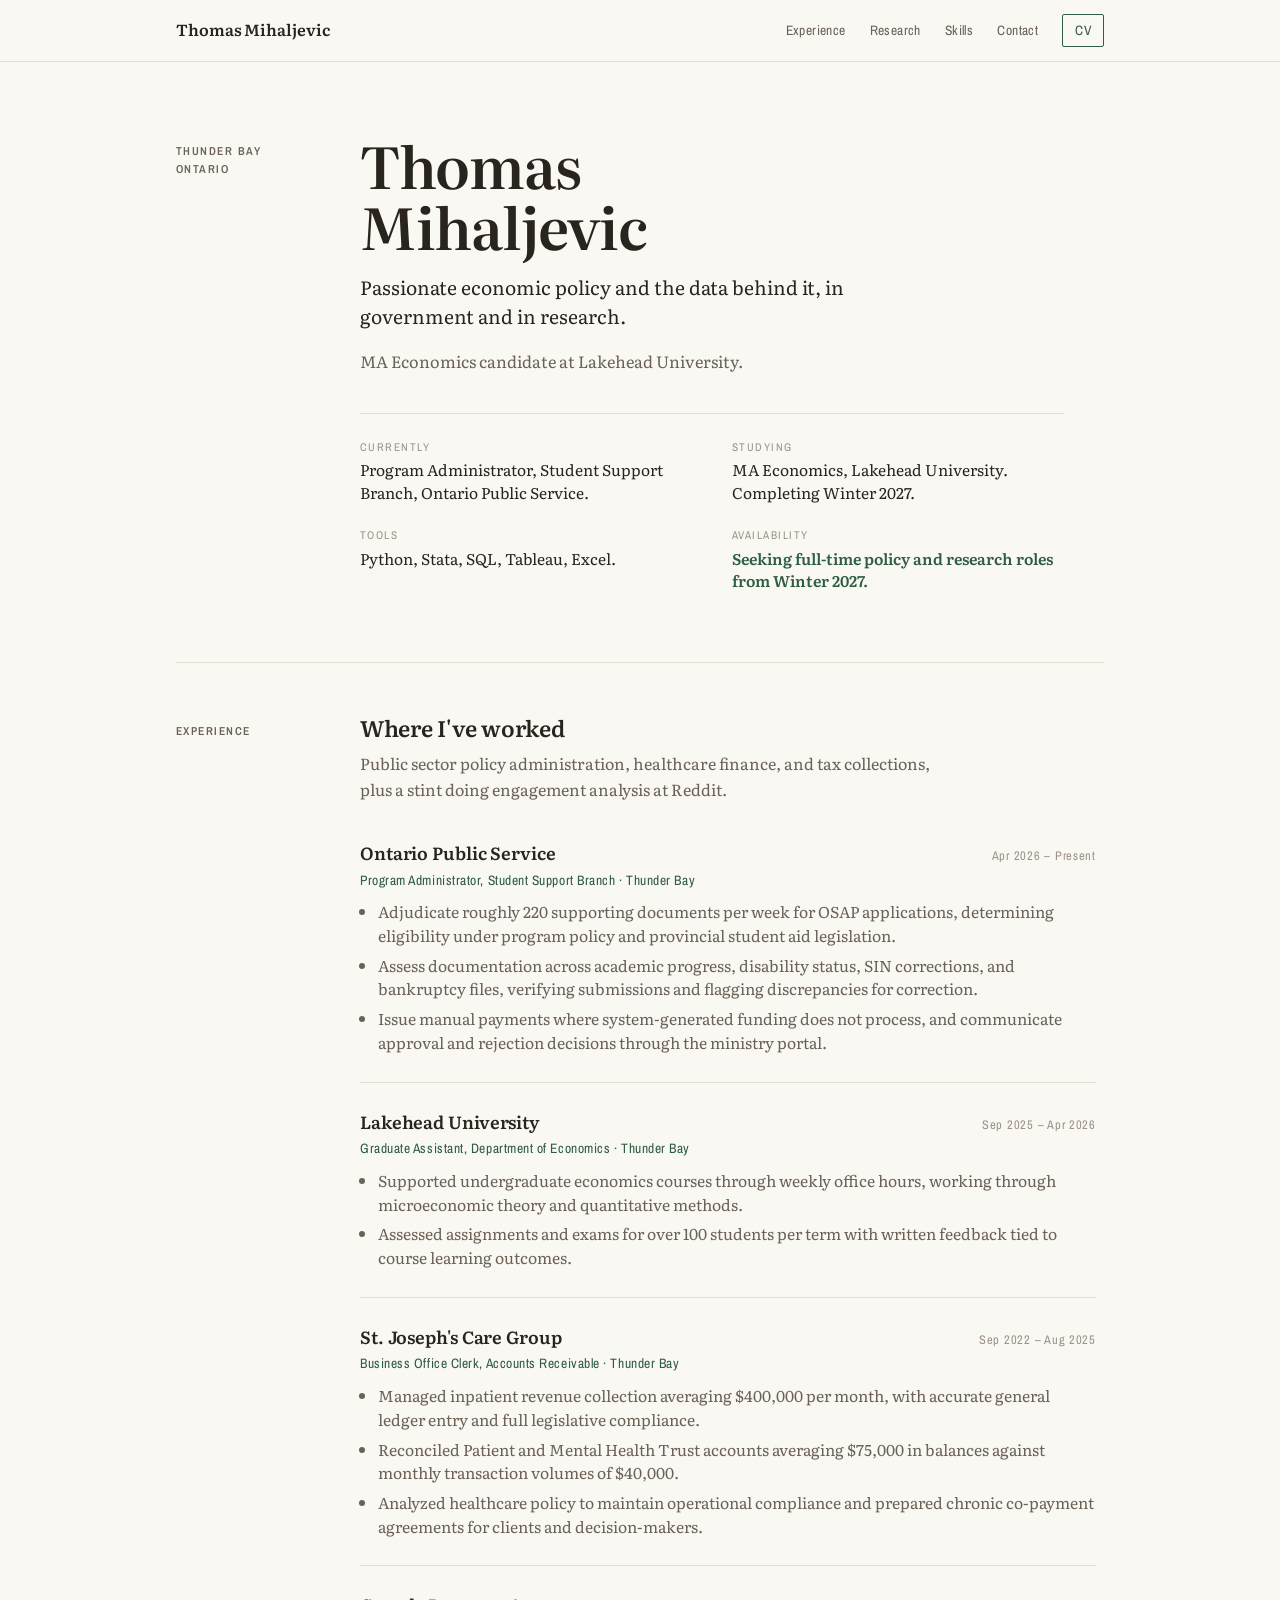
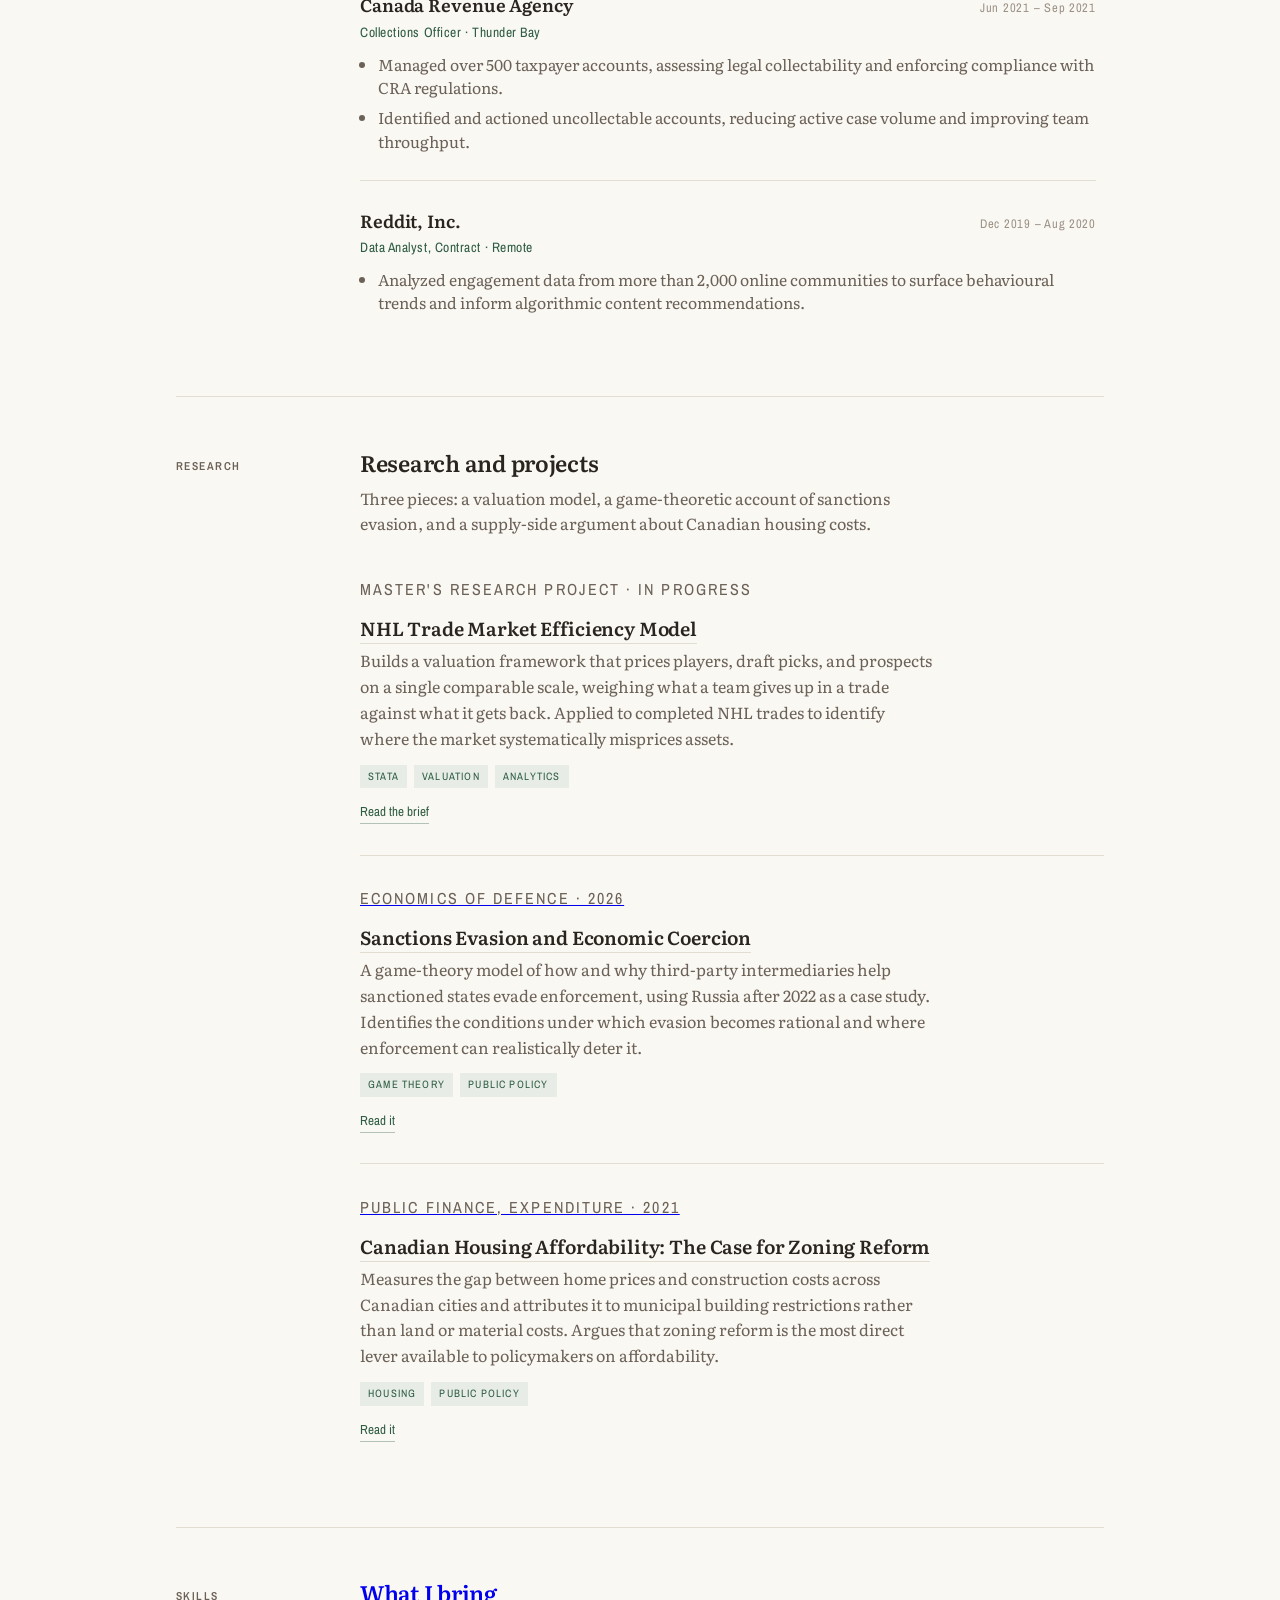
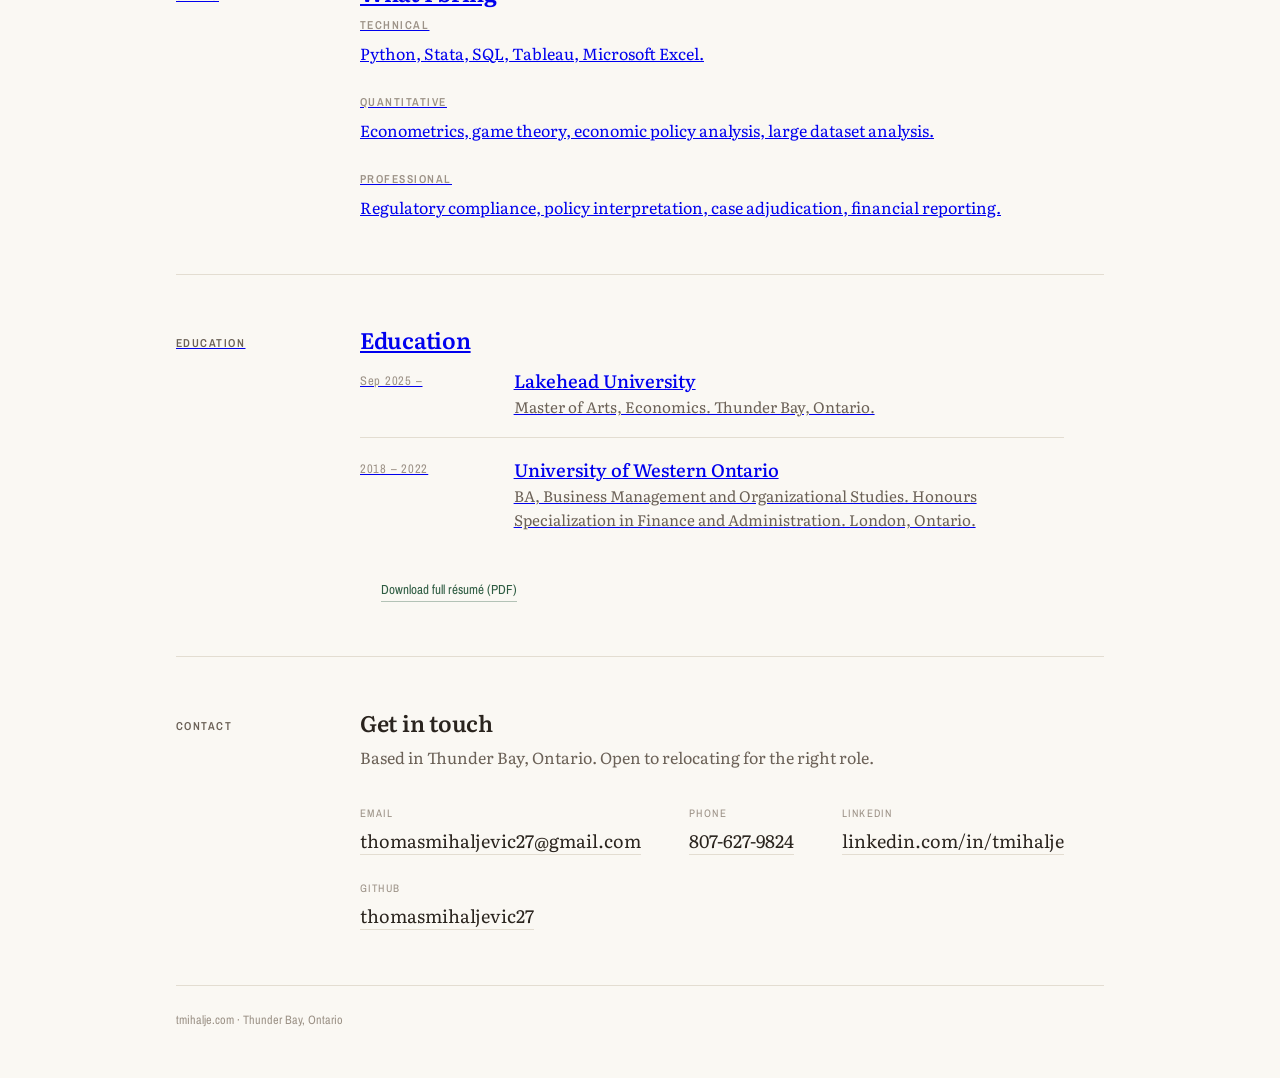
==== index.html @ 67b8d22d "Update index.html" ====
<!DOCTYPE html>
<html lang="en">
<head>
<meta charset="utf-8">
<meta name="viewport" content="width=device-width, initial-scale=1">
<title>Thomas Mihaljevic — Economics and Public Policy</title>
<link rel="preconnect" href="https://fonts.googleapis.com">
<link rel="preconnect" href="https://fonts.gstatic.com" crossorigin>
<link href="https://fonts.googleapis.com/css2?family=Archivo+Narrow:wght@400;500;600&family=Literata:ital,opsz,wght@0,7..72,300..700;1,7..72,300..500&display=swap" rel="stylesheet">
<style>
:root{
  --paper:#FAF8F3;
  --paper-2:#F2EDE3;
  --ink:#2A241E;
  --ink-2:#6B6157;
  --ink-3:#9C9287;
  --accent:#2F5D43;
  --accent-pale:#E7EDE6;
  --rule:#E3DDD1;

  --serif:"Literata",Georgia,"Times New Roman",serif;
  --label:"Archivo Narrow","Helvetica Neue",Arial,sans-serif;

  --col:9rem;
  --gutter:2.5rem;
  --measure:36rem;
}

*{box-sizing:border-box}
html{scroll-behavior:smooth;-webkit-text-size-adjust:100%}
@media (prefers-reduced-motion:reduce){html{scroll-behavior:auto}}

body{
  margin:0;background:var(--paper);color:var(--ink);
  font-family:var(--serif);font-size:18px;line-height:1.62;
  font-optical-sizing:auto;font-weight:400;
}

.wrap{max-width:62rem;margin:0 auto;padding:0 2rem}
@media (max-width:640px){.wrap{padding:0 1.35rem}}

/* Label column on the left, content on the right. No vertical rule —
   the horizontal section rules and the whitespace carry the structure. */
.row{display:grid;grid-template-columns:var(--col) minmax(0,1fr);gap:0 var(--gutter)}
@media (max-width:860px){.row{grid-template-columns:1fr;gap:0}}
.marker{
  font-family:var(--label);font-size:.72rem;letter-spacing:.13em;
  text-transform:uppercase;color:var(--ink-2);font-weight:600;padding-top:.5rem;
}
@media (max-width:860px){.marker{padding-top:0;margin-bottom:.75rem}}

/* ---------- nav ---------- */
.topbar{position:sticky;top:0;z-index:10;background:var(--paper);border-bottom:1px solid var(--rule)}
.topbar-in{max-width:62rem;margin:0 auto;padding:.85rem 2rem;
  display:flex;align-items:center;justify-content:space-between;gap:1rem}
.topbar .name{font-family:var(--serif);font-weight:600;font-size:1rem;
  text-decoration:none;color:var(--ink);letter-spacing:-.005em}
.topbar nav{display:flex;align-items:center;gap:1.5rem;
  font-family:var(--label);font-size:.85rem;letter-spacing:.03em}
.topbar nav a{color:var(--ink-2);text-decoration:none;padding:.2rem 0;border-bottom:1px solid transparent}
.topbar nav a:hover,.topbar nav a:focus-visible{color:var(--accent);border-bottom-color:var(--accent)}
.topbar nav a.cv{color:var(--accent);border:1px solid var(--accent);border-radius:2px;padding:.3rem .75rem}
.topbar nav a.cv:hover,.topbar nav a.cv:focus-visible{background:var(--accent);color:var(--paper)}
@media (max-width:700px){
  .topbar-in{padding:.7rem 1.35rem}
  .topbar nav{gap:.95rem;font-size:.78rem}
  .topbar nav a.hide-sm{display:none}
}

/* ---------- intro ---------- */
.intro{padding:4.5rem 0 3.2rem}
@media (max-width:860px){.intro{padding:2.75rem 0 2.5rem}}
h1{font-family:var(--serif);font-weight:600;
  font-size:clamp(2.4rem,6vw,3.6rem);line-height:1.06;
  letter-spacing:-.022em;margin:0 0 1.1rem}
.pitch{font-size:1.2rem;max-width:var(--measure);margin:0 0 1.1rem;line-height:1.48}
.intro p.sub{max-width:var(--measure);color:var(--ink-2);margin:0;font-size:1.02rem}

.glance{margin-top:2.4rem;border-top:1px solid var(--rule);
  display:grid;grid-template-columns:repeat(2,minmax(0,1fr));
  gap:1.4rem 2.5rem;padding-top:1.5rem;max-width:44rem}
@media (max-width:560px){.glance{grid-template-columns:1fr;gap:1.1rem}}
.glance dt{font-family:var(--label);font-size:.7rem;letter-spacing:.13em;
  text-transform:uppercase;color:var(--ink-3);margin-bottom:.2rem}
.glance dd{margin:0;font-size:.97rem;line-height:1.45}
.glance .open{color:var(--accent);font-weight:600}

/* ---------- sections ---------- */
section{border-top:1px solid var(--rule)}
.sec{padding:3.2rem 0 3.4rem}
h2{font-family:var(--serif);font-weight:600;font-size:1.4rem;line-height:1.22;
  letter-spacing:-.012em;margin:0 0 .6rem}
.lede{max-width:var(--measure);color:var(--ink-2);margin:0 0 2.1rem;font-size:1rem}

/* experience */
.job{padding:1.7rem 0;border-top:1px solid var(--rule);max-width:46rem}
.job:first-of-type{border-top:none;padding-top:.3rem}
.job-head{display:flex;justify-content:space-between;align-items:baseline;gap:1rem;flex-wrap:wrap;margin-bottom:.15rem}
.job h3{font-family:var(--serif);font-weight:600;font-size:1.1rem;line-height:1.3;margin:0;letter-spacing:-.006em}
.job .when{font-family:var(--label);font-size:.78rem;letter-spacing:.06em;color:var(--ink-3);white-space:nowrap}
.job .role{font-family:var(--label);font-size:.85rem;letter-spacing:.04em;color:var(--accent);margin:0 0 .6rem}
.job ul{margin:0;padding-left:1.15rem}
.job li{margin-bottom:.4rem;color:var(--ink-2);font-size:.98rem;line-height:1.5}
.job li:last-child{margin-bottom:0}

/* work / projects */
.item{padding:1.9rem 0;border-top:1px solid var(--rule)}
.item:first-of-type{border-top:none;padding-top:.4rem}
.kicker{font-family:var(--label);font-size:.7rem;letter-spacing:.13em;
  text-transform:uppercase;color:var(--ink-3);margin:0 0 .45rem}
.item h3{font-family:var(--serif);font-weight:600;font-size:1.18rem;
  line-height:1.32;margin:0 0 .45rem;letter-spacing:-.008em}
.item h3 a{color:var(--ink);text-decoration:none;border-bottom:1px solid var(--rule);padding-bottom:1px}
.item h3 a:hover,.item h3 a:focus-visible{color:var(--accent);border-bottom-color:var(--accent)}
.item p{margin:0 0 .8rem;color:var(--ink-2);font-size:1rem;max-width:var(--measure)}
.tags{display:flex;gap:.45rem;flex-wrap:wrap;margin:0 0 .8rem}
.tags span{font-family:var(--label);font-size:.67rem;letter-spacing:.11em;
  text-transform:uppercase;color:var(--accent);background:var(--accent-pale);padding:.2rem .5rem}
.links{display:flex;gap:1.3rem;flex-wrap:wrap;font-family:var(--label);font-size:.82rem}
.links a{color:var(--accent);text-decoration:none;border-bottom:1px solid rgba(47,93,67,.35);padding-bottom:1px}
.links a:hover,.links a:focus-visible{border-bottom-color:var(--accent)}

/* skills */
.skills{display:grid;gap:1.7rem;max-width:44rem}
.skill h3{font-family:var(--label);font-size:.72rem;letter-spacing:.13em;
  text-transform:uppercase;color:var(--ink-3);font-weight:600;margin:0 0 .4rem}
.skill p{margin:0;font-size:1rem;line-height:1.55}

/* education */
.hist{margin:0;padding:0;list-style:none;max-width:44rem}
.hist li{display:grid;grid-template-columns:8rem minmax(0,1fr);gap:0 1.6rem;
  padding:1.05rem 0;border-top:1px solid var(--rule)}
.hist li:first-child{border-top:none;padding-top:.2rem}
@media (max-width:560px){.hist li{grid-template-columns:1fr;gap:.2rem}}
.hist .yr{font-family:var(--label);font-size:.78rem;letter-spacing:.06em;
  color:var(--ink-3);padding-top:.3rem}
.hist .what{margin:0;font-weight:500}
.hist .what span{display:block;color:var(--ink-2);font-size:.95rem;font-weight:400}

/* contact */
.contact{display:flex;flex-wrap:wrap;gap:1.6rem 3rem}
.contact .k{font-family:var(--label);font-size:.68rem;letter-spacing:.13em;
  text-transform:uppercase;color:var(--ink-3);margin-bottom:.2rem}
.contact a{color:var(--ink);text-decoration:none;border-bottom:1px solid var(--rule)}
.contact a:hover,.contact a:focus-visible{color:var(--accent);border-bottom-color:var(--accent)}

footer{border-top:1px solid var(--rule);padding:1.5rem 0 3rem;
  font-family:var(--label);font-size:.76rem;color:var(--ink-3)}

a:focus-visible{outline:2px solid var(--accent);outline-offset:3px}
.skip{position:absolute;left:-9999px}
.skip:focus{position:static;display:inline-block;margin:1rem 2rem;color:var(--accent)}
</style>
</head>
<body>
<a class="skip" href="#main">Skip to content</a>

<div class="topbar">
  <div class="topbar-in">
    <a class="name" href="#top">Thomas Mihaljevic</a>
    <nav>
      <a href="#experience">Experience</a>
      <a href="#research">Research</a>
      <a href="#skills" class="hide-sm">Skills</a>
      <a href="#contact">Contact</a>
      <a href="#" class="cv">CV</a>
    </nav>
  </div>
</div>

<div class="wrap" id="top">
<main id="main">

  <!-- INTRO -->
  <div class="row intro">
    <div class="marker">Thunder Bay<br>Ontario</div>
    <div>
      <h1>Thomas<br>Mihaljevic</h1>
      <p class="pitch">Passionate economic policy and the data behind it, in government and in research.</p>
      <p class="sub">MA Economics candidate at Lakehead University.</p>

      <dl class="glance">
        <div>
          <dt>Currently</dt>
          <dd>Program Administrator, Student Support Branch, Ontario Public Service.</dd>
        </div>
        <div>
          <dt>Studying</dt>
          <dd>MA Economics, Lakehead University. Completing Winter 2027.</dd>
        </div>
        <div>
          <dt>Tools</dt>
          <dd>Python, Stata, SQL, Tableau, Excel.</dd>
        </div>
        <div>
          <dt>Availability</dt>
          <dd class="open">Seeking full-time policy and research roles from Winter 2027.</dd>
        </div>
      </dl>
    </div>
  </div>

  <!-- EXPERIENCE -->
  <section id="experience">
    <div class="row sec">
      <div class="marker">Experience</div>
      <div>
        <h2>Where I've worked</h2>
        <p class="lede">Public sector policy administration, healthcare finance, and tax collections, plus a stint doing engagement analysis at Reddit.</p>

        <article class="job">
          <div class="job-head">
            <h3>Ontario Public Service</h3>
            <span class="when">Apr 2026 – Present</span>
          </div>
          <p class="role">Program Administrator, Student Support Branch · Thunder Bay</p>
          <ul>
            <li>Adjudicate roughly 220 supporting documents per week for OSAP applications, determining eligibility under program policy and provincial student aid legislation.</li>
            <li>Assess documentation across academic progress, disability status, SIN corrections, and bankruptcy files, verifying submissions and flagging discrepancies for correction.</li>
            <li>Issue manual payments where system-generated funding does not process, and communicate approval and rejection decisions through the ministry portal.</li>
          </ul>
        </article>

        <article class="job">
          <div class="job-head">
            <h3>Lakehead University</h3>
            <span class="when">Sep 2025 – Apr 2026</span>
          </div>
          <p class="role">Graduate Assistant, Department of Economics · Thunder Bay</p>
          <ul>
            <li>Supported undergraduate economics courses through weekly office hours, working through microeconomic theory and quantitative methods.</li>
            <li>Assessed assignments and exams for over 100 students per term with written feedback tied to course learning outcomes.</li>
          </ul>
        </article>

        <article class="job">
          <div class="job-head">
            <h3>St. Joseph's Care Group</h3>
            <span class="when">Sep 2022 – Aug 2025</span>
          </div>
          <p class="role">Business Office Clerk, Accounts Receivable · Thunder Bay</p>
          <ul>
            <li>Managed inpatient revenue collection averaging $400,000 per month, with accurate general ledger entry and full legislative compliance.</li>
            <li>Reconciled Patient and Mental Health Trust accounts averaging $75,000 in balances against monthly transaction volumes of $40,000.</li>
            <li>Analyzed healthcare policy to maintain operational compliance and prepared chronic co-payment agreements for clients and decision-makers.</li>
          </ul>
        </article>

        <article class="job">
          <div class="job-head">
            <h3>Canada Revenue Agency</h3>
            <span class="when">Jun 2021 – Sep 2021</span>
          </div>
          <p class="role">Collections Officer · Thunder Bay</p>
          <ul>
            <li>Managed over 500 taxpayer accounts, assessing legal collectability and enforcing compliance with CRA regulations.</li>
            <li>Identified and actioned uncollectable accounts, reducing active case volume and improving team throughput.</li>
          </ul>
        </article>

        <article class="job">
          <div class="job-head">
            <h3>Reddit, Inc.</h3>
            <span class="when">Dec 2019 – Aug 2020</span>
          </div>
          <p class="role">Data Analyst, Contract · Remote</p>
          <ul>
            <li>Analyzed engagement data from more than 2,000 online communities to surface behavioural trends and inform algorithmic content recommendations.</li>
          </ul>
        </article>
      </div>
    </div>
  </section>

  <!-- RESEARCH -->
  <section id="research">
    <div class="row sec">
      <div class="marker">Research</div>
      <div>
        <h2>Research and projects</h2>
        <p class="lede">Three pieces: a valuation model, a game-theoretic account of sanctions evasion, and a supply-side argument about Canadian housing costs.</p>

        <article class="item">
          <p class="kicker">Master's research project · In progress</p>
          <h3><a href="https://www.tmihalje.com/nhl-trade-model/">NHL Trade Market Efficiency Model</a></h3>
          <p>Builds a valuation framework that prices players, draft picks, and prospects on a single comparable scale, weighing what a team gives up in a trade against what it gets back. Applied to completed NHL trades to identify where the market systematically misprices assets.</p>
          <div class="tags"><span>Stata</span><span>Valuation</span><span>Analytics</span></div>
          <div class="links"><a href="https://www.tmihalje.com/nhl-trade-model/">Read the brief</a><a href="https://github.com/thomasmihaljevic27"/a></div>
        </article>

        <article class="item">
          <p class="kicker">Economics of Defence · 2026</p>
          <h3><a href="https://www.tmihalje.com/economic-sanctions/">Sanctions Evasion and Economic Coercion</a></h3>
          <p>A game-theory model of how and why third-party intermediaries help sanctioned states evade enforcement, using Russia after 2022 as a case study. Identifies the conditions under which evasion becomes rational and where enforcement can realistically deter it.</p>
          <div class="tags"><span>Game theory</span><span>Public policy</span></div>
          <div class="links"><a href="https://www.tmihalje.com/economic-sanctions/">Read it</a><a href="#"/a></div>
        </article>

        <article class="item">
          <p class="kicker">Public Finance, Expenditure · 2021</p>
          <h3><a href="https://www.tmihalje.com/housing-paper/">Canadian Housing Affordability: The Case for Zoning Reform</a></h3>
          <p>Measures the gap between home prices and construction costs across Canadian cities and attributes it to municipal building restrictions rather than land or material costs. Argues that zoning reform is the most direct lever available to policymakers on affordability.</p>
          <div class="tags"><span>Housing</span><span>Public policy</span></div>
          <div class="links"><a href="https://www.tmihalje.com/housing-paper/">Read it</a><a href="#"/a></div>
        </article>
      </div>
    </div>
  </section>

  <!-- SKILLS -->
  <section id="skills">
    <div class="row sec">
      <div class="marker">Skills</div>
      <div>
        <h2>What I bring</h2>
        <div class="skills">
          <div class="skill">
            <h3>Technical</h3>
            <p>Python, Stata, SQL, Tableau, Microsoft Excel.</p>
          </div>
          <div class="skill">
            <h3>Quantitative</h3>
            <p>Econometrics, game theory, economic policy analysis, large dataset analysis.</p>
          </div>
          <div class="skill">
            <h3>Professional</h3>
            <p>Regulatory compliance, policy interpretation, case adjudication, financial reporting.</p>
          </div>
        </div>
      </div>
    </div>
  </section>

  <!-- EDUCATION -->
  <section id="education">
    <div class="row sec">
      <div class="marker">Education</div>
      <div>
        <h2>Education</h2>
        <ul class="hist">
          <li><span class="yr">Sep 2025 –</span><p class="what">Lakehead University<span>Master of Arts, Economics. Thunder Bay, Ontario.</span></p></li>
          <li><span class="yr">2018 – 2022</span><p class="what">University of Western Ontario<span>BA, Business Management and Organizational Studies. Honours Specialization in Finance and Administration. London, Ontario.</span></p></li>
        </ul>
        <div class="links" style="margin-top:1.8rem"><a href="#">Download full résumé (PDF)</a></div>
      </div>
    </div>
  </section>

  <!-- CONTACT -->
  <section id="contact">
    <div class="row sec">
      <div class="marker">Contact</div>
      <div>
        <h2>Get in touch</h2>
        <p class="lede">Based in Thunder Bay, Ontario. Open to relocating for the right role.</p>
        <div class="contact">
          <div><div class="k">Email</div><a href="mailto:thomasmihaljevic27@gmail.com">thomasmihaljevic27@gmail.com</a></div>
          <div><div class="k">Phone</div><a href="tel:+18076279824">807-627-9824</a></div>
          <div><div class="k">LinkedIn</div><a href="https://linkedin.com/in/tmihalje">linkedin.com/in/tmihalje</a></div>
          <div><div class="k">GitHub</div><a href="https://github.com/thomasmihaljevic27">thomasmihaljevic27</a></div>
        </div>
      </div>
    </div>
  </section>

</main>
<footer>tmihalje.com · Thunder Bay, Ontario</footer>
</div>
</body>
</html>
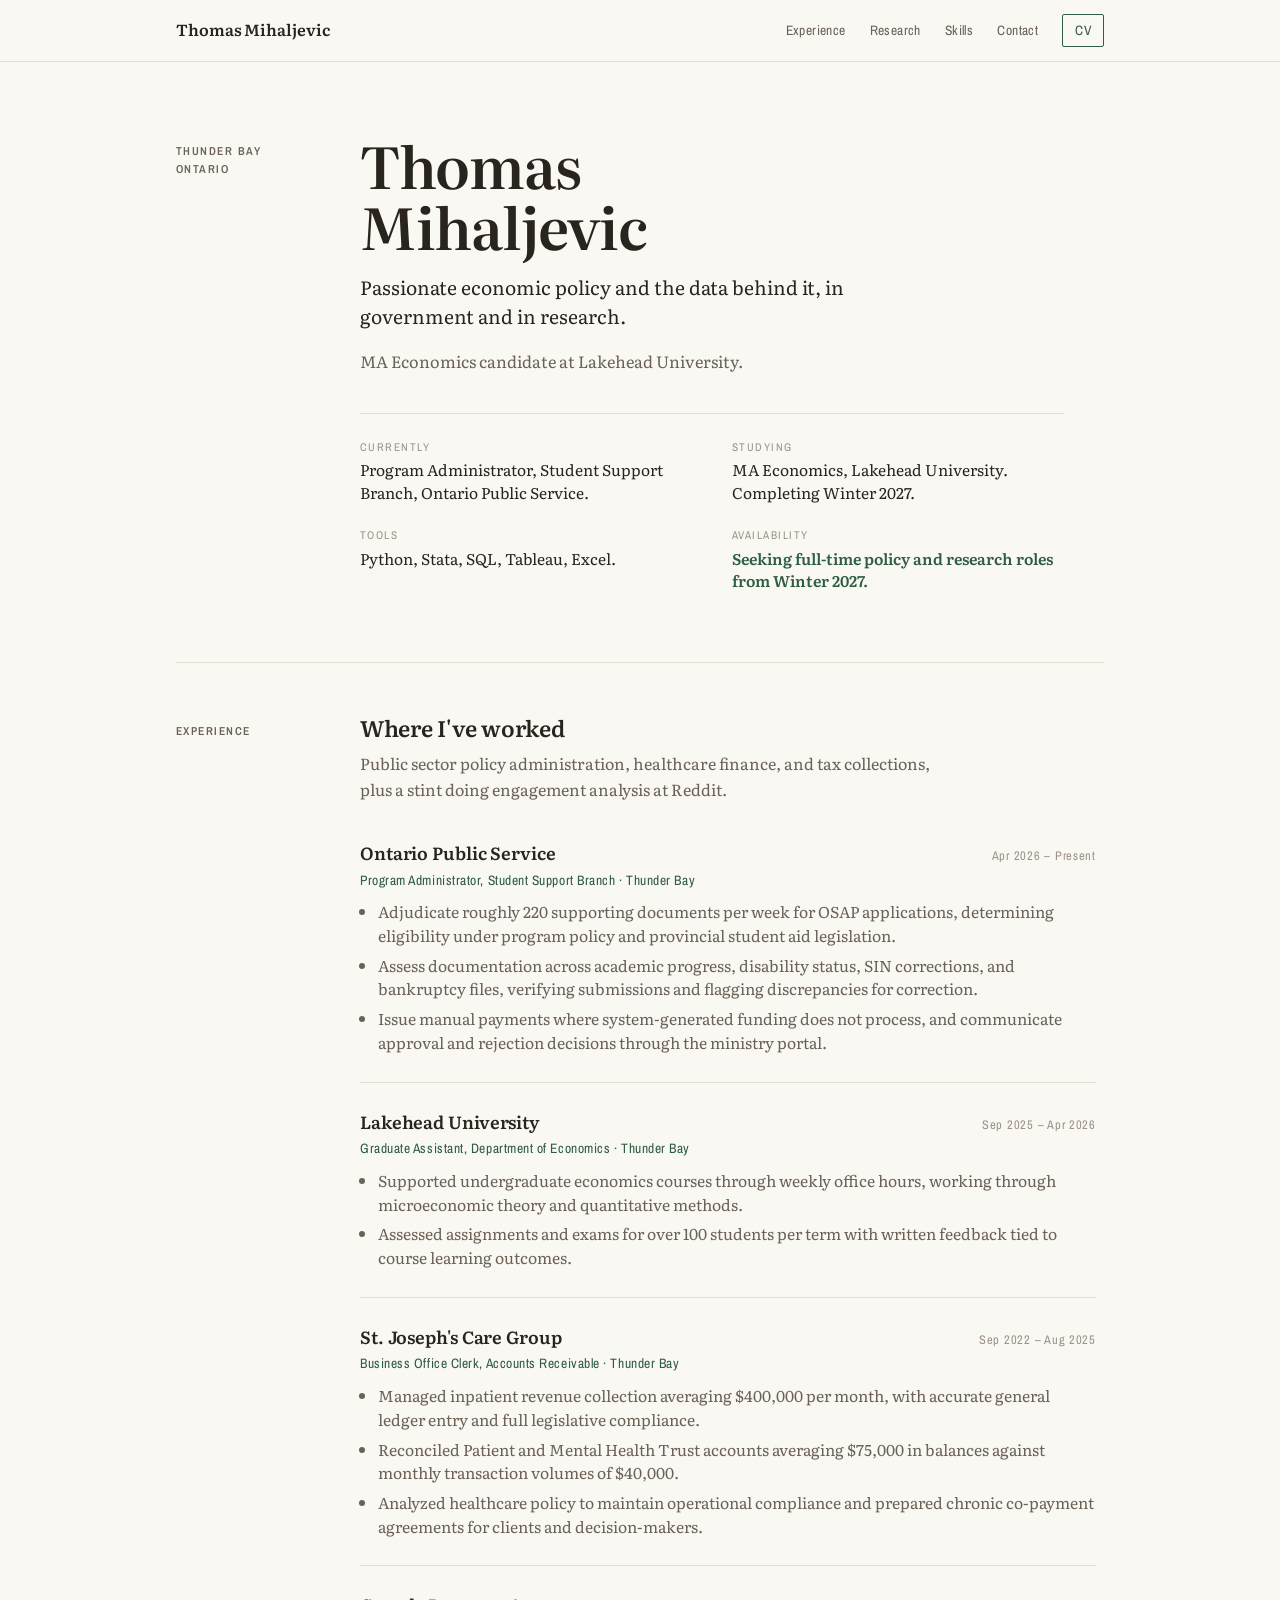
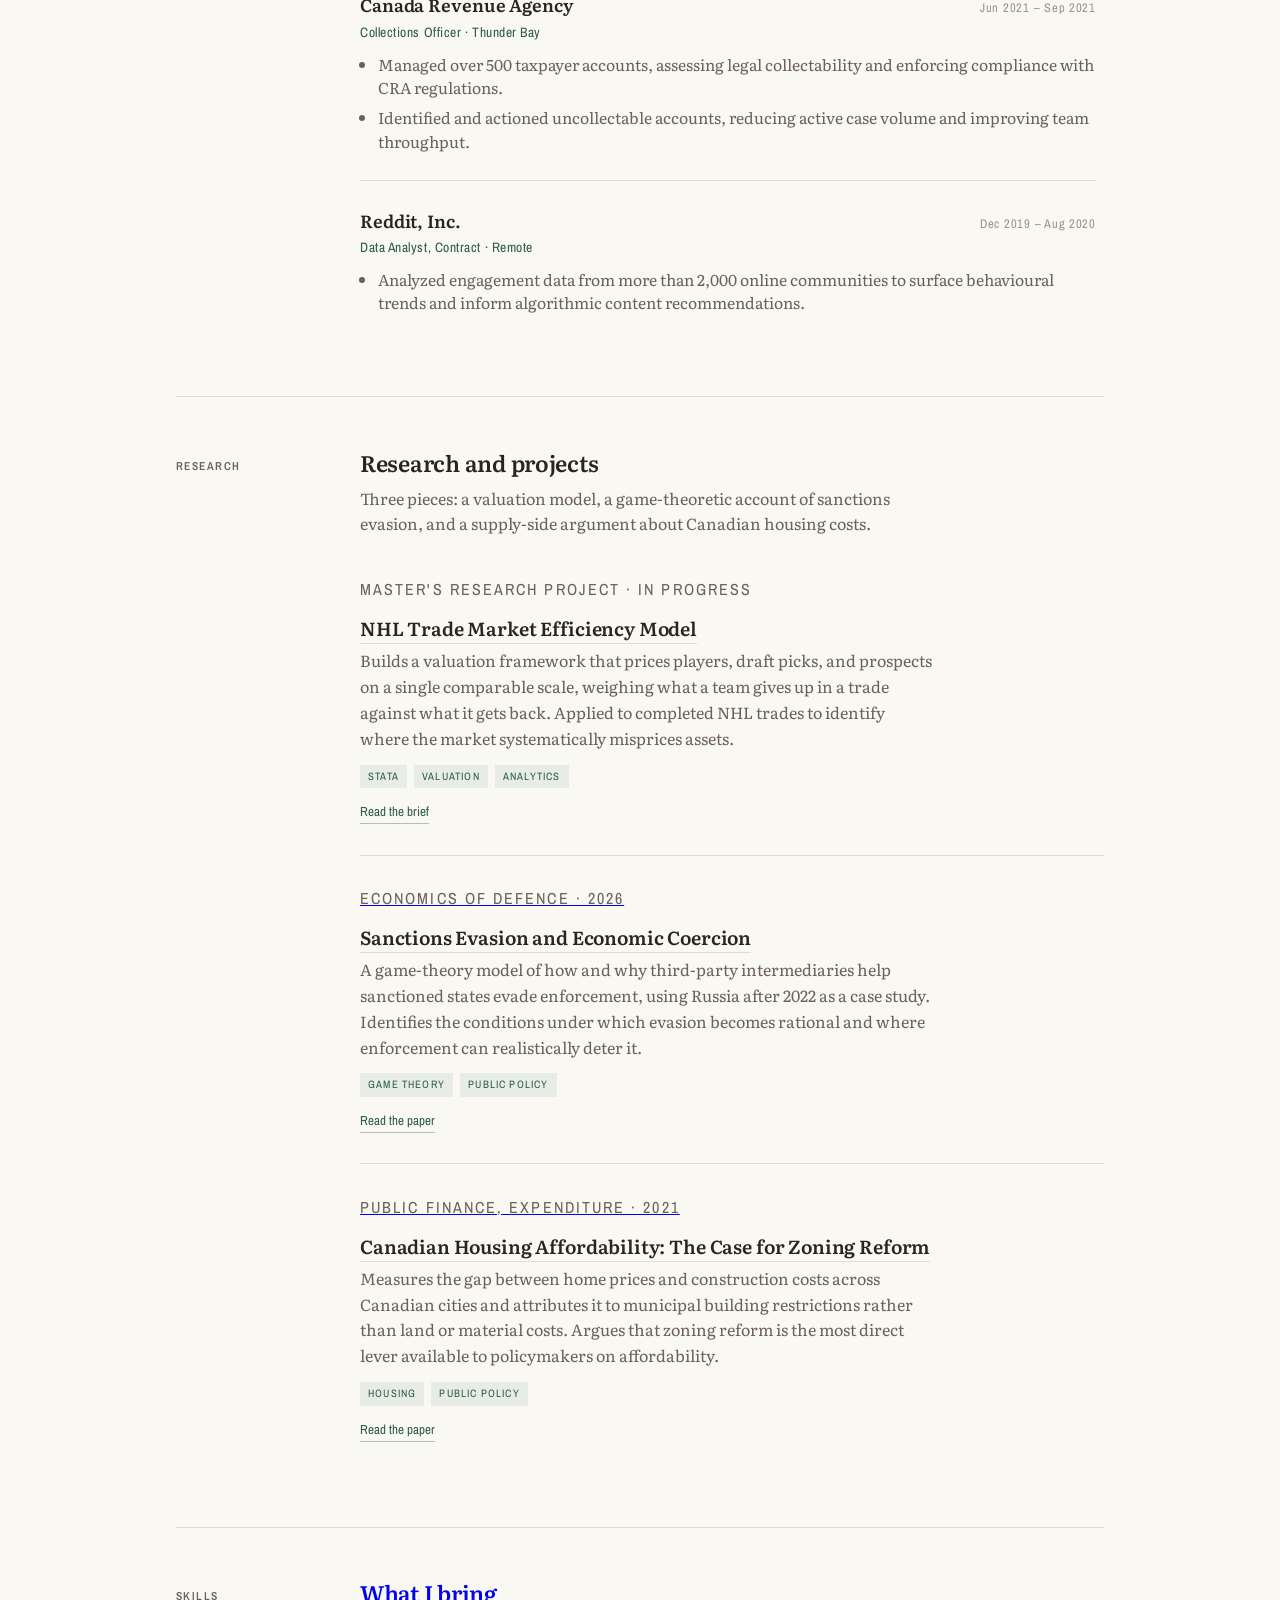
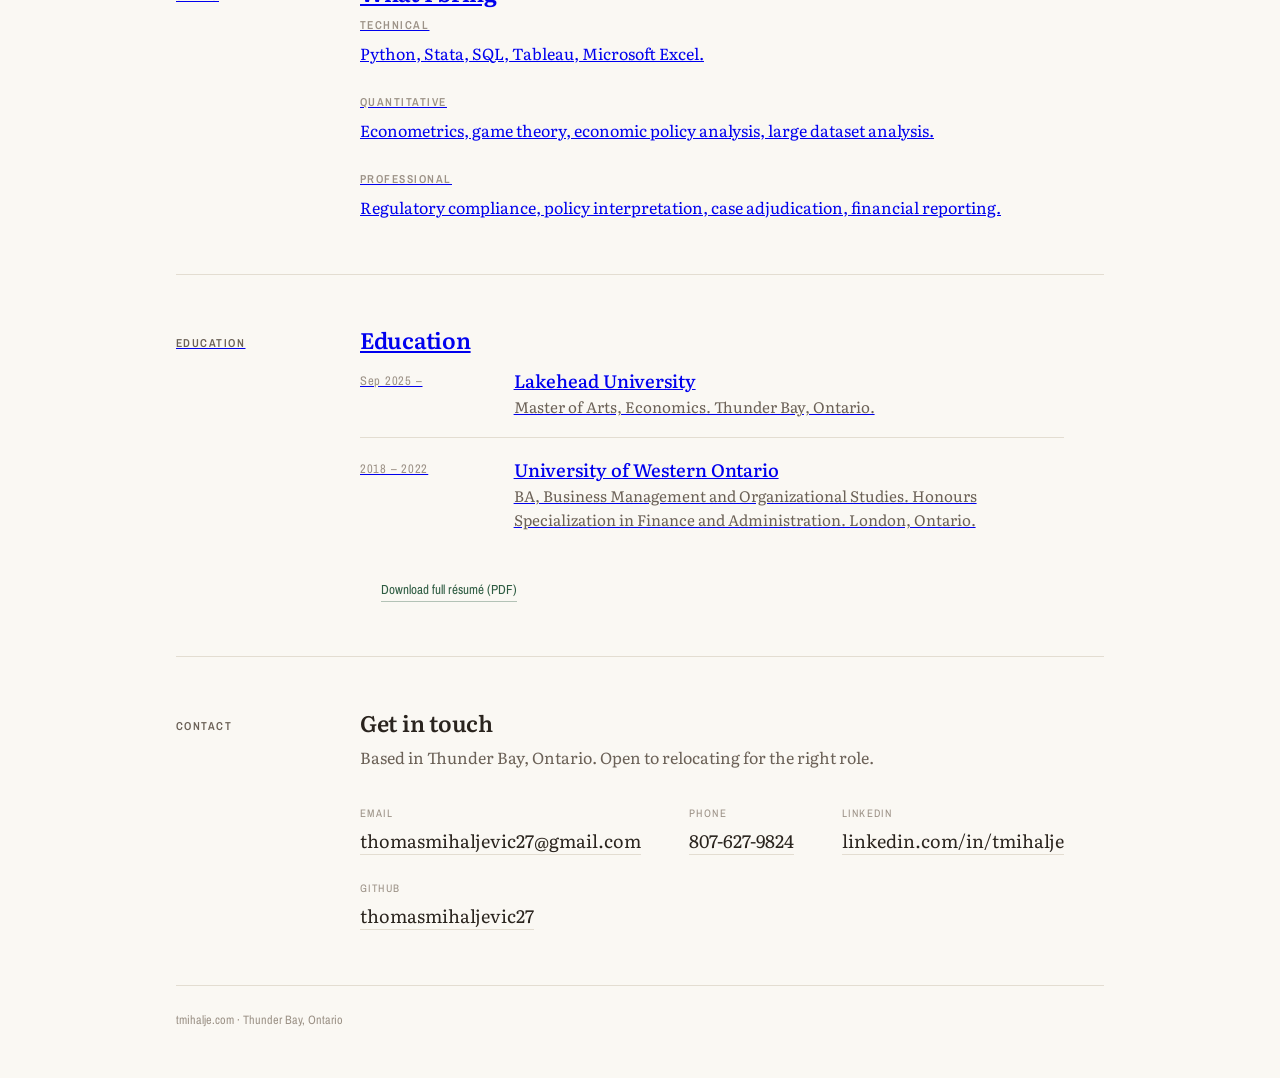
==== commit ca7861ed: "Update index.html" ====
--- a/index.html
+++ b/index.html
@@ -285,7 +285,7 @@
           <h3><a href="https://www.tmihalje.com/nhl-trade-model/">NHL Trade Market Efficiency Model</a></h3>
           <p>Builds a valuation framework that prices players, draft picks, and prospects on a single comparable scale, weighing what a team gives up in a trade against what it gets back. Applied to completed NHL trades to identify where the market systematically misprices assets.</p>
           <div class="tags"><span>Stata</span><span>Valuation</span><span>Analytics</span></div>
-          <div class="links"><a href="https://www.tmihalje.com/nhl-trade-model/">Read the brief</a><a href="https://github.com/thomasmihaljevic27"/a></div>
+          <div class="links"><a href="https://www.tmihalje.com/nhl-trade-model/">Read the brief</a><a href="https://github.com/thomasmihaljevic27"</a></div>
         </article>
 
         <article class="item">
@@ -293,7 +293,7 @@
           <h3><a href="https://www.tmihalje.com/economic-sanctions/">Sanctions Evasion and Economic Coercion</a></h3>
           <p>A game-theory model of how and why third-party intermediaries help sanctioned states evade enforcement, using Russia after 2022 as a case study. Identifies the conditions under which evasion becomes rational and where enforcement can realistically deter it.</p>
           <div class="tags"><span>Game theory</span><span>Public policy</span></div>
-          <div class="links"><a href="https://www.tmihalje.com/economic-sanctions/">Read it</a><a href="#"/a></div>
+          <div class="links"><a href="https://www.tmihalje.com/economic-sanctions/">Read the paper</a><a href="#"</a></div>
         </article>
 
         <article class="item">
@@ -301,7 +301,7 @@
           <h3><a href="https://www.tmihalje.com/housing-paper/">Canadian Housing Affordability: The Case for Zoning Reform</a></h3>
           <p>Measures the gap between home prices and construction costs across Canadian cities and attributes it to municipal building restrictions rather than land or material costs. Argues that zoning reform is the most direct lever available to policymakers on affordability.</p>
           <div class="tags"><span>Housing</span><span>Public policy</span></div>
-          <div class="links"><a href="https://www.tmihalje.com/housing-paper/">Read it</a><a href="#"/a></div>
+          <div class="links"><a href="https://www.tmihalje.com/housing-paper/">Read the paper</a><a href="#"</a></div>
         </article>
       </div>
     </div>
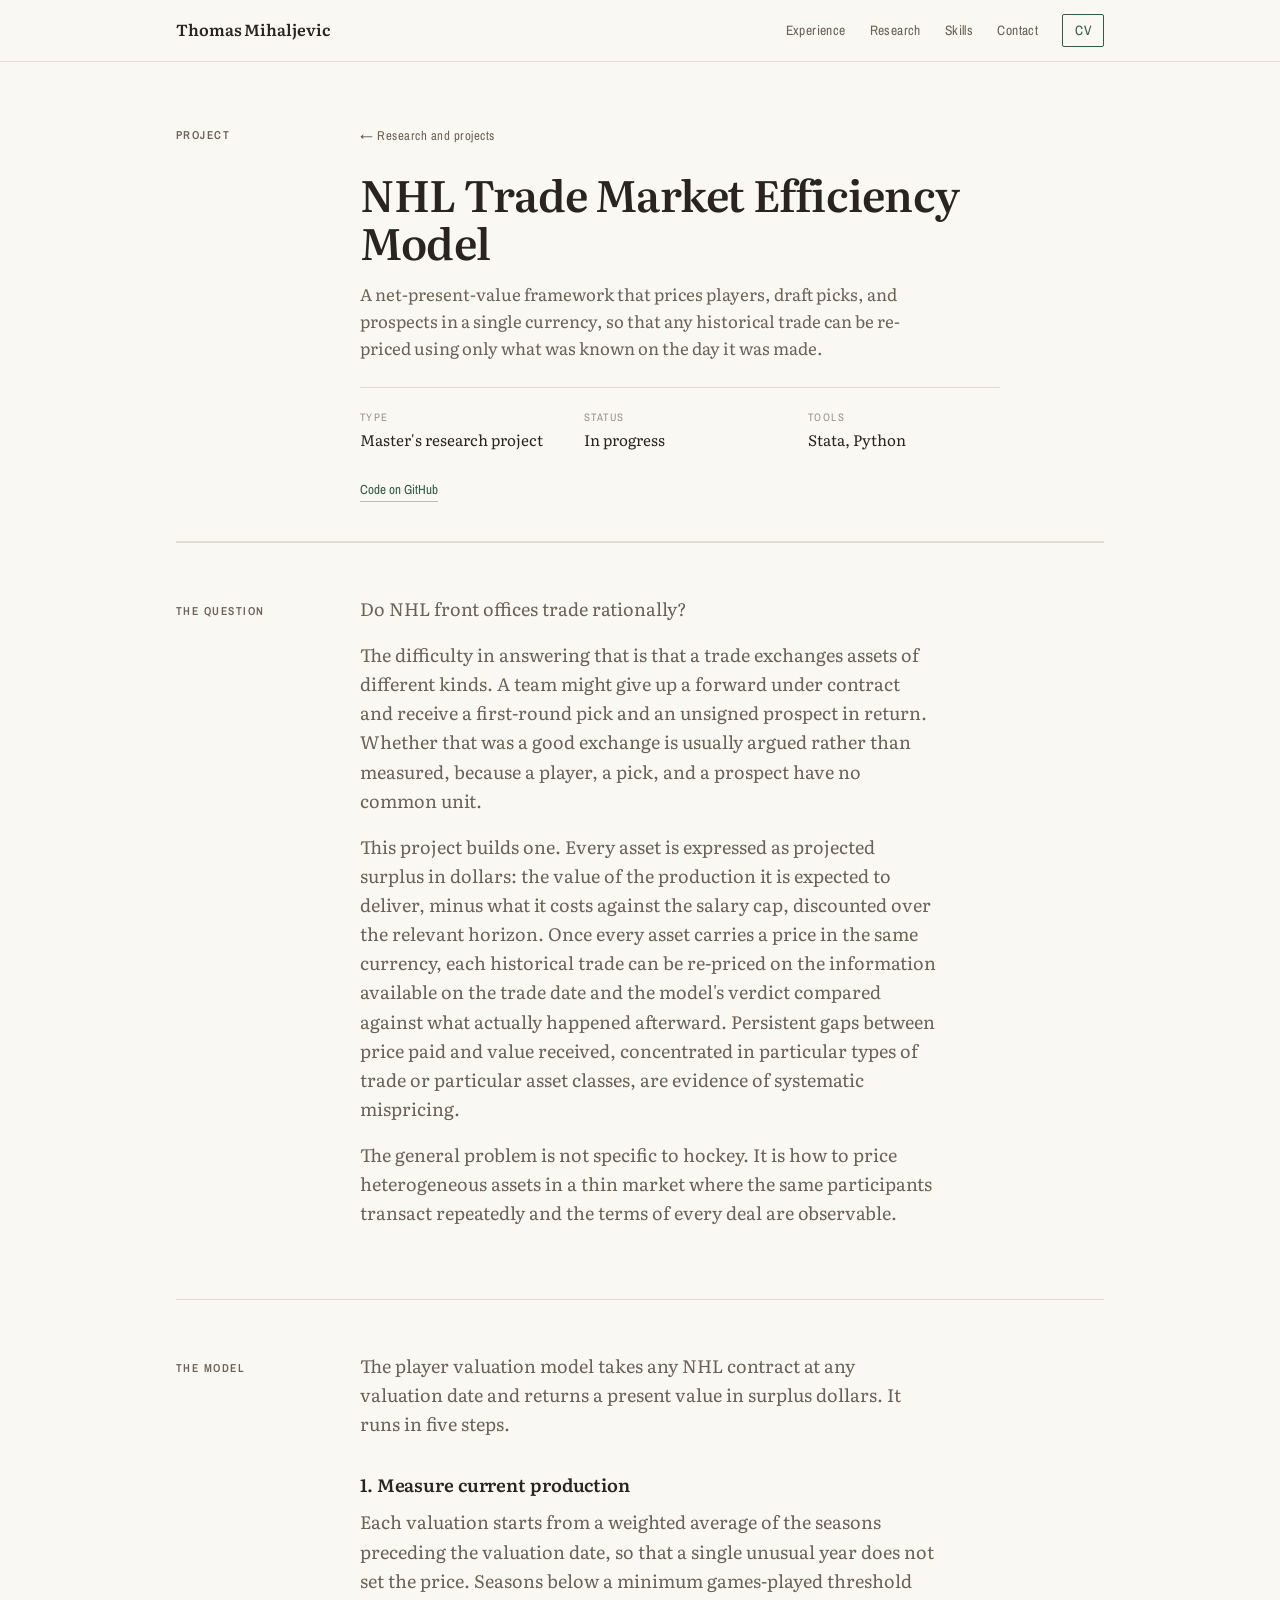
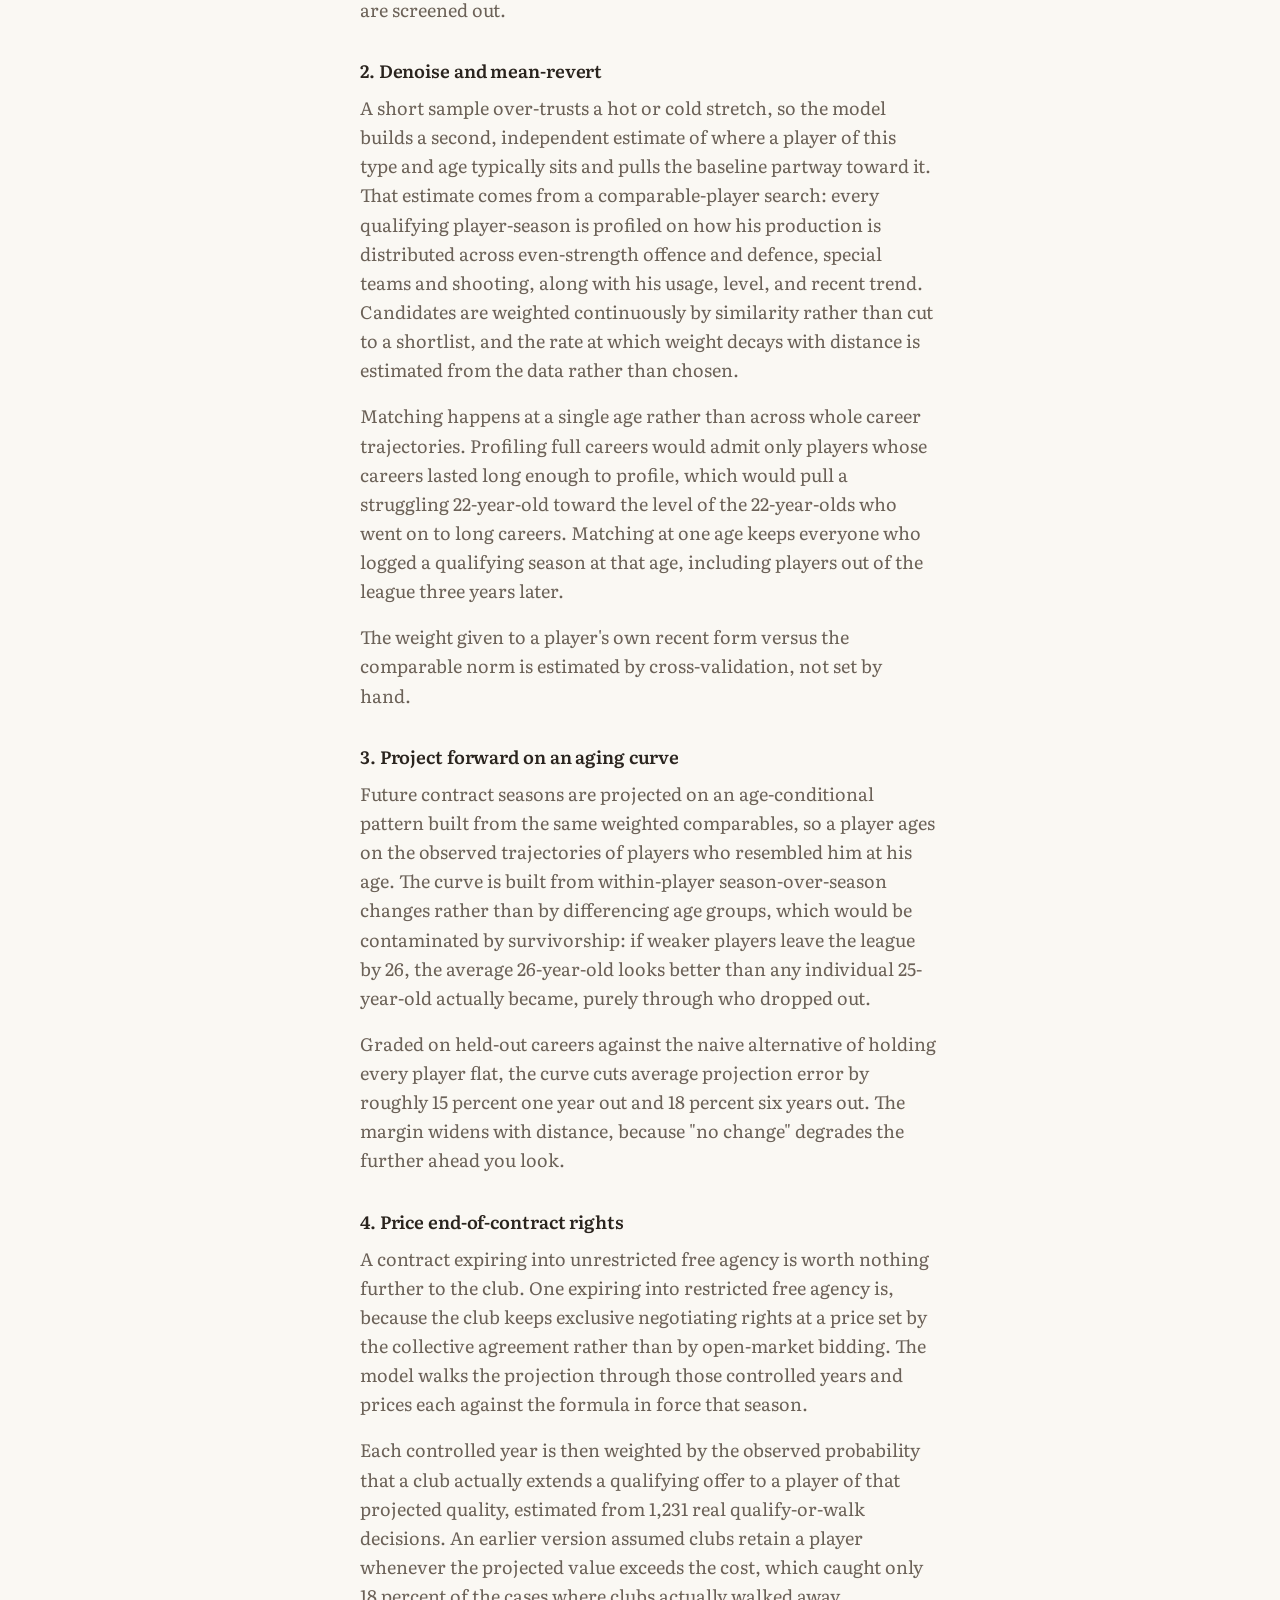
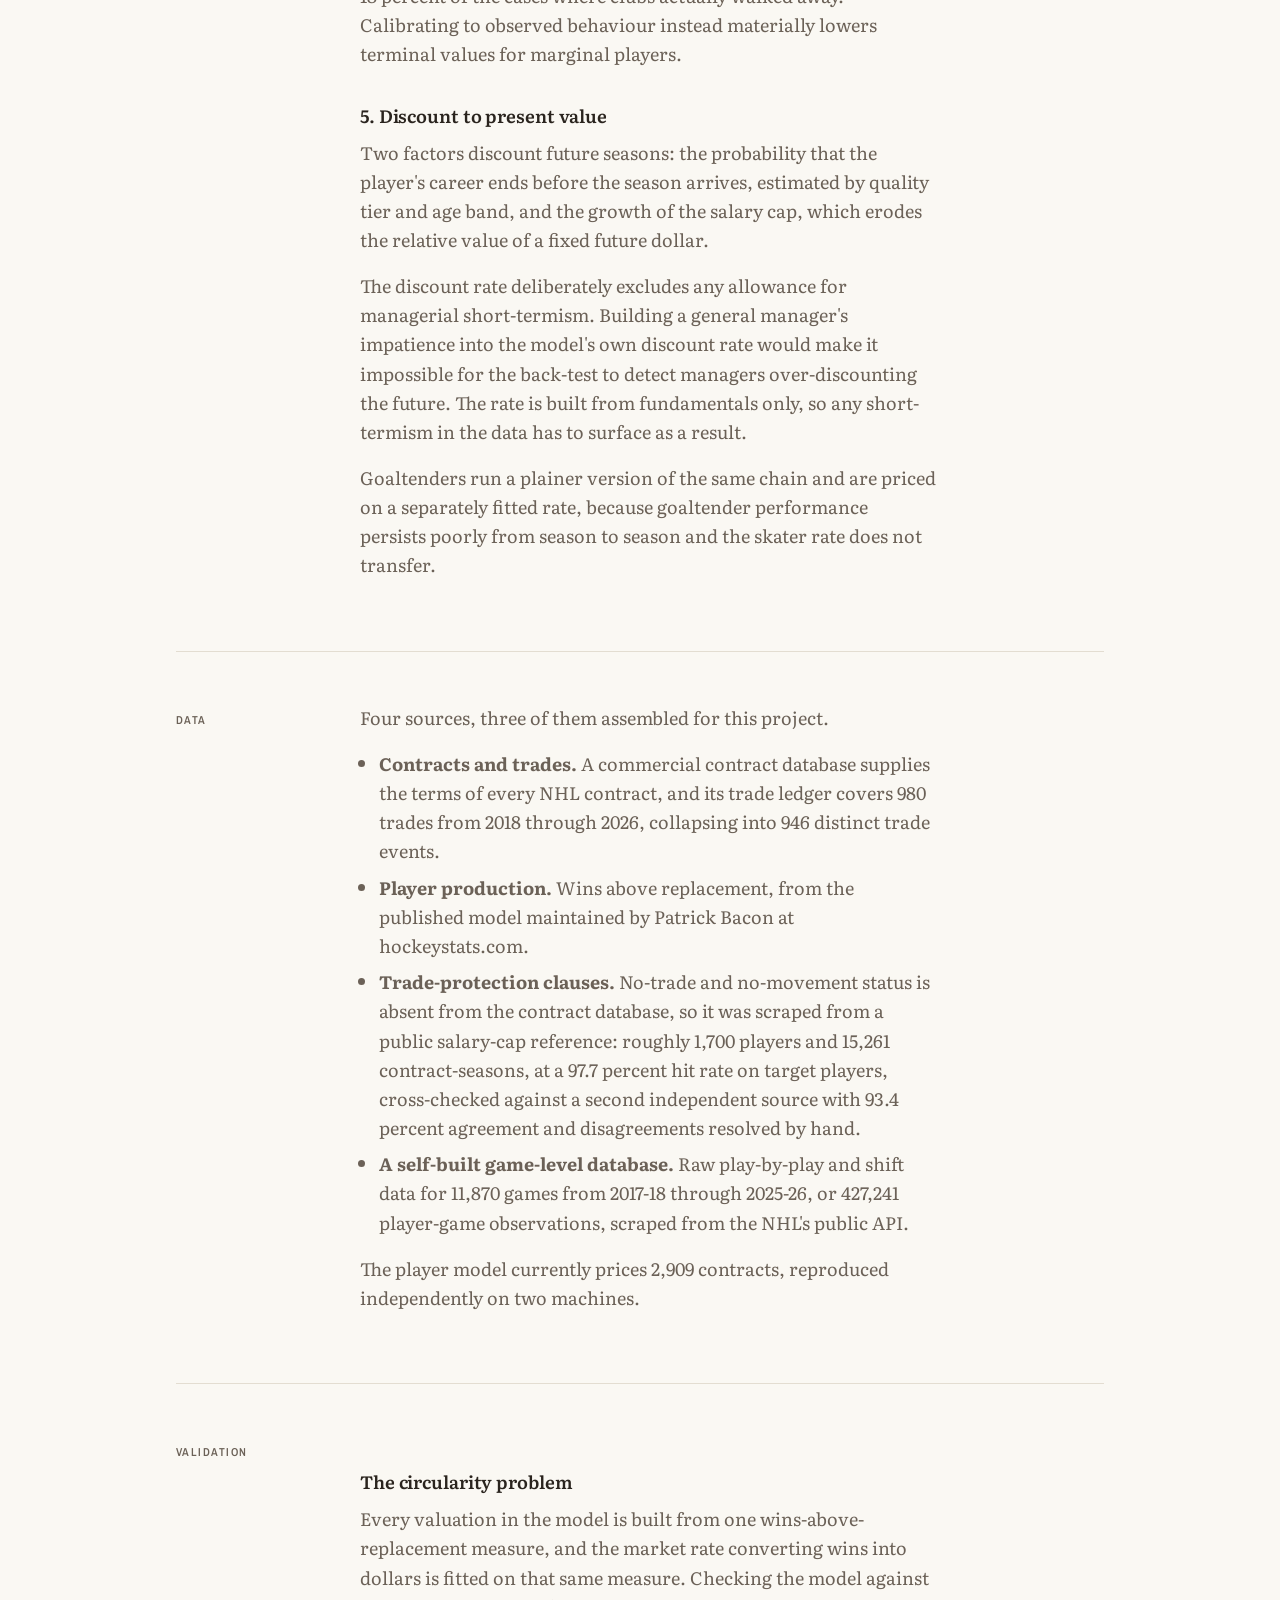
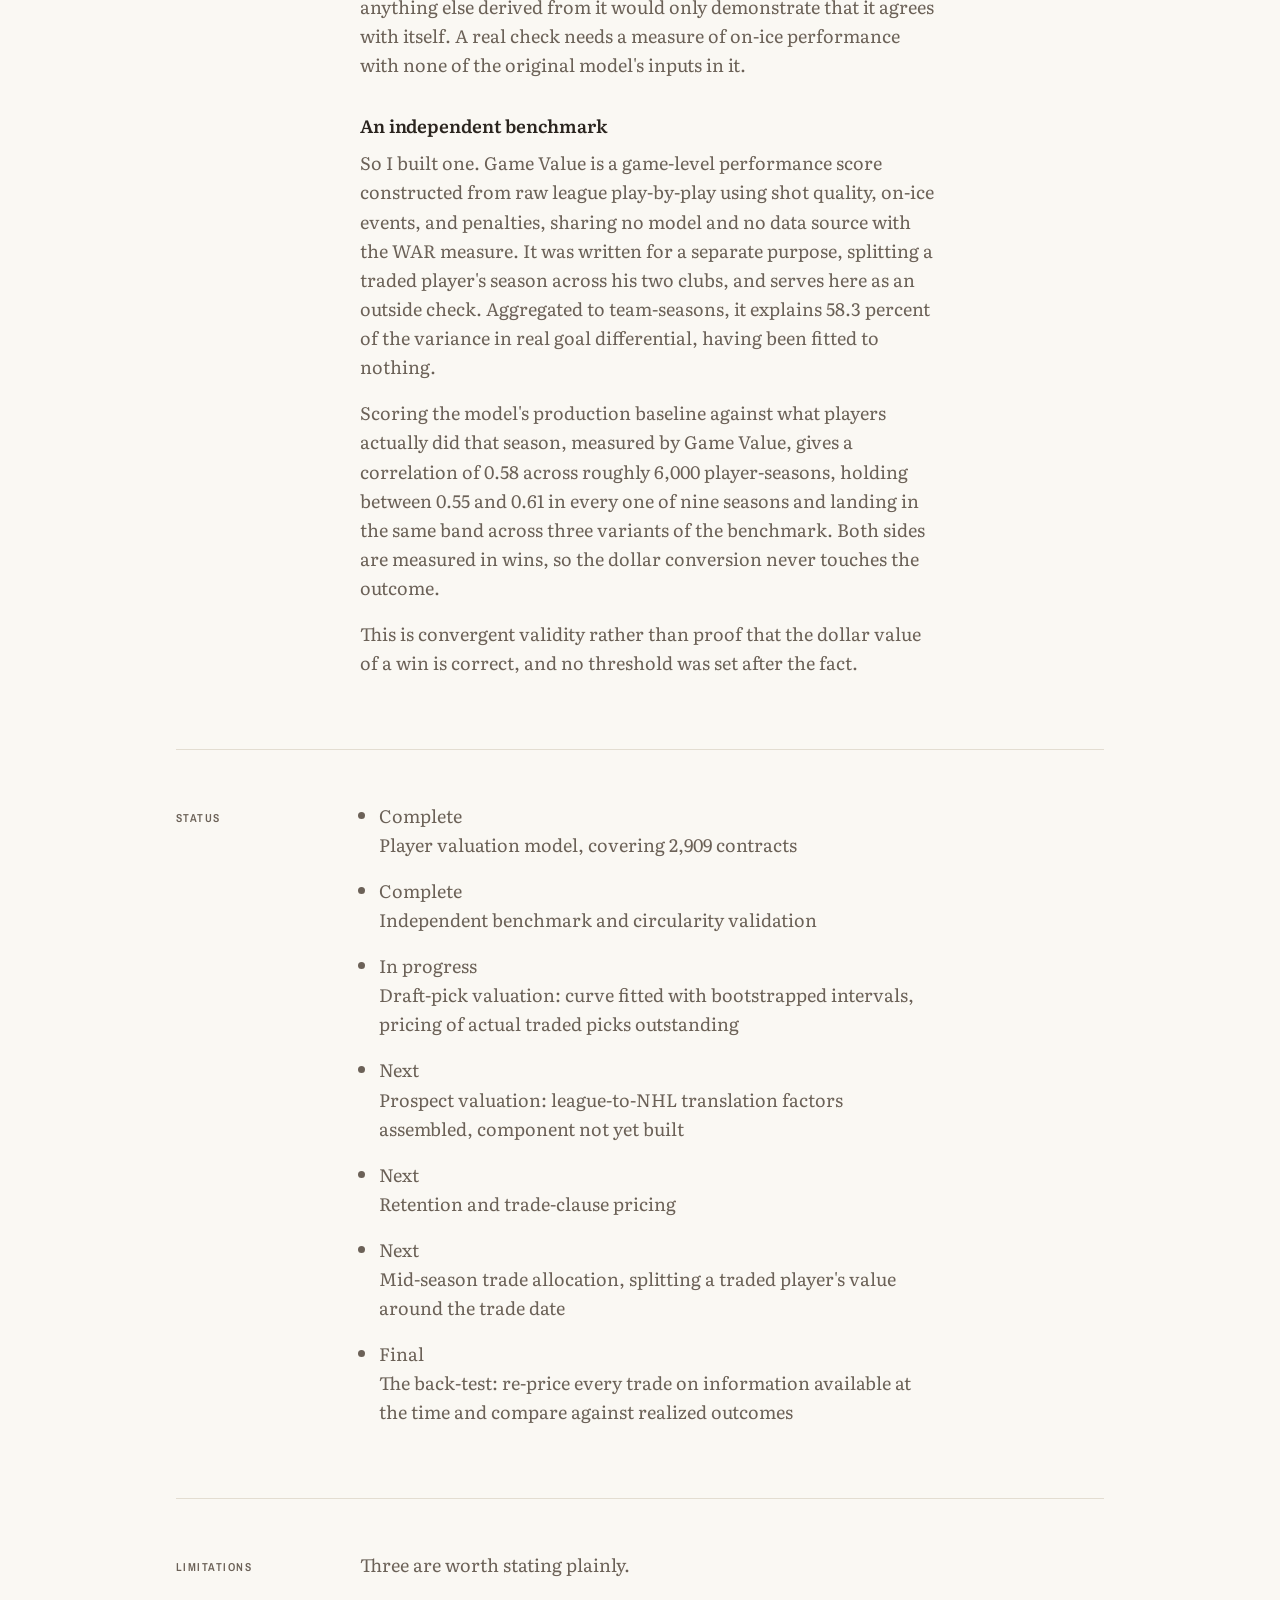
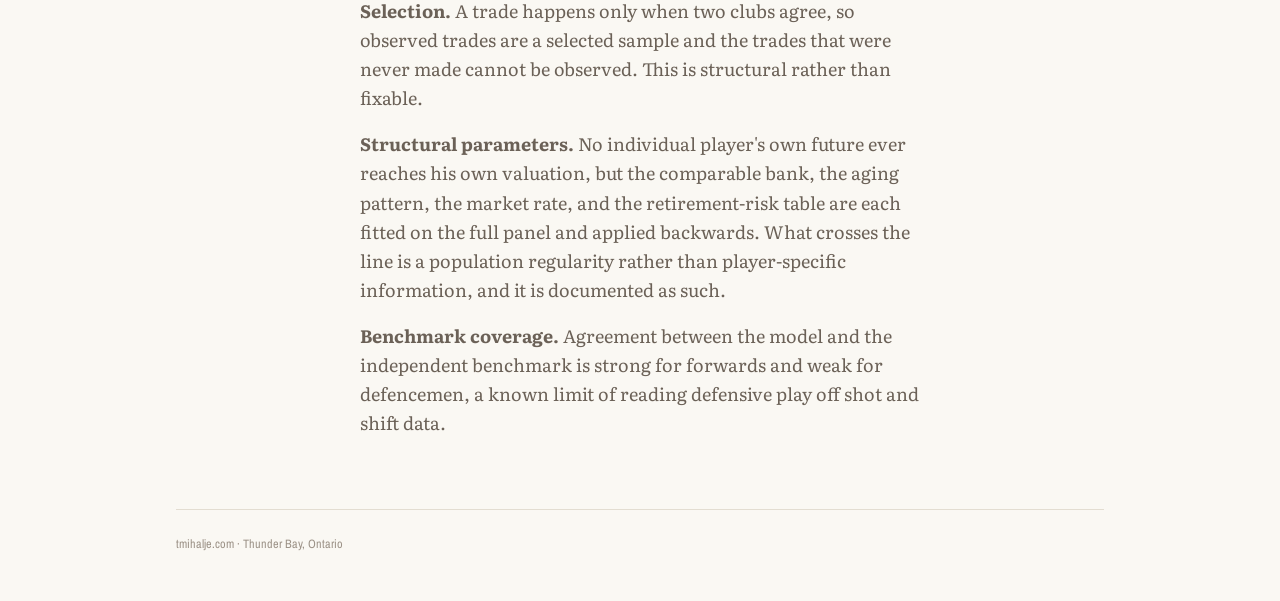
==== commit 88c3ecf2: "Update index.html" ====
--- a/index.html
+++ b/index.html
@@ -3,362 +3,155 @@
 <head>
 <meta charset="utf-8">
 <meta name="viewport" content="width=device-width, initial-scale=1">
-<title>Thomas Mihaljevic — Economics and Public Policy</title>
+<title>NHL Trade Market Efficiency Model — Thomas Mihaljevic</title>
+<meta name="description" content="A net-present-value framework that prices NHL players, draft picks, and prospects in one currency, used to test whether front offices trade rationally.">
 <link rel="preconnect" href="https://fonts.googleapis.com">
 <link rel="preconnect" href="https://fonts.gstatic.com" crossorigin>
 <link href="https://fonts.googleapis.com/css2?family=Archivo+Narrow:wght@400;500;600&family=Literata:ital,opsz,wght@0,7..72,300..700;1,7..72,300..500&display=swap" rel="stylesheet">
-<style>
-:root{
-  --paper:#FAF8F3;
-  --paper-2:#F2EDE3;
-  --ink:#2A241E;
-  --ink-2:#6B6157;
-  --ink-3:#9C9287;
-  --accent:#2F5D43;
-  --accent-pale:#E7EDE6;
-  --rule:#E3DDD1;
-
-  --serif:"Literata",Georgia,"Times New Roman",serif;
-  --label:"Archivo Narrow","Helvetica Neue",Arial,sans-serif;
-
-  --col:9rem;
-  --gutter:2.5rem;
-  --measure:36rem;
-}
-
-*{box-sizing:border-box}
-html{scroll-behavior:smooth;-webkit-text-size-adjust:100%}
-@media (prefers-reduced-motion:reduce){html{scroll-behavior:auto}}
-
-body{
-  margin:0;background:var(--paper);color:var(--ink);
-  font-family:var(--serif);font-size:18px;line-height:1.62;
-  font-optical-sizing:auto;font-weight:400;
-}
-
-.wrap{max-width:62rem;margin:0 auto;padding:0 2rem}
-@media (max-width:640px){.wrap{padding:0 1.35rem}}
-
-/* Label column on the left, content on the right. No vertical rule —
-   the horizontal section rules and the whitespace carry the structure. */
-.row{display:grid;grid-template-columns:var(--col) minmax(0,1fr);gap:0 var(--gutter)}
-@media (max-width:860px){.row{grid-template-columns:1fr;gap:0}}
-.marker{
-  font-family:var(--label);font-size:.72rem;letter-spacing:.13em;
-  text-transform:uppercase;color:var(--ink-2);font-weight:600;padding-top:.5rem;
-}
-@media (max-width:860px){.marker{padding-top:0;margin-bottom:.75rem}}
-
-/* ---------- nav ---------- */
-.topbar{position:sticky;top:0;z-index:10;background:var(--paper);border-bottom:1px solid var(--rule)}
-.topbar-in{max-width:62rem;margin:0 auto;padding:.85rem 2rem;
-  display:flex;align-items:center;justify-content:space-between;gap:1rem}
-.topbar .name{font-family:var(--serif);font-weight:600;font-size:1rem;
-  text-decoration:none;color:var(--ink);letter-spacing:-.005em}
-.topbar nav{display:flex;align-items:center;gap:1.5rem;
-  font-family:var(--label);font-size:.85rem;letter-spacing:.03em}
-.topbar nav a{color:var(--ink-2);text-decoration:none;padding:.2rem 0;border-bottom:1px solid transparent}
-.topbar nav a:hover,.topbar nav a:focus-visible{color:var(--accent);border-bottom-color:var(--accent)}
-.topbar nav a.cv{color:var(--accent);border:1px solid var(--accent);border-radius:2px;padding:.3rem .75rem}
-.topbar nav a.cv:hover,.topbar nav a.cv:focus-visible{background:var(--accent);color:var(--paper)}
-@media (max-width:700px){
-  .topbar-in{padding:.7rem 1.35rem}
-  .topbar nav{gap:.95rem;font-size:.78rem}
-  .topbar nav a.hide-sm{display:none}
-}
-
-/* ---------- intro ---------- */
-.intro{padding:4.5rem 0 3.2rem}
-@media (max-width:860px){.intro{padding:2.75rem 0 2.5rem}}
-h1{font-family:var(--serif);font-weight:600;
-  font-size:clamp(2.4rem,6vw,3.6rem);line-height:1.06;
-  letter-spacing:-.022em;margin:0 0 1.1rem}
-.pitch{font-size:1.2rem;max-width:var(--measure);margin:0 0 1.1rem;line-height:1.48}
-.intro p.sub{max-width:var(--measure);color:var(--ink-2);margin:0;font-size:1.02rem}
-
-.glance{margin-top:2.4rem;border-top:1px solid var(--rule);
-  display:grid;grid-template-columns:repeat(2,minmax(0,1fr));
-  gap:1.4rem 2.5rem;padding-top:1.5rem;max-width:44rem}
-@media (max-width:560px){.glance{grid-template-columns:1fr;gap:1.1rem}}
-.glance dt{font-family:var(--label);font-size:.7rem;letter-spacing:.13em;
-  text-transform:uppercase;color:var(--ink-3);margin-bottom:.2rem}
-.glance dd{margin:0;font-size:.97rem;line-height:1.45}
-.glance .open{color:var(--accent);font-weight:600}
-
-/* ---------- sections ---------- */
-section{border-top:1px solid var(--rule)}
-.sec{padding:3.2rem 0 3.4rem}
-h2{font-family:var(--serif);font-weight:600;font-size:1.4rem;line-height:1.22;
-  letter-spacing:-.012em;margin:0 0 .6rem}
-.lede{max-width:var(--measure);color:var(--ink-2);margin:0 0 2.1rem;font-size:1rem}
-
-/* experience */
-.job{padding:1.7rem 0;border-top:1px solid var(--rule);max-width:46rem}
-.job:first-of-type{border-top:none;padding-top:.3rem}
-.job-head{display:flex;justify-content:space-between;align-items:baseline;gap:1rem;flex-wrap:wrap;margin-bottom:.15rem}
-.job h3{font-family:var(--serif);font-weight:600;font-size:1.1rem;line-height:1.3;margin:0;letter-spacing:-.006em}
-.job .when{font-family:var(--label);font-size:.78rem;letter-spacing:.06em;color:var(--ink-3);white-space:nowrap}
-.job .role{font-family:var(--label);font-size:.85rem;letter-spacing:.04em;color:var(--accent);margin:0 0 .6rem}
-.job ul{margin:0;padding-left:1.15rem}
-.job li{margin-bottom:.4rem;color:var(--ink-2);font-size:.98rem;line-height:1.5}
-.job li:last-child{margin-bottom:0}
-
-/* work / projects */
-.item{padding:1.9rem 0;border-top:1px solid var(--rule)}
-.item:first-of-type{border-top:none;padding-top:.4rem}
-.kicker{font-family:var(--label);font-size:.7rem;letter-spacing:.13em;
-  text-transform:uppercase;color:var(--ink-3);margin:0 0 .45rem}
-.item h3{font-family:var(--serif);font-weight:600;font-size:1.18rem;
-  line-height:1.32;margin:0 0 .45rem;letter-spacing:-.008em}
-.item h3 a{color:var(--ink);text-decoration:none;border-bottom:1px solid var(--rule);padding-bottom:1px}
-.item h3 a:hover,.item h3 a:focus-visible{color:var(--accent);border-bottom-color:var(--accent)}
-.item p{margin:0 0 .8rem;color:var(--ink-2);font-size:1rem;max-width:var(--measure)}
-.tags{display:flex;gap:.45rem;flex-wrap:wrap;margin:0 0 .8rem}
-.tags span{font-family:var(--label);font-size:.67rem;letter-spacing:.11em;
-  text-transform:uppercase;color:var(--accent);background:var(--accent-pale);padding:.2rem .5rem}
-.links{display:flex;gap:1.3rem;flex-wrap:wrap;font-family:var(--label);font-size:.82rem}
-.links a{color:var(--accent);text-decoration:none;border-bottom:1px solid rgba(47,93,67,.35);padding-bottom:1px}
-.links a:hover,.links a:focus-visible{border-bottom-color:var(--accent)}
-
-/* skills */
-.skills{display:grid;gap:1.7rem;max-width:44rem}
-.skill h3{font-family:var(--label);font-size:.72rem;letter-spacing:.13em;
-  text-transform:uppercase;color:var(--ink-3);font-weight:600;margin:0 0 .4rem}
-.skill p{margin:0;font-size:1rem;line-height:1.55}
-
-/* education */
-.hist{margin:0;padding:0;list-style:none;max-width:44rem}
-.hist li{display:grid;grid-template-columns:8rem minmax(0,1fr);gap:0 1.6rem;
-  padding:1.05rem 0;border-top:1px solid var(--rule)}
-.hist li:first-child{border-top:none;padding-top:.2rem}
-@media (max-width:560px){.hist li{grid-template-columns:1fr;gap:.2rem}}
-.hist .yr{font-family:var(--label);font-size:.78rem;letter-spacing:.06em;
-  color:var(--ink-3);padding-top:.3rem}
-.hist .what{margin:0;font-weight:500}
-.hist .what span{display:block;color:var(--ink-2);font-size:.95rem;font-weight:400}
-
-/* contact */
-.contact{display:flex;flex-wrap:wrap;gap:1.6rem 3rem}
-.contact .k{font-family:var(--label);font-size:.68rem;letter-spacing:.13em;
-  text-transform:uppercase;color:var(--ink-3);margin-bottom:.2rem}
-.contact a{color:var(--ink);text-decoration:none;border-bottom:1px solid var(--rule)}
-.contact a:hover,.contact a:focus-visible{color:var(--accent);border-bottom-color:var(--accent)}
-
-footer{border-top:1px solid var(--rule);padding:1.5rem 0 3rem;
-  font-family:var(--label);font-size:.76rem;color:var(--ink-3)}
-
-a:focus-visible{outline:2px solid var(--accent);outline-offset:3px}
-.skip{position:absolute;left:-9999px}
-.skip:focus{position:static;display:inline-block;margin:1rem 2rem;color:var(--accent)}
-</style>
+<link rel="stylesheet" href="/styles.css">
 </head>
 <body>
 <a class="skip" href="#main">Skip to content</a>
 
 <div class="topbar">
   <div class="topbar-in">
-    <a class="name" href="#top">Thomas Mihaljevic</a>
+    <a class="name" href="/">Thomas Mihaljevic</a>
     <nav>
-      <a href="#experience">Experience</a>
-      <a href="#research">Research</a>
-      <a href="#skills" class="hide-sm">Skills</a>
-      <a href="#contact">Contact</a>
-      <a href="#" class="cv">CV</a>
+      <a href="/#experience">Experience</a>
+      <a href="/#research">Research</a>
+      <a href="/#skills" class="hide-sm">Skills</a>
+      <a href="/#contact">Contact</a>
+      <a href="/Thomas_Mihaljevic_Resume.pdf" class="cv">CV</a>
     </nav>
   </div>
 </div>
 
-<div class="wrap" id="top">
+<div class="wrap">
 <main id="main">
 
-  <!-- INTRO -->
-  <div class="row intro">
-    <div class="marker">Thunder Bay<br>Ontario</div>
+  <div class="row paper-head">
+    <div class="marker">Project</div>
     <div>
-      <h1>Thomas<br>Mihaljevic</h1>
-      <p class="pitch">Passionate economic policy and the data behind it, in government and in research.</p>
-      <p class="sub">MA Economics candidate at Lakehead University.</p>
+      <a class="back" href="/#research">← Research and projects</a>
+      <h1>NHL Trade Market Efficiency Model</h1>
+      <p class="standfirst">A net-present-value framework that prices players, draft picks, and prospects in a single currency, so that any historical trade can be re-priced using only what was known on the day it was made.</p>
 
-      <dl class="glance">
-        <div>
-          <dt>Currently</dt>
-          <dd>Program Administrator, Student Support Branch, Ontario Public Service.</dd>
-        </div>
-        <div>
-          <dt>Studying</dt>
-          <dd>MA Economics, Lakehead University. Completing Winter 2027.</dd>
-        </div>
-        <div>
-          <dt>Tools</dt>
-          <dd>Python, Stata, SQL, Tableau, Excel.</dd>
-        </div>
-        <div>
-          <dt>Availability</dt>
-          <dd class="open">Seeking full-time policy and research roles from Winter 2027.</dd>
-        </div>
+      <dl class="paper-meta">
+        <div><dt>Type</dt><dd>Master's research project</dd></div>
+        <div><dt>Status</dt><dd>In progress</dd></div>
+        <div><dt>Tools</dt><dd>Stata, Python</dd></div>
       </dl>
+
+      <div class="links">
+        <a href="https://github.com/thomasmihaljevic27">Code on GitHub</a>
+      </div>
     </div>
   </div>
 
-  <!-- EXPERIENCE -->
-  <section id="experience">
+  <!-- THE QUESTION -->
+  <section>
     <div class="row sec">
-      <div class="marker">Experience</div>
-      <div>
-        <h2>Where I've worked</h2>
-        <p class="lede">Public sector policy administration, healthcare finance, and tax collections, plus a stint doing engagement analysis at Reddit.</p>
-
-        <article class="job">
-          <div class="job-head">
-            <h3>Ontario Public Service</h3>
-            <span class="when">Apr 2026 – Present</span>
-          </div>
-          <p class="role">Program Administrator, Student Support Branch · Thunder Bay</p>
-          <ul>
-            <li>Adjudicate roughly 220 supporting documents per week for OSAP applications, determining eligibility under program policy and provincial student aid legislation.</li>
-            <li>Assess documentation across academic progress, disability status, SIN corrections, and bankruptcy files, verifying submissions and flagging discrepancies for correction.</li>
-            <li>Issue manual payments where system-generated funding does not process, and communicate approval and rejection decisions through the ministry portal.</li>
-          </ul>
-        </article>
-
-        <article class="job">
-          <div class="job-head">
-            <h3>Lakehead University</h3>
-            <span class="when">Sep 2025 – Apr 2026</span>
-          </div>
-          <p class="role">Graduate Assistant, Department of Economics · Thunder Bay</p>
-          <ul>
-            <li>Supported undergraduate economics courses through weekly office hours, working through microeconomic theory and quantitative methods.</li>
-            <li>Assessed assignments and exams for over 100 students per term with written feedback tied to course learning outcomes.</li>
-          </ul>
-        </article>
-
-        <article class="job">
-          <div class="job-head">
-            <h3>St. Joseph's Care Group</h3>
-            <span class="when">Sep 2022 – Aug 2025</span>
-          </div>
-          <p class="role">Business Office Clerk, Accounts Receivable · Thunder Bay</p>
-          <ul>
-            <li>Managed inpatient revenue collection averaging $400,000 per month, with accurate general ledger entry and full legislative compliance.</li>
-            <li>Reconciled Patient and Mental Health Trust accounts averaging $75,000 in balances against monthly transaction volumes of $40,000.</li>
-            <li>Analyzed healthcare policy to maintain operational compliance and prepared chronic co-payment agreements for clients and decision-makers.</li>
-          </ul>
-        </article>
-
-        <article class="job">
-          <div class="job-head">
-            <h3>Canada Revenue Agency</h3>
-            <span class="when">Jun 2021 – Sep 2021</span>
-          </div>
-          <p class="role">Collections Officer · Thunder Bay</p>
-          <ul>
-            <li>Managed over 500 taxpayer accounts, assessing legal collectability and enforcing compliance with CRA regulations.</li>
-            <li>Identified and actioned uncollectable accounts, reducing active case volume and improving team throughput.</li>
-          </ul>
-        </article>
-
-        <article class="job">
-          <div class="job-head">
-            <h3>Reddit, Inc.</h3>
-            <span class="when">Dec 2019 – Aug 2020</span>
-          </div>
-          <p class="role">Data Analyst, Contract · Remote</p>
-          <ul>
-            <li>Analyzed engagement data from more than 2,000 online communities to surface behavioural trends and inform algorithmic content recommendations.</li>
-          </ul>
-        </article>
+      <div class="marker">The question</div>
+      <div class="prose">
+        <p>Do NHL front offices trade rationally?</p>
+        <p>The difficulty in answering that is that a trade exchanges assets of different kinds. A team might give up a forward under contract and receive a first-round pick and an unsigned prospect in return. Whether that was a good exchange is usually argued rather than measured, because a player, a pick, and a prospect have no common unit.</p>
+        <p>This project builds one. Every asset is expressed as projected surplus in dollars: the value of the production it is expected to deliver, minus what it costs against the salary cap, discounted over the relevant horizon. Once every asset carries a price in the same currency, each historical trade can be re-priced on the information available on the trade date and the model's verdict compared against what actually happened afterward. Persistent gaps between price paid and value received, concentrated in particular types of trade or particular asset classes, are evidence of systematic mispricing.</p>
+        <p>The general problem is not specific to hockey. It is how to price heterogeneous assets in a thin market where the same participants transact repeatedly and the terms of every deal are observable.</p>
       </div>
     </div>
   </section>
 
-  <!-- RESEARCH -->
-  <section id="research">
+  <!-- THE MODEL -->
+  <section>
     <div class="row sec">
-      <div class="marker">Research</div>
-      <div>
-        <h2>Research and projects</h2>
-        <p class="lede">Three pieces: a valuation model, a game-theoretic account of sanctions evasion, and a supply-side argument about Canadian housing costs.</p>
+      <div class="marker">The model</div>
+      <div class="prose">
+        <p>The player valuation model takes any NHL contract at any valuation date and returns a present value in surplus dollars. It runs in five steps.</p>
 
-        <article class="item">
-          <p class="kicker">Master's research project · In progress</p>
-          <h3><a href="https://www.tmihalje.com/nhl-trade-model/">NHL Trade Market Efficiency Model</a></h3>
-          <p>Builds a valuation framework that prices players, draft picks, and prospects on a single comparable scale, weighing what a team gives up in a trade against what it gets back. Applied to completed NHL trades to identify where the market systematically misprices assets.</p>
-          <div class="tags"><span>Stata</span><span>Valuation</span><span>Analytics</span></div>
-          <div class="links"><a href="https://www.tmihalje.com/nhl-trade-model/">Read the brief</a><a href="https://github.com/thomasmihaljevic27"</a></div>
-        </article>
+        <h3>1. Measure current production</h3>
+        <p>Each valuation starts from a weighted average of the seasons preceding the valuation date, so that a single unusual year does not set the price. Seasons below a minimum games-played threshold are screened out.</p>
 
-        <article class="item">
-          <p class="kicker">Economics of Defence · 2026</p>
-          <h3><a href="https://www.tmihalje.com/economic-sanctions/">Sanctions Evasion and Economic Coercion</a></h3>
-          <p>A game-theory model of how and why third-party intermediaries help sanctioned states evade enforcement, using Russia after 2022 as a case study. Identifies the conditions under which evasion becomes rational and where enforcement can realistically deter it.</p>
-          <div class="tags"><span>Game theory</span><span>Public policy</span></div>
-          <div class="links"><a href="https://www.tmihalje.com/economic-sanctions/">Read the paper</a><a href="#"</a></div>
-        </article>
+        <h3>2. Denoise and mean-revert</h3>
+        <p>A short sample over-trusts a hot or cold stretch, so the model builds a second, independent estimate of where a player of this type and age typically sits and pulls the baseline partway toward it. That estimate comes from a comparable-player search: every qualifying player-season is profiled on how his production is distributed across even-strength offence and defence, special teams and shooting, along with his usage, level, and recent trend. Candidates are weighted continuously by similarity rather than cut to a shortlist, and the rate at which weight decays with distance is estimated from the data rather than chosen.</p>
+        <p>Matching happens at a single age rather than across whole career trajectories. Profiling full careers would admit only players whose careers lasted long enough to profile, which would pull a struggling 22-year-old toward the level of the 22-year-olds who went on to long careers. Matching at one age keeps everyone who logged a qualifying season at that age, including players out of the league three years later.</p>
+        <p>The weight given to a player's own recent form versus the comparable norm is estimated by cross-validation, not set by hand.</p>
 
-        <article class="item">
-          <p class="kicker">Public Finance, Expenditure · 2021</p>
-          <h3><a href="https://www.tmihalje.com/housing-paper/">Canadian Housing Affordability: The Case for Zoning Reform</a></h3>
-          <p>Measures the gap between home prices and construction costs across Canadian cities and attributes it to municipal building restrictions rather than land or material costs. Argues that zoning reform is the most direct lever available to policymakers on affordability.</p>
-          <div class="tags"><span>Housing</span><span>Public policy</span></div>
-          <div class="links"><a href="https://www.tmihalje.com/housing-paper/">Read the paper</a><a href="#"</a></div>
-        </article>
+        <h3>3. Project forward on an aging curve</h3>
+        <p>Future contract seasons are projected on an age-conditional pattern built from the same weighted comparables, so a player ages on the observed trajectories of players who resembled him at his age. The curve is built from within-player season-over-season changes rather than by differencing age groups, which would be contaminated by survivorship: if weaker players leave the league by 26, the average 26-year-old looks better than any individual 25-year-old actually became, purely through who dropped out.</p>
+        <p>Graded on held-out careers against the naive alternative of holding every player flat, the curve cuts average projection error by roughly 15 percent one year out and 18 percent six years out. The margin widens with distance, because "no change" degrades the further ahead you look.</p>
+
+        <h3>4. Price end-of-contract rights</h3>
+        <p>A contract expiring into unrestricted free agency is worth nothing further to the club. One expiring into restricted free agency is, because the club keeps exclusive negotiating rights at a price set by the collective agreement rather than by open-market bidding. The model walks the projection through those controlled years and prices each against the formula in force that season.</p>
+        <p>Each controlled year is then weighted by the observed probability that a club actually extends a qualifying offer to a player of that projected quality, estimated from 1,231 real qualify-or-walk decisions. An earlier version assumed clubs retain a player whenever the projected value exceeds the cost, which caught only 18 percent of the cases where clubs actually walked away. Calibrating to observed behaviour instead materially lowers terminal values for marginal players.</p>
+
+        <h3>5. Discount to present value</h3>
+        <p>Two factors discount future seasons: the probability that the player's career ends before the season arrives, estimated by quality tier and age band, and the growth of the salary cap, which erodes the relative value of a fixed future dollar.</p>
+        <p>The discount rate deliberately excludes any allowance for managerial short-termism. Building a general manager's impatience into the model's own discount rate would make it impossible for the back-test to detect managers over-discounting the future. The rate is built from fundamentals only, so any short-termism in the data has to surface as a result.</p>
+        <p>Goaltenders run a plainer version of the same chain and are priced on a separately fitted rate, because goaltender performance persists poorly from season to season and the skater rate does not transfer.</p>
       </div>
     </div>
   </section>
 
-  <!-- SKILLS -->
-  <section id="skills">
+  <!-- DATA -->
+  <section>
     <div class="row sec">
-      <div class="marker">Skills</div>
-      <div>
-        <h2>What I bring</h2>
-        <div class="skills">
-          <div class="skill">
-            <h3>Technical</h3>
-            <p>Python, Stata, SQL, Tableau, Microsoft Excel.</p>
-          </div>
-          <div class="skill">
-            <h3>Quantitative</h3>
-            <p>Econometrics, game theory, economic policy analysis, large dataset analysis.</p>
-          </div>
-          <div class="skill">
-            <h3>Professional</h3>
-            <p>Regulatory compliance, policy interpretation, case adjudication, financial reporting.</p>
-          </div>
-        </div>
+      <div class="marker">Data</div>
+      <div class="prose">
+        <p>Four sources, three of them assembled for this project.</p>
+        <ul>
+          <li><strong>Contracts and trades.</strong> A commercial contract database supplies the terms of every NHL contract, and its trade ledger covers 980 trades from 2018 through 2026, collapsing into 946 distinct trade events.</li>
+          <li><strong>Player production.</strong> Wins above replacement, from the published model maintained by Patrick Bacon at hockeystats.com.</li>
+          <li><strong>Trade-protection clauses.</strong> No-trade and no-movement status is absent from the contract database, so it was scraped from a public salary-cap reference: roughly 1,700 players and 15,261 contract-seasons, at a 97.7 percent hit rate on target players, cross-checked against a second independent source with 93.4 percent agreement and disagreements resolved by hand.</li>
+          <li><strong>A self-built game-level database.</strong> Raw play-by-play and shift data for 11,870 games from 2017-18 through 2025-26, or 427,241 player-game observations, scraped from the NHL's public API.</li>
+        </ul>
+        <p>The player model currently prices 2,909 contracts, reproduced independently on two machines.</p>
       </div>
     </div>
   </section>
 
-  <!-- EDUCATION -->
-  <section id="education">
+  <!-- VALIDATION -->
+  <section>
     <div class="row sec">
-      <div class="marker">Education</div>
-      <div>
-        <h2>Education</h2>
-        <ul class="hist">
-          <li><span class="yr">Sep 2025 –</span><p class="what">Lakehead University<span>Master of Arts, Economics. Thunder Bay, Ontario.</span></p></li>
-          <li><span class="yr">2018 – 2022</span><p class="what">University of Western Ontario<span>BA, Business Management and Organizational Studies. Honours Specialization in Finance and Administration. London, Ontario.</span></p></li>
-        </ul>
-        <div class="links" style="margin-top:1.8rem"><a href="#">Download full résumé (PDF)</a></div>
+      <div class="marker">Validation</div>
+      <div class="prose">
+        <h3>The circularity problem</h3>
+        <p>Every valuation in the model is built from one wins-above-replacement measure, and the market rate converting wins into dollars is fitted on that same measure. Checking the model against anything else derived from it would only demonstrate that it agrees with itself. A real check needs a measure of on-ice performance with none of the original model's inputs in it.</p>
+
+        <h3>An independent benchmark</h3>
+        <p>So I built one. Game Value is a game-level performance score constructed from raw league play-by-play using shot quality, on-ice events, and penalties, sharing no model and no data source with the WAR measure. It was written for a separate purpose, splitting a traded player's season across his two clubs, and serves here as an outside check. Aggregated to team-seasons, it explains 58.3 percent of the variance in real goal differential, having been fitted to nothing.</p>
+        <p>Scoring the model's production baseline against what players actually did that season, measured by Game Value, gives a correlation of 0.58 across roughly 6,000 player-seasons, holding between 0.55 and 0.61 in every one of nine seasons and landing in the same band across three variants of the benchmark. Both sides are measured in wins, so the dollar conversion never touches the outcome.</p>
+        <p>This is convergent validity rather than proof that the dollar value of a win is correct, and no threshold was set after the fact.</p>
       </div>
     </div>
   </section>
 
-  <!-- CONTACT -->
-  <section id="contact">
+  <!-- STATUS -->
+  <section>
     <div class="row sec">
-      <div class="marker">Contact</div>
-      <div>
-        <h2>Get in touch</h2>
-        <p class="lede">Based in Thunder Bay, Ontario. Open to relocating for the right role.</p>
-        <div class="contact">
-          <div><div class="k">Email</div><a href="mailto:thomasmihaljevic27@gmail.com">thomasmihaljevic27@gmail.com</a></div>
-          <div><div class="k">Phone</div><a href="tel:+18076279824">807-627-9824</a></div>
-          <div><div class="k">LinkedIn</div><a href="https://linkedin.com/in/tmihalje">linkedin.com/in/tmihalje</a></div>
-          <div><div class="k">GitHub</div><a href="https://github.com/thomasmihaljevic27">thomasmihaljevic27</a></div>
-        </div>
+      <div class="marker">Status</div>
+      <div class="prose">
+        <ul class="progress">
+          <li><span class="state">Complete</span><p>Player valuation model, covering 2,909 contracts</p></li>
+          <li><span class="state">Complete</span><p>Independent benchmark and circularity validation</p></li>
+          <li><span class="state">In progress</span><p>Draft-pick valuation: curve fitted with bootstrapped intervals, pricing of actual traded picks outstanding</p></li>
+          <li><span class="state pending">Next</span><p>Prospect valuation: league-to-NHL translation factors assembled, component not yet built</p></li>
+          <li><span class="state pending">Next</span><p>Retention and trade-clause pricing</p></li>
+          <li><span class="state pending">Next</span><p>Mid-season trade allocation, splitting a traded player's value around the trade date</p></li>
+          <li><span class="state pending">Final</span><p>The back-test: re-price every trade on information available at the time and compare against realized outcomes</p></li>
+        </ul>
+      </div>
+    </div>
+  </section>
+
+  <!-- LIMITATIONS -->
+  <section>
+    <div class="row sec">
+      <div class="marker">Limitations</div>
+      <div class="prose">
+        <p>Three are worth stating plainly.</p>
+        <p><strong>Selection.</strong> A trade happens only when two clubs agree, so observed trades are a selected sample and the trades that were never made cannot be observed. This is structural rather than fixable.</p>
+        <p><strong>Structural parameters.</strong> No individual player's own future ever reaches his own valuation, but the comparable bank, the aging pattern, the market rate, and the retirement-risk table are each fitted on the full panel and applied backwards. What crosses the line is a population regularity rather than player-specific information, and it is documented as such.</p>
+        <p><strong>Benchmark coverage.</strong> Agreement between the model and the independent benchmark is strong for forwards and weak for defencemen, a known limit of reading defensive play off shot and shift data.</p>
       </div>
     </div>
   </section>
--- a/styles.css
+++ b/styles.css
@@ -0,0 +1,208 @@
+/* ============================================================
+   tmihalje.com — shared stylesheet
+   Every page links to this file, so a change here changes the
+   whole site. Do not duplicate these rules into page <style> blocks.
+   ============================================================ */
+
+:root{
+  --paper:#FAF8F3;
+  --paper-2:#F2EDE3;
+  --ink:#2A241E;
+  --ink-2:#6B6157;
+  --ink-3:#9C9287;
+  --accent:#2F5D43;
+  --accent-pale:#E7EDE6;
+  --rule:#E3DDD1;
+
+  --serif:"Literata",Georgia,"Times New Roman",serif;
+  --label:"Archivo Narrow","Helvetica Neue",Arial,sans-serif;
+
+  --col:9rem;          /* left label column */
+  --gutter:2.5rem;
+  --measure:36rem;     /* comfortable reading width */
+}
+
+*{box-sizing:border-box}
+html{scroll-behavior:smooth;-webkit-text-size-adjust:100%}
+@media (prefers-reduced-motion:reduce){html{scroll-behavior:auto}}
+
+body{
+  margin:0;background:var(--paper);color:var(--ink);
+  font-family:var(--serif);font-size:18px;line-height:1.62;
+  font-optical-sizing:auto;font-weight:400;
+}
+
+.wrap{max-width:62rem;margin:0 auto;padding:0 2rem}
+@media (max-width:640px){.wrap{padding:0 1.35rem}}
+
+/* Label column left, content right. No vertical rule — the horizontal
+   section rules and the whitespace carry the structure. */
+.row{display:grid;grid-template-columns:var(--col) minmax(0,1fr);gap:0 var(--gutter)}
+@media (max-width:860px){.row{grid-template-columns:1fr;gap:0}}
+.marker{
+  font-family:var(--label);font-size:.72rem;letter-spacing:.13em;
+  text-transform:uppercase;color:var(--ink-2);font-weight:600;padding-top:.5rem;
+}
+@media (max-width:860px){.marker{padding-top:0;margin-bottom:.75rem}}
+
+/* ---------- nav ---------- */
+.topbar{position:sticky;top:0;z-index:10;background:var(--paper);border-bottom:1px solid var(--rule)}
+.topbar-in{max-width:62rem;margin:0 auto;padding:.85rem 2rem;
+  display:flex;align-items:center;justify-content:space-between;gap:1rem}
+.topbar .name{font-family:var(--serif);font-weight:600;font-size:1rem;
+  text-decoration:none;color:var(--ink);letter-spacing:-.005em}
+.topbar nav{display:flex;align-items:center;gap:1.5rem;
+  font-family:var(--label);font-size:.85rem;letter-spacing:.03em}
+.topbar nav a{color:var(--ink-2);text-decoration:none;padding:.2rem 0;border-bottom:1px solid transparent}
+.topbar nav a:hover,.topbar nav a:focus-visible{color:var(--accent);border-bottom-color:var(--accent)}
+.topbar nav a.cv{color:var(--accent);border:1px solid var(--accent);border-radius:2px;padding:.3rem .75rem}
+.topbar nav a.cv:hover,.topbar nav a.cv:focus-visible{background:var(--accent);color:var(--paper)}
+@media (max-width:700px){
+  .topbar-in{padding:.7rem 1.35rem}
+  .topbar nav{gap:.95rem;font-size:.78rem}
+  .topbar nav a.hide-sm{display:none}
+}
+
+/* ---------- intro ---------- */
+.intro{padding:4.5rem 0 3.2rem}
+@media (max-width:860px){.intro{padding:2.75rem 0 2.5rem}}
+h1{font-family:var(--serif);font-weight:600;
+  font-size:clamp(2.4rem,6vw,3.6rem);line-height:1.06;
+  letter-spacing:-.022em;margin:0 0 1.1rem}
+.pitch{font-size:1.2rem;max-width:var(--measure);margin:0 0 1.1rem;line-height:1.48}
+.intro p.sub{max-width:var(--measure);color:var(--ink-2);margin:0;font-size:1.02rem}
+
+.glance{margin-top:2.4rem;border-top:1px solid var(--rule);
+  display:grid;grid-template-columns:repeat(2,minmax(0,1fr));
+  gap:1.4rem 2.5rem;padding-top:1.5rem;max-width:44rem}
+@media (max-width:560px){.glance{grid-template-columns:1fr;gap:1.1rem}}
+.glance dt{font-family:var(--label);font-size:.7rem;letter-spacing:.13em;
+  text-transform:uppercase;color:var(--ink-3);margin-bottom:.2rem}
+.glance dd{margin:0;font-size:.97rem;line-height:1.45}
+.glance .open{color:var(--accent);font-weight:600}
+
+/* ---------- sections ---------- */
+section{border-top:1px solid var(--rule)}
+.sec{padding:3.2rem 0 3.4rem}
+h2{font-family:var(--serif);font-weight:600;font-size:1.4rem;line-height:1.22;
+  letter-spacing:-.012em;margin:0 0 .6rem}
+.lede{max-width:var(--measure);color:var(--ink-2);margin:0 0 2.1rem;font-size:1rem}
+
+/* experience */
+.job{padding:1.7rem 0;border-top:1px solid var(--rule);max-width:46rem}
+.job:first-of-type{border-top:none;padding-top:.3rem}
+.job-head{display:flex;justify-content:space-between;align-items:baseline;
+  gap:1rem;flex-wrap:wrap;margin-bottom:.15rem}
+.job h3{font-family:var(--serif);font-weight:600;font-size:1.1rem;
+  line-height:1.3;margin:0;letter-spacing:-.006em}
+.job .when{font-family:var(--label);font-size:.78rem;letter-spacing:.06em;
+  color:var(--ink-3);white-space:nowrap}
+.job .role{font-family:var(--label);font-size:.85rem;letter-spacing:.04em;
+  color:var(--accent);margin:0 0 .6rem}
+.job ul{margin:0;padding-left:1.15rem}
+.job li{margin-bottom:.4rem;color:var(--ink-2);font-size:.98rem;line-height:1.5}
+.job li:last-child{margin-bottom:0}
+
+/* research / project cards */
+.item{padding:1.9rem 0;border-top:1px solid var(--rule)}
+.item:first-of-type{border-top:none;padding-top:.4rem}
+.kicker{font-family:var(--label);font-size:.7rem;letter-spacing:.13em;
+  text-transform:uppercase;color:var(--ink-3);margin:0 0 .45rem}
+.item h3{font-family:var(--serif);font-weight:600;font-size:1.18rem;
+  line-height:1.32;margin:0 0 .45rem;letter-spacing:-.008em}
+.item h3 a{color:var(--ink);text-decoration:none;border-bottom:1px solid var(--rule);padding-bottom:1px}
+.item h3 a:hover,.item h3 a:focus-visible{color:var(--accent);border-bottom-color:var(--accent)}
+.item p{margin:0 0 .8rem;color:var(--ink-2);font-size:1rem;max-width:var(--measure)}
+.tags{display:flex;gap:.45rem;flex-wrap:wrap;margin:0 0 .8rem}
+.tags span{font-family:var(--label);font-size:.67rem;letter-spacing:.11em;
+  text-transform:uppercase;color:var(--accent);background:var(--accent-pale);padding:.2rem .5rem}
+.links{display:flex;gap:1.3rem;flex-wrap:wrap;font-family:var(--label);font-size:.82rem}
+.links a{color:var(--accent);text-decoration:none;
+  border-bottom:1px solid rgba(47,93,67,.35);padding-bottom:1px}
+.links a:hover,.links a:focus-visible{border-bottom-color:var(--accent)}
+
+/* skills */
+.skills{display:grid;gap:1.7rem;max-width:44rem}
+.skill h3{font-family:var(--label);font-size:.72rem;letter-spacing:.13em;
+  text-transform:uppercase;color:var(--ink-3);font-weight:600;margin:0 0 .4rem}
+.skill p{margin:0;font-size:1rem;line-height:1.55}
+
+/* education */
+.hist{margin:0;padding:0;list-style:none;max-width:44rem}
+.hist li{display:grid;grid-template-columns:8rem minmax(0,1fr);gap:0 1.6rem;
+  padding:1.05rem 0;border-top:1px solid var(--rule)}
+.hist li:first-child{border-top:none;padding-top:.2rem}
+@media (max-width:560px){.hist li{grid-template-columns:1fr;gap:.2rem}}
+.hist .yr{font-family:var(--label);font-size:.78rem;letter-spacing:.06em;
+  color:var(--ink-3);padding-top:.3rem}
+.hist .what{margin:0;font-weight:500}
+.hist .what span{display:block;color:var(--ink-2);font-size:.95rem;font-weight:400}
+
+/* contact */
+.contact{display:flex;flex-wrap:wrap;gap:1.6rem 3rem}
+.contact .k{font-family:var(--label);font-size:.68rem;letter-spacing:.13em;
+  text-transform:uppercase;color:var(--ink-3);margin-bottom:.2rem}
+.contact a{color:var(--ink);text-decoration:none;border-bottom:1px solid var(--rule)}
+.contact a:hover,.contact a:focus-visible{color:var(--accent);border-bottom-color:var(--accent)}
+
+footer{border-top:1px solid var(--rule);padding:1.5rem 0 3rem;
+  font-family:var(--label);font-size:.76rem;color:var(--ink-3)}
+
+a:focus-visible{outline:2px solid var(--accent);outline-offset:3px}
+.skip{position:absolute;left:-9999px}
+.skip:focus{position:static;display:inline-block;margin:1rem 2rem;color:var(--accent)}
+
+/* ============================================================
+   PAPER PAGES  (/economic-sanctions/, /housing-paper/, etc.)
+   ============================================================ */
+
+.paper-head{padding:3.5rem 0 2.4rem;border-bottom:1px solid var(--rule)}
+@media (max-width:860px){.paper-head{padding:2.4rem 0 2rem}}
+.paper-head .back{font-family:var(--label);font-size:.8rem;letter-spacing:.04em;
+  color:var(--ink-2);text-decoration:none;display:inline-block;margin-bottom:1.4rem}
+.paper-head .back:hover,.paper-head .back:focus-visible{color:var(--accent)}
+.paper-head h1{font-size:clamp(1.9rem,4.2vw,2.7rem);line-height:1.12;
+  letter-spacing:-.018em;margin:0 0 .9rem;max-width:26ch}
+.paper-head .standfirst{max-width:var(--measure);color:var(--ink-2);
+  font-size:1.05rem;margin:0 0 1.6rem}
+
+/* small metadata table under the title */
+.paper-meta{display:grid;grid-template-columns:repeat(3,minmax(0,1fr));
+  gap:1.2rem 2rem;max-width:40rem;margin:0 0 1.8rem;
+  padding-top:1.3rem;border-top:1px solid var(--rule)}
+@media (max-width:560px){.paper-meta{grid-template-columns:1fr 1fr}}
+.paper-meta dt{font-family:var(--label);font-size:.68rem;letter-spacing:.13em;
+  text-transform:uppercase;color:var(--ink-3);margin-bottom:.15rem}
+.paper-meta dd{margin:0;font-size:.95rem;line-height:1.4}
+
+/* PDF viewer */
+.viewer-bar{display:flex;align-items:baseline;justify-content:space-between;
+  gap:1rem;flex-wrap:wrap;padding:1.6rem 0 1rem;
+  font-family:var(--label);font-size:.8rem;color:var(--ink-3)}
+#viewer{max-width:52rem;margin:0 auto 3rem;padding-bottom:1rem}
+.pdf-page{margin-bottom:1.4rem;background:#fff;
+  border:1px solid var(--rule);box-shadow:0 1px 2px rgba(42,36,30,.05)}
+.pdf-page canvas{display:block;width:100%;height:auto}
+.viewer-status{font-family:var(--label);font-size:.85rem;color:var(--ink-3);
+  padding:3rem 0;text-align:center}
+.viewer-status a{color:var(--accent)}
+
+/* in-progress notice, used on project pages without a paper yet */
+.notice{max-width:var(--measure);padding:1.4rem 1.5rem;margin:2.4rem 0 3rem;
+  background:var(--accent-pale);border-left:2px solid var(--accent)}
+.notice p{margin:0;font-size:1rem;color:var(--ink-2)}
+.notice p+p{margin-top:.7rem}
+
+/* prose blocks for written page content */
+.prose{max-width:var(--measure)}
+.prose h3{font-family:var(--serif);font-weight:600;font-size:1.12rem;
+  margin:2rem 0 .5rem;letter-spacing:-.006em}
+.prose p{margin:0 0 1.05rem;color:var(--ink-2)}
+.prose ul{margin:0 0 1.05rem;padding-left:1.2rem;color:var(--ink-2)}
+.prose li{margin-bottom:.45rem}
+.prose a{color:var(--accent)}
+
+@media print{
+  .topbar,.viewer-bar,.links{display:none}
+  body{background:#fff;font-size:11pt}
+}
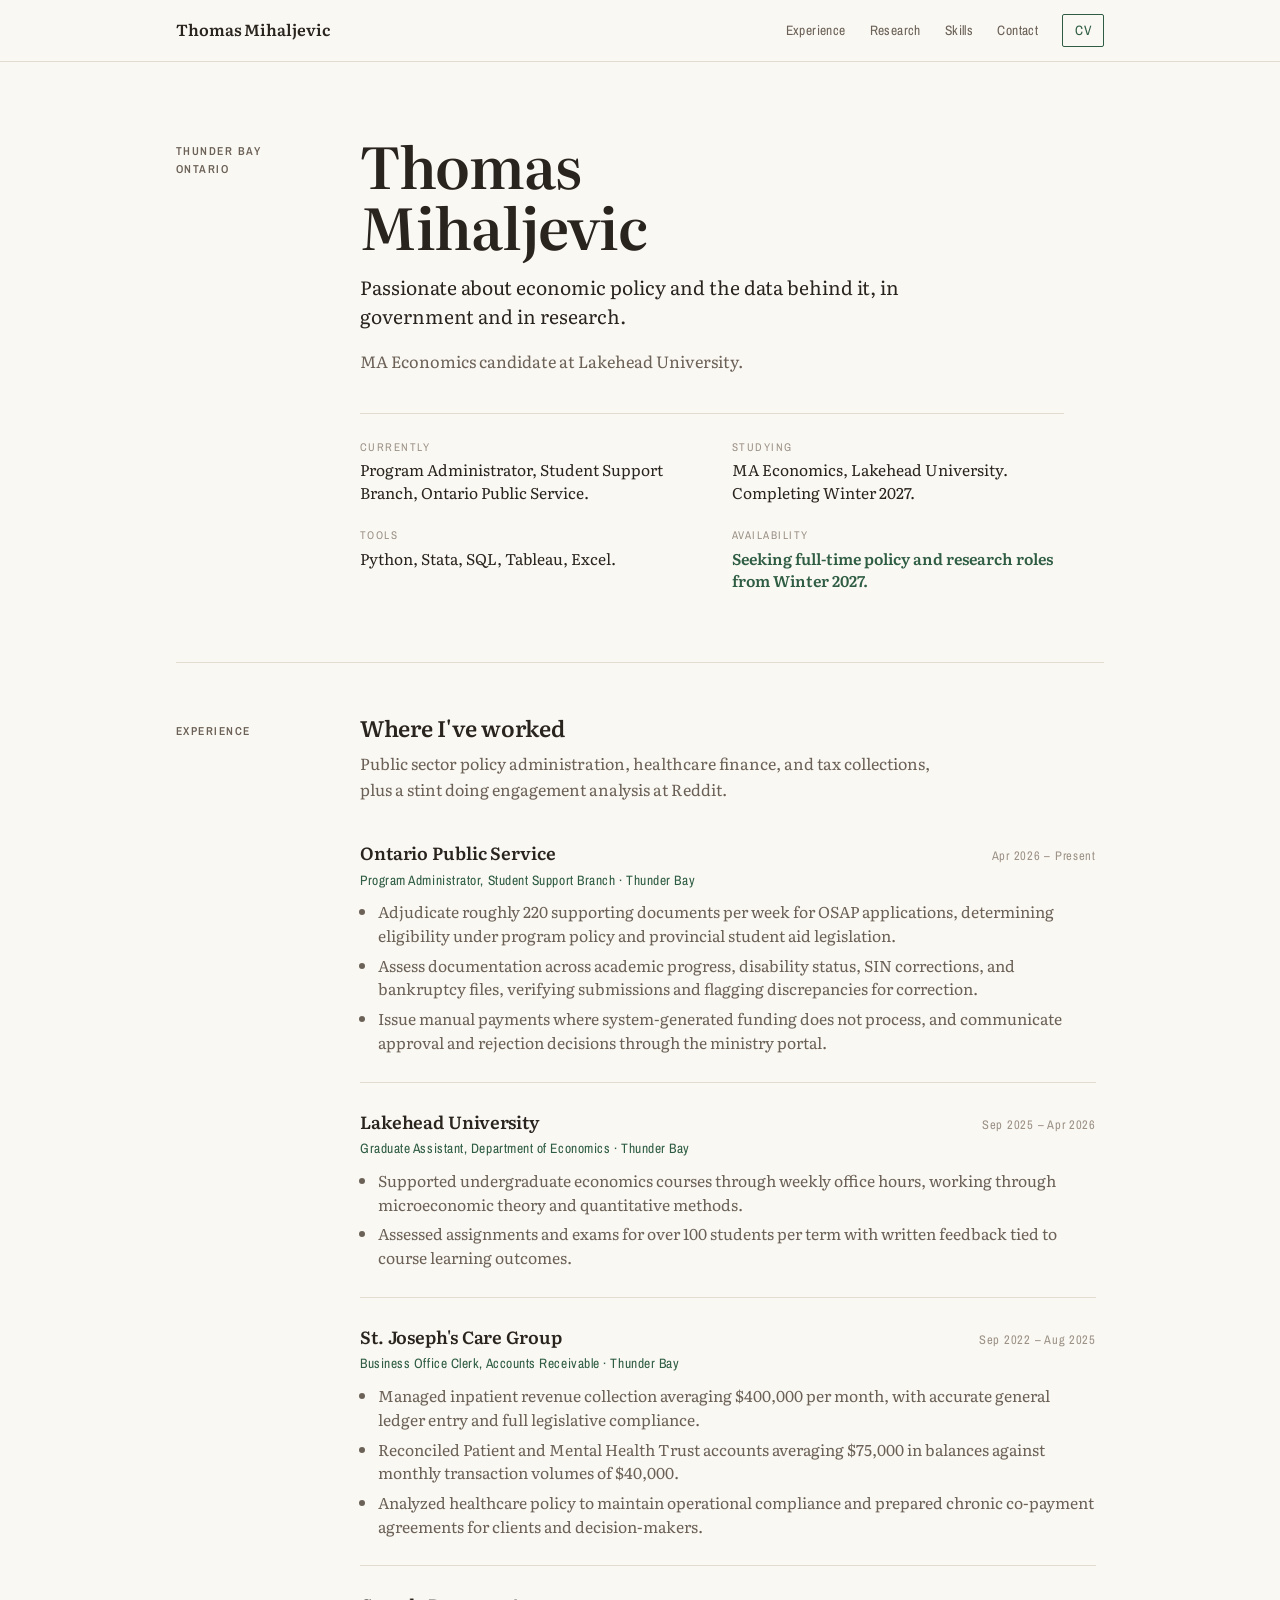
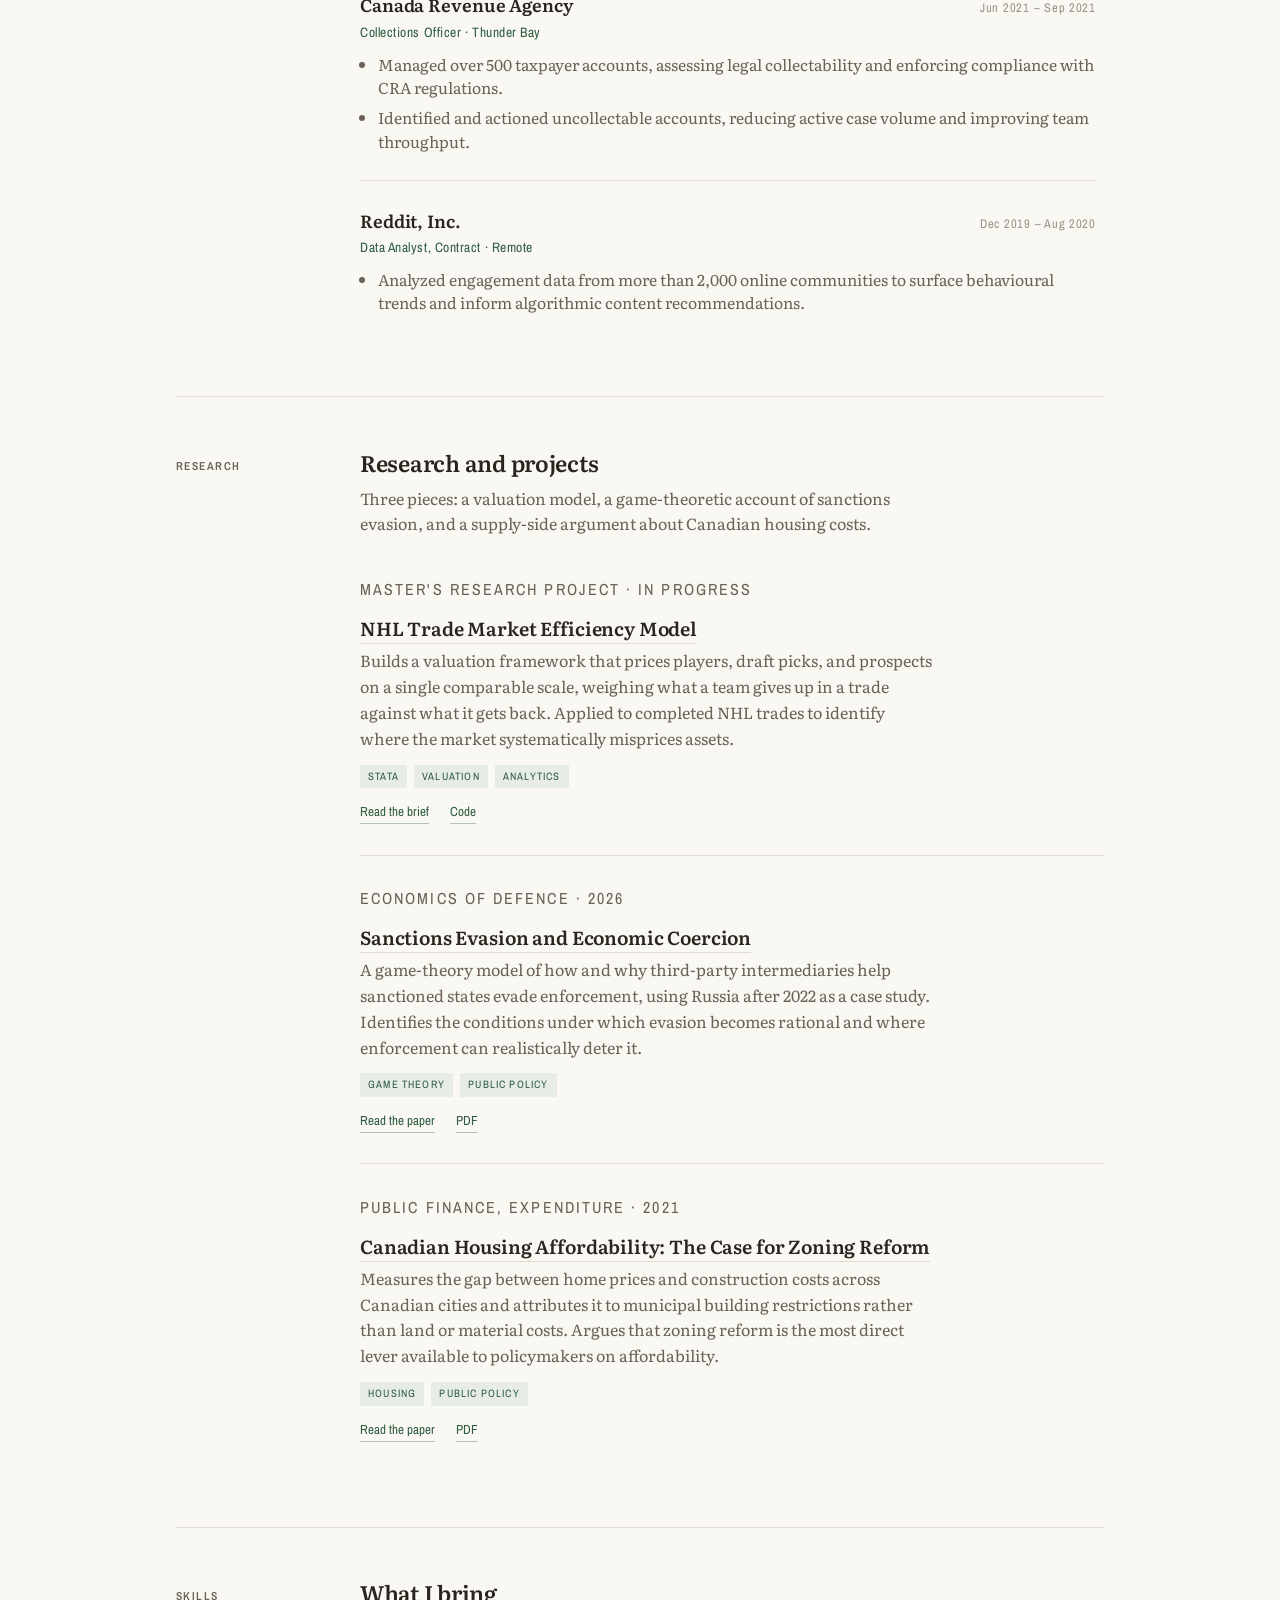
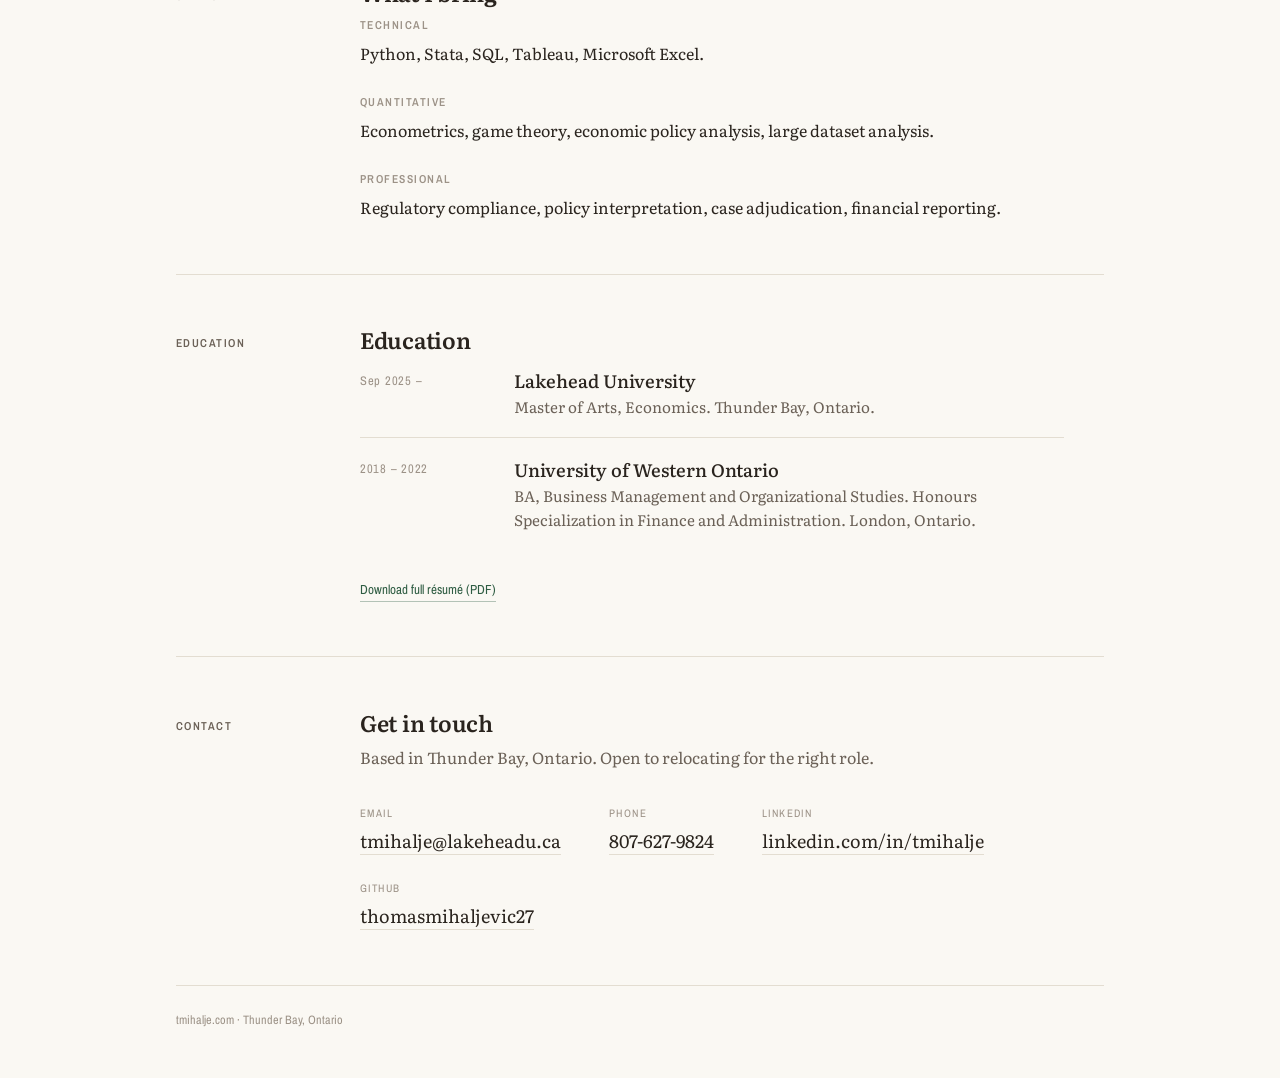
==== commit 2b45c011: "Update index.html" ====
--- a/index.html
+++ b/index.html
@@ -3,8 +3,8 @@
 <head>
 <meta charset="utf-8">
 <meta name="viewport" content="width=device-width, initial-scale=1">
-<title>NHL Trade Market Efficiency Model — Thomas Mihaljevic</title>
-<meta name="description" content="A net-present-value framework that prices NHL players, draft picks, and prospects in one currency, used to test whether front offices trade rationally.">
+<title>Thomas Mihaljevic — Economics and Public Policy</title>
+<meta name="description" content="Thomas Mihaljevic — Program Administrator with the Ontario Public Service and MA Economics candidate at Lakehead University. Economic policy, valuation, and applied data work.">
 <link rel="preconnect" href="https://fonts.googleapis.com">
 <link rel="preconnect" href="https://fonts.gstatic.com" crossorigin>
 <link href="https://fonts.googleapis.com/css2?family=Archivo+Narrow:wght@400;500;600&family=Literata:ital,opsz,wght@0,7..72,300..700;1,7..72,300..500&display=swap" rel="stylesheet">
@@ -17,141 +17,215 @@
   <div class="topbar-in">
     <a class="name" href="/">Thomas Mihaljevic</a>
     <nav>
-      <a href="/#experience">Experience</a>
-      <a href="/#research">Research</a>
-      <a href="/#skills" class="hide-sm">Skills</a>
-      <a href="/#contact">Contact</a>
+      <a href="#experience">Experience</a>
+      <a href="#research">Research</a>
+      <a href="#skills" class="hide-sm">Skills</a>
+      <a href="#contact">Contact</a>
       <a href="/Thomas_Mihaljevic_Resume.pdf" class="cv">CV</a>
     </nav>
   </div>
 </div>
 
-<div class="wrap">
+<div class="wrap" id="top">
 <main id="main">
 
-  <div class="row paper-head">
-    <div class="marker">Project</div>
+  <!-- INTRO -->
+  <div class="row intro">
+    <div class="marker">Thunder Bay<br>Ontario</div>
     <div>
-      <a class="back" href="/#research">← Research and projects</a>
-      <h1>NHL Trade Market Efficiency Model</h1>
-      <p class="standfirst">A net-present-value framework that prices players, draft picks, and prospects in a single currency, so that any historical trade can be re-priced using only what was known on the day it was made.</p>
-
-      <dl class="paper-meta">
-        <div><dt>Type</dt><dd>Master's research project</dd></div>
-        <div><dt>Status</dt><dd>In progress</dd></div>
-        <div><dt>Tools</dt><dd>Stata, Python</dd></div>
+      <h1>Thomas<br>Mihaljevic</h1>
+      <p class="pitch">Passionate about economic policy and the data behind it, in government and in research.</p>
+      <p class="sub">MA Economics candidate at Lakehead University.</p>
+
+      <dl class="glance">
+        <div>
+          <dt>Currently</dt>
+          <dd>Program Administrator, Student Support Branch, Ontario Public Service.</dd>
+        </div>
+        <div>
+          <dt>Studying</dt>
+          <dd>MA Economics, Lakehead University. Completing Winter 2027.</dd>
+        </div>
+        <div>
+          <dt>Tools</dt>
+          <dd>Python, Stata, SQL, Tableau, Excel.</dd>
+        </div>
+        <div>
+          <dt>Availability</dt>
+          <dd class="open">Seeking full-time policy and research roles from Winter 2027.</dd>
+        </div>
       </dl>
-
-      <div class="links">
-        <a href="https://github.com/thomasmihaljevic27">Code on GitHub</a>
-      </div>
     </div>
   </div>
 
-  <!-- THE QUESTION -->
-  <section>
-    <div class="row sec">
-      <div class="marker">The question</div>
-      <div class="prose">
-        <p>Do NHL front offices trade rationally?</p>
-        <p>The difficulty in answering that is that a trade exchanges assets of different kinds. A team might give up a forward under contract and receive a first-round pick and an unsigned prospect in return. Whether that was a good exchange is usually argued rather than measured, because a player, a pick, and a prospect have no common unit.</p>
-        <p>This project builds one. Every asset is expressed as projected surplus in dollars: the value of the production it is expected to deliver, minus what it costs against the salary cap, discounted over the relevant horizon. Once every asset carries a price in the same currency, each historical trade can be re-priced on the information available on the trade date and the model's verdict compared against what actually happened afterward. Persistent gaps between price paid and value received, concentrated in particular types of trade or particular asset classes, are evidence of systematic mispricing.</p>
-        <p>The general problem is not specific to hockey. It is how to price heterogeneous assets in a thin market where the same participants transact repeatedly and the terms of every deal are observable.</p>
-      </div>
-    </div>
-  </section>
-
-  <!-- THE MODEL -->
-  <section>
-    <div class="row sec">
-      <div class="marker">The model</div>
-      <div class="prose">
-        <p>The player valuation model takes any NHL contract at any valuation date and returns a present value in surplus dollars. It runs in five steps.</p>
-
-        <h3>1. Measure current production</h3>
-        <p>Each valuation starts from a weighted average of the seasons preceding the valuation date, so that a single unusual year does not set the price. Seasons below a minimum games-played threshold are screened out.</p>
-
-        <h3>2. Denoise and mean-revert</h3>
-        <p>A short sample over-trusts a hot or cold stretch, so the model builds a second, independent estimate of where a player of this type and age typically sits and pulls the baseline partway toward it. That estimate comes from a comparable-player search: every qualifying player-season is profiled on how his production is distributed across even-strength offence and defence, special teams and shooting, along with his usage, level, and recent trend. Candidates are weighted continuously by similarity rather than cut to a shortlist, and the rate at which weight decays with distance is estimated from the data rather than chosen.</p>
-        <p>Matching happens at a single age rather than across whole career trajectories. Profiling full careers would admit only players whose careers lasted long enough to profile, which would pull a struggling 22-year-old toward the level of the 22-year-olds who went on to long careers. Matching at one age keeps everyone who logged a qualifying season at that age, including players out of the league three years later.</p>
-        <p>The weight given to a player's own recent form versus the comparable norm is estimated by cross-validation, not set by hand.</p>
-
-        <h3>3. Project forward on an aging curve</h3>
-        <p>Future contract seasons are projected on an age-conditional pattern built from the same weighted comparables, so a player ages on the observed trajectories of players who resembled him at his age. The curve is built from within-player season-over-season changes rather than by differencing age groups, which would be contaminated by survivorship: if weaker players leave the league by 26, the average 26-year-old looks better than any individual 25-year-old actually became, purely through who dropped out.</p>
-        <p>Graded on held-out careers against the naive alternative of holding every player flat, the curve cuts average projection error by roughly 15 percent one year out and 18 percent six years out. The margin widens with distance, because "no change" degrades the further ahead you look.</p>
-
-        <h3>4. Price end-of-contract rights</h3>
-        <p>A contract expiring into unrestricted free agency is worth nothing further to the club. One expiring into restricted free agency is, because the club keeps exclusive negotiating rights at a price set by the collective agreement rather than by open-market bidding. The model walks the projection through those controlled years and prices each against the formula in force that season.</p>
-        <p>Each controlled year is then weighted by the observed probability that a club actually extends a qualifying offer to a player of that projected quality, estimated from 1,231 real qualify-or-walk decisions. An earlier version assumed clubs retain a player whenever the projected value exceeds the cost, which caught only 18 percent of the cases where clubs actually walked away. Calibrating to observed behaviour instead materially lowers terminal values for marginal players.</p>
-
-        <h3>5. Discount to present value</h3>
-        <p>Two factors discount future seasons: the probability that the player's career ends before the season arrives, estimated by quality tier and age band, and the growth of the salary cap, which erodes the relative value of a fixed future dollar.</p>
-        <p>The discount rate deliberately excludes any allowance for managerial short-termism. Building a general manager's impatience into the model's own discount rate would make it impossible for the back-test to detect managers over-discounting the future. The rate is built from fundamentals only, so any short-termism in the data has to surface as a result.</p>
-        <p>Goaltenders run a plainer version of the same chain and are priced on a separately fitted rate, because goaltender performance persists poorly from season to season and the skater rate does not transfer.</p>
-      </div>
-    </div>
-  </section>
-
-  <!-- DATA -->
-  <section>
-    <div class="row sec">
-      <div class="marker">Data</div>
-      <div class="prose">
-        <p>Four sources, three of them assembled for this project.</p>
-        <ul>
-          <li><strong>Contracts and trades.</strong> A commercial contract database supplies the terms of every NHL contract, and its trade ledger covers 980 trades from 2018 through 2026, collapsing into 946 distinct trade events.</li>
-          <li><strong>Player production.</strong> Wins above replacement, from the published model maintained by Patrick Bacon at hockeystats.com.</li>
-          <li><strong>Trade-protection clauses.</strong> No-trade and no-movement status is absent from the contract database, so it was scraped from a public salary-cap reference: roughly 1,700 players and 15,261 contract-seasons, at a 97.7 percent hit rate on target players, cross-checked against a second independent source with 93.4 percent agreement and disagreements resolved by hand.</li>
-          <li><strong>A self-built game-level database.</strong> Raw play-by-play and shift data for 11,870 games from 2017-18 through 2025-26, or 427,241 player-game observations, scraped from the NHL's public API.</li>
+  <!-- EXPERIENCE -->
+  <section id="experience">
+    <div class="row sec">
+      <div class="marker">Experience</div>
+      <div>
+        <h2>Where I've worked</h2>
+        <p class="lede">Public sector policy administration, healthcare finance, and tax collections, plus a stint doing engagement analysis at Reddit.</p>
+
+        <article class="job">
+          <div class="job-head">
+            <h3>Ontario Public Service</h3>
+            <span class="when">Apr 2026 – Present</span>
+          </div>
+          <p class="role">Program Administrator, Student Support Branch · Thunder Bay</p>
+          <ul>
+            <li>Adjudicate roughly 220 supporting documents per week for OSAP applications, determining eligibility under program policy and provincial student aid legislation.</li>
+            <li>Assess documentation across academic progress, disability status, SIN corrections, and bankruptcy files, verifying submissions and flagging discrepancies for correction.</li>
+            <li>Issue manual payments where system-generated funding does not process, and communicate approval and rejection decisions through the ministry portal.</li>
+          </ul>
+        </article>
+
+        <article class="job">
+          <div class="job-head">
+            <h3>Lakehead University</h3>
+            <span class="when">Sep 2025 – Apr 2026</span>
+          </div>
+          <p class="role">Graduate Assistant, Department of Economics · Thunder Bay</p>
+          <ul>
+            <li>Supported undergraduate economics courses through weekly office hours, working through microeconomic theory and quantitative methods.</li>
+            <li>Assessed assignments and exams for over 100 students per term with written feedback tied to course learning outcomes.</li>
+          </ul>
+        </article>
+
+        <article class="job">
+          <div class="job-head">
+            <h3>St. Joseph's Care Group</h3>
+            <span class="when">Sep 2022 – Aug 2025</span>
+          </div>
+          <p class="role">Business Office Clerk, Accounts Receivable · Thunder Bay</p>
+          <ul>
+            <li>Managed inpatient revenue collection averaging $400,000 per month, with accurate general ledger entry and full legislative compliance.</li>
+            <li>Reconciled Patient and Mental Health Trust accounts averaging $75,000 in balances against monthly transaction volumes of $40,000.</li>
+            <li>Analyzed healthcare policy to maintain operational compliance and prepared chronic co-payment agreements for clients and decision-makers.</li>
+          </ul>
+        </article>
+
+        <article class="job">
+          <div class="job-head">
+            <h3>Canada Revenue Agency</h3>
+            <span class="when">Jun 2021 – Sep 2021</span>
+          </div>
+          <p class="role">Collections Officer · Thunder Bay</p>
+          <ul>
+            <li>Managed over 500 taxpayer accounts, assessing legal collectability and enforcing compliance with CRA regulations.</li>
+            <li>Identified and actioned uncollectable accounts, reducing active case volume and improving team throughput.</li>
+          </ul>
+        </article>
+
+        <article class="job">
+          <div class="job-head">
+            <h3>Reddit, Inc.</h3>
+            <span class="when">Dec 2019 – Aug 2020</span>
+          </div>
+          <p class="role">Data Analyst, Contract · Remote</p>
+          <ul>
+            <li>Analyzed engagement data from more than 2,000 online communities to surface behavioural trends and inform algorithmic content recommendations.</li>
+          </ul>
+        </article>
+      </div>
+    </div>
+  </section>
+
+  <!-- RESEARCH -->
+  <section id="research">
+    <div class="row sec">
+      <div class="marker">Research</div>
+      <div>
+        <h2>Research and projects</h2>
+        <p class="lede">Three pieces: a valuation model, a game-theoretic account of sanctions evasion, and a supply-side argument about Canadian housing costs.</p>
+
+        <article class="item">
+          <p class="kicker">Master's research project · In progress</p>
+          <h3><a href="/nhl-trade-model/">NHL Trade Market Efficiency Model</a></h3>
+          <p>Builds a valuation framework that prices players, draft picks, and prospects on a single comparable scale, weighing what a team gives up in a trade against what it gets back. Applied to completed NHL trades to identify where the market systematically misprices assets.</p>
+          <div class="tags"><span>Stata</span><span>Valuation</span><span>Analytics</span></div>
+          <div class="links">
+            <a href="/nhl-trade-model/">Read the brief</a>
+            <a href="https://github.com/thomasmihaljevic27">Code</a>
+          </div>
+        </article>
+
+        <article class="item">
+          <p class="kicker">Economics of Defence · 2026</p>
+          <h3><a href="/economic-sanctions/">Sanctions Evasion and Economic Coercion</a></h3>
+          <p>A game-theory model of how and why third-party intermediaries help sanctioned states evade enforcement, using Russia after 2022 as a case study. Identifies the conditions under which evasion becomes rational and where enforcement can realistically deter it.</p>
+          <div class="tags"><span>Game theory</span><span>Public policy</span></div>
+          <div class="links">
+            <a href="/economic-sanctions/">Read the paper</a>
+            <a href="/Sanctions.pdf">PDF</a>
+          </div>
+        </article>
+
+        <article class="item">
+          <p class="kicker">Public Finance, Expenditure · 2021</p>
+          <h3><a href="/housing-paper/">Canadian Housing Affordability: The Case for Zoning Reform</a></h3>
+          <p>Measures the gap between home prices and construction costs across Canadian cities and attributes it to municipal building restrictions rather than land or material costs. Argues that zoning reform is the most direct lever available to policymakers on affordability.</p>
+          <div class="tags"><span>Housing</span><span>Public policy</span></div>
+          <div class="links">
+            <a href="/housing-paper/">Read the paper</a>
+            <a href="/Housing_Paper.pdf">PDF</a>
+          </div>
+        </article>
+      </div>
+    </div>
+  </section>
+
+  <!-- SKILLS -->
+  <section id="skills">
+    <div class="row sec">
+      <div class="marker">Skills</div>
+      <div>
+        <h2>What I bring</h2>
+        <div class="skills">
+          <div class="skill">
+            <h3>Technical</h3>
+            <p>Python, Stata, SQL, Tableau, Microsoft Excel.</p>
+          </div>
+          <div class="skill">
+            <h3>Quantitative</h3>
+            <p>Econometrics, game theory, economic policy analysis, large dataset analysis.</p>
+          </div>
+          <div class="skill">
+            <h3>Professional</h3>
+            <p>Regulatory compliance, policy interpretation, case adjudication, financial reporting.</p>
+          </div>
+        </div>
+      </div>
+    </div>
+  </section>
+
+  <!-- EDUCATION -->
+  <section id="education">
+    <div class="row sec">
+      <div class="marker">Education</div>
+      <div>
+        <h2>Education</h2>
+        <ul class="hist">
+          <li><span class="yr">Sep 2025 –</span><p class="what">Lakehead University<span>Master of Arts, Economics. Thunder Bay, Ontario.</span></p></li>
+          <li><span class="yr">2018 – 2022</span><p class="what">University of Western Ontario<span>BA, Business Management and Organizational Studies. Honours Specialization in Finance and Administration. London, Ontario.</span></p></li>
         </ul>
-        <p>The player model currently prices 2,909 contracts, reproduced independently on two machines.</p>
-      </div>
-    </div>
-  </section>
-
-  <!-- VALIDATION -->
-  <section>
-    <div class="row sec">
-      <div class="marker">Validation</div>
-      <div class="prose">
-        <h3>The circularity problem</h3>
-        <p>Every valuation in the model is built from one wins-above-replacement measure, and the market rate converting wins into dollars is fitted on that same measure. Checking the model against anything else derived from it would only demonstrate that it agrees with itself. A real check needs a measure of on-ice performance with none of the original model's inputs in it.</p>
-
-        <h3>An independent benchmark</h3>
-        <p>So I built one. Game Value is a game-level performance score constructed from raw league play-by-play using shot quality, on-ice events, and penalties, sharing no model and no data source with the WAR measure. It was written for a separate purpose, splitting a traded player's season across his two clubs, and serves here as an outside check. Aggregated to team-seasons, it explains 58.3 percent of the variance in real goal differential, having been fitted to nothing.</p>
-        <p>Scoring the model's production baseline against what players actually did that season, measured by Game Value, gives a correlation of 0.58 across roughly 6,000 player-seasons, holding between 0.55 and 0.61 in every one of nine seasons and landing in the same band across three variants of the benchmark. Both sides are measured in wins, so the dollar conversion never touches the outcome.</p>
-        <p>This is convergent validity rather than proof that the dollar value of a win is correct, and no threshold was set after the fact.</p>
-      </div>
-    </div>
-  </section>
-
-  <!-- STATUS -->
-  <section>
-    <div class="row sec">
-      <div class="marker">Status</div>
-      <div class="prose">
-        <ul class="progress">
-          <li><span class="state">Complete</span><p>Player valuation model, covering 2,909 contracts</p></li>
-          <li><span class="state">Complete</span><p>Independent benchmark and circularity validation</p></li>
-          <li><span class="state">In progress</span><p>Draft-pick valuation: curve fitted with bootstrapped intervals, pricing of actual traded picks outstanding</p></li>
-          <li><span class="state pending">Next</span><p>Prospect valuation: league-to-NHL translation factors assembled, component not yet built</p></li>
-          <li><span class="state pending">Next</span><p>Retention and trade-clause pricing</p></li>
-          <li><span class="state pending">Next</span><p>Mid-season trade allocation, splitting a traded player's value around the trade date</p></li>
-          <li><span class="state pending">Final</span><p>The back-test: re-price every trade on information available at the time and compare against realized outcomes</p></li>
-        </ul>
-      </div>
-    </div>
-  </section>
-
-  <!-- LIMITATIONS -->
-  <section>
-    <div class="row sec">
-      <div class="marker">Limitations</div>
-      <div class="prose">
-        <p>Three are worth stating plainly.</p>
-        <p><strong>Selection.</strong> A trade happens only when two clubs agree, so observed trades are a selected sample and the trades that were never made cannot be observed. This is structural rather than fixable.</p>
-        <p><strong>Structural parameters.</strong> No individual player's own future ever reaches his own valuation, but the comparable bank, the aging pattern, the market rate, and the retirement-risk table are each fitted on the full panel and applied backwards. What crosses the line is a population regularity rather than player-specific information, and it is documented as such.</p>
-        <p><strong>Benchmark coverage.</strong> Agreement between the model and the independent benchmark is strong for forwards and weak for defencemen, a known limit of reading defensive play off shot and shift data.</p>
+        <div class="links" style="margin-top:1.8rem"><a href="/Thomas_Mihaljevic_Resume.pdf">Download full résumé (PDF)</a></div>
+      </div>
+    </div>
+  </section>
+
+  <!-- CONTACT -->
+  <section id="contact">
+    <div class="row sec">
+      <div class="marker">Contact</div>
+      <div>
+        <h2>Get in touch</h2>
+        <p class="lede">Based in Thunder Bay, Ontario. Open to relocating for the right role.</p>
+        <div class="contact">
+          <div><div class="k">Email</div><a href="mailto:tmihalje@lakeheadu.ca">tmihalje@lakeheadu.ca</a></div>
+          <div><div class="k">Phone</div><a href="tel:+18076279824">807-627-9824</a></div>
+          <div><div class="k">LinkedIn</div><a href="https://linkedin.com/in/tmihalje">linkedin.com/in/tmihalje</a></div>
+          <div><div class="k">GitHub</div><a href="https://github.com/thomasmihaljevic27">thomasmihaljevic27</a></div>
+        </div>
       </div>
     </div>
   </section>
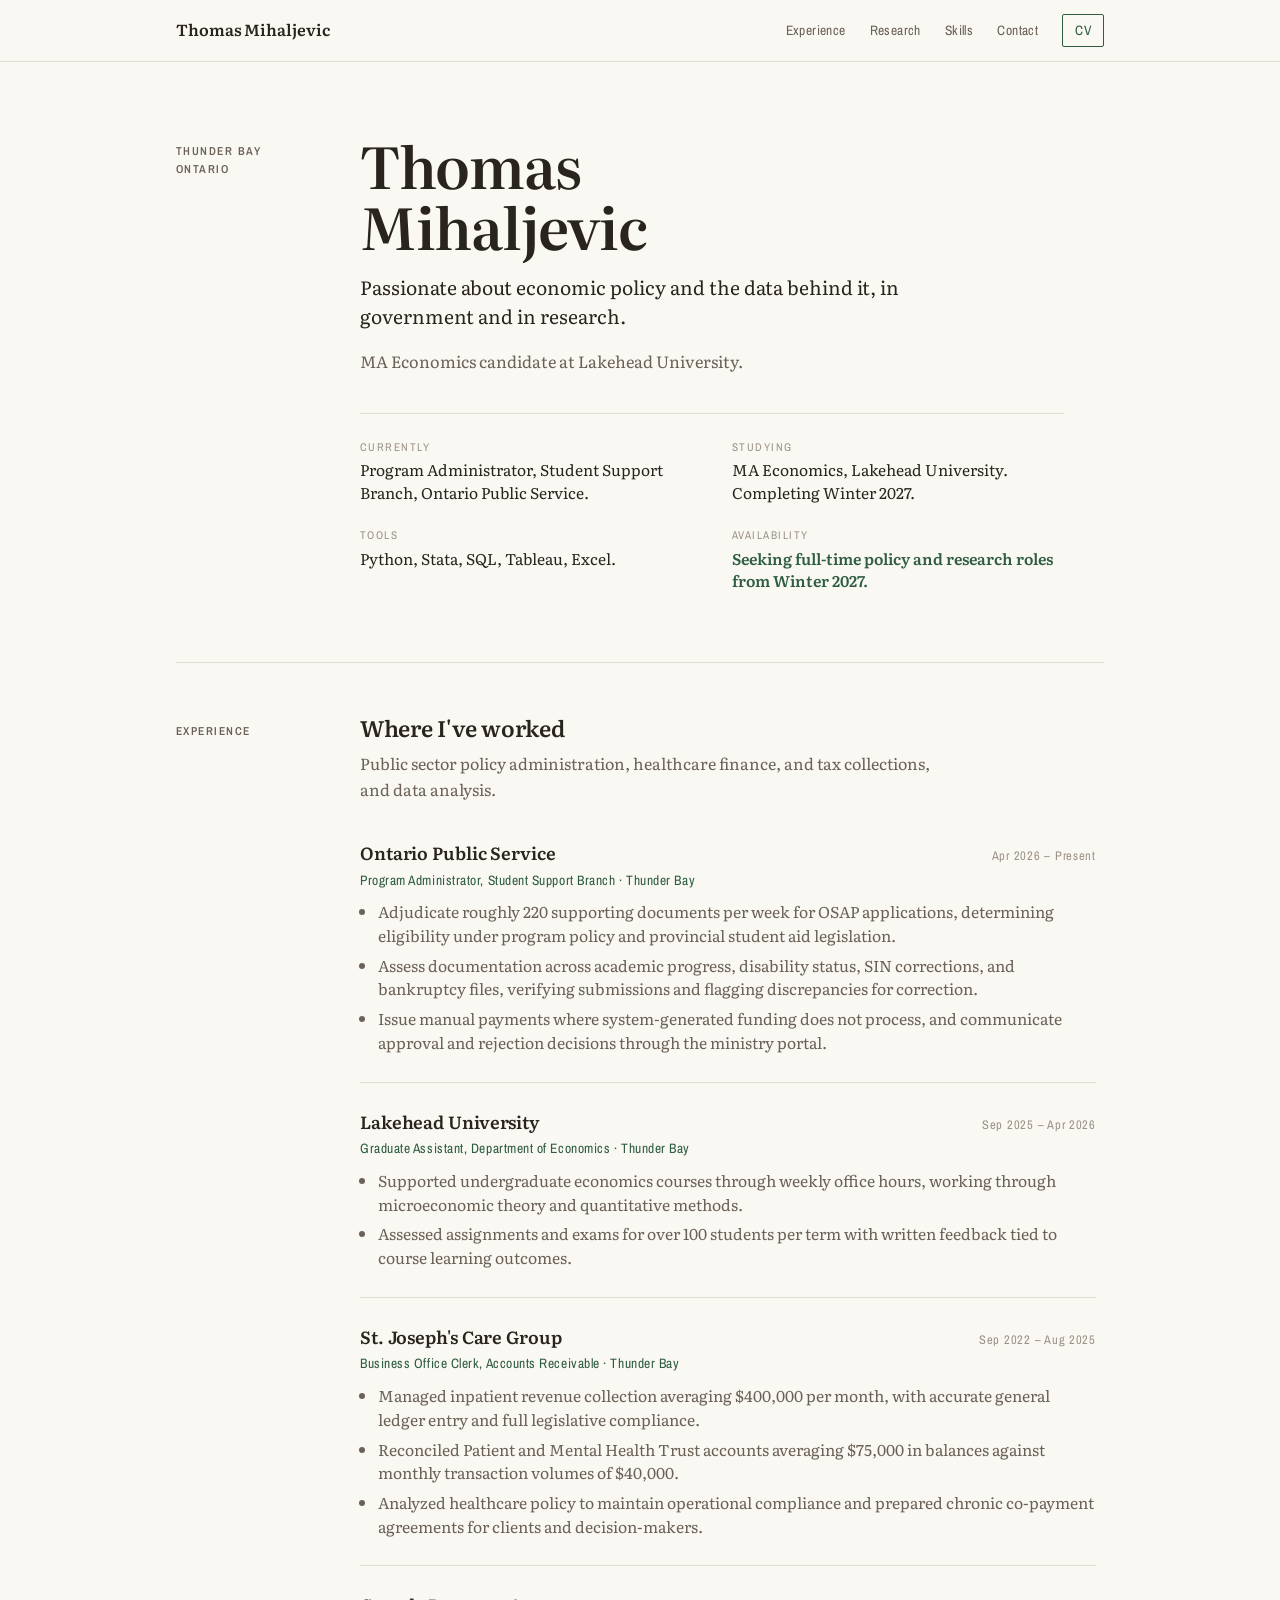
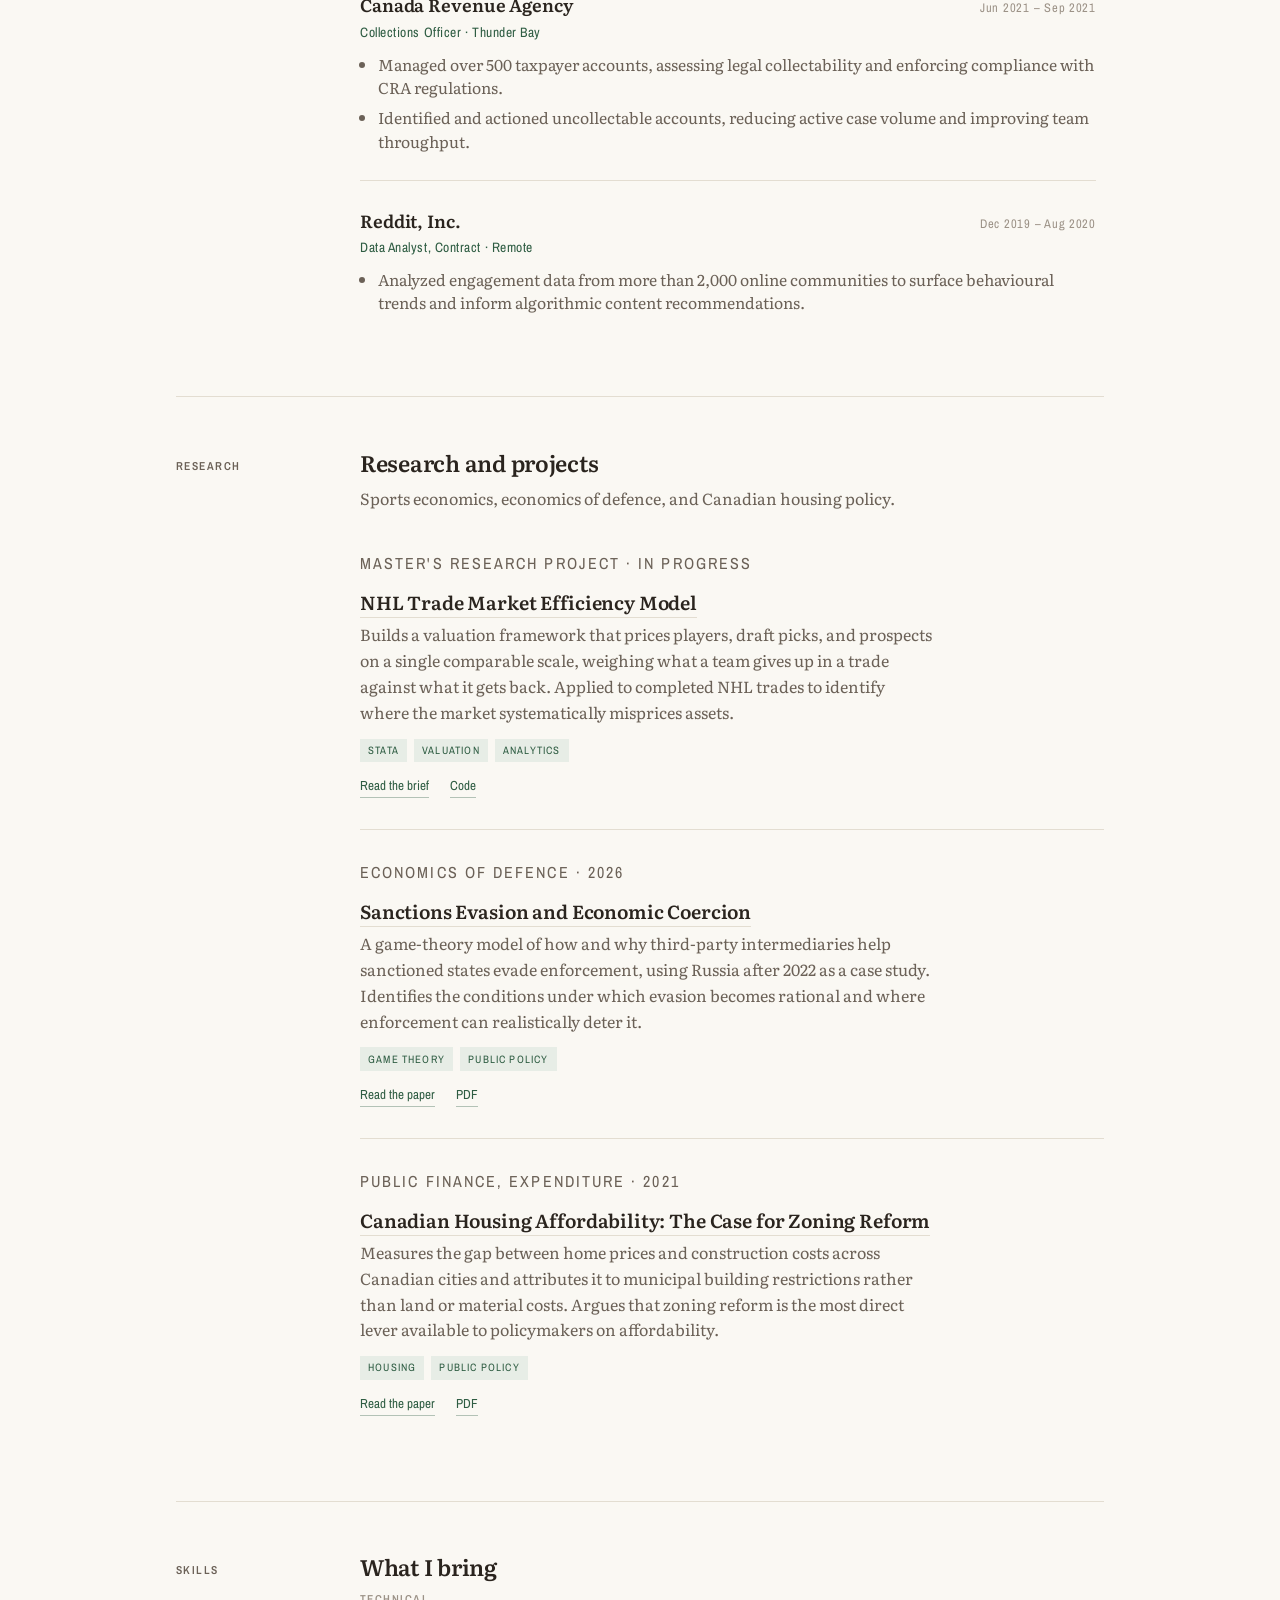
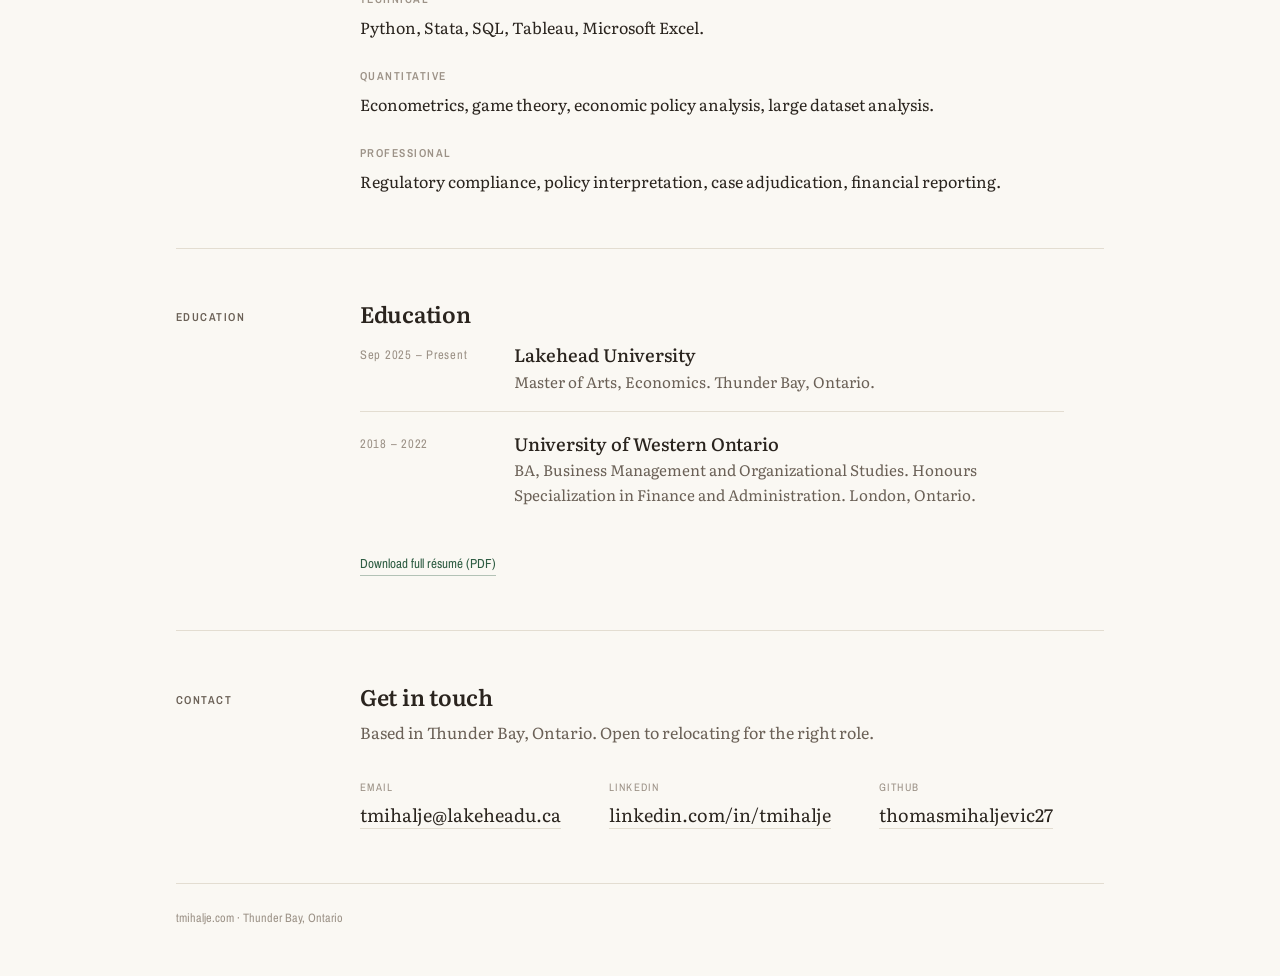
==== commit 398f6f13: "Update index.html" ====
--- a/index.html
+++ b/index.html
@@ -3,6 +3,9 @@
 <head>
 <meta charset="utf-8">
 <meta name="viewport" content="width=device-width, initial-scale=1">
+<link rel="icon" href="/favicon.svg" type="image/svg+xml">
+<link rel="icon" href="/favicon.ico" sizes="32x32">
+<link rel="apple-touch-icon" href="/apple-touch-icon.png">
 <title>Thomas Mihaljevic — Economics and Public Policy</title>
 <meta name="description" content="Thomas Mihaljevic — Program Administrator with the Ontario Public Service and MA Economics candidate at Lakehead University. Economic policy, valuation, and applied data work.">
 <link rel="preconnect" href="https://fonts.googleapis.com">
@@ -64,7 +67,7 @@
       <div class="marker">Experience</div>
       <div>
         <h2>Where I've worked</h2>
-        <p class="lede">Public sector policy administration, healthcare finance, and tax collections, plus a stint doing engagement analysis at Reddit.</p>
+        <p class="lede">Public sector policy administration, healthcare finance, and tax collections, and data analysis.</p>
 
         <article class="job">
           <div class="job-head">
@@ -136,7 +139,7 @@
       <div class="marker">Research</div>
       <div>
         <h2>Research and projects</h2>
-        <p class="lede">Three pieces: a valuation model, a game-theoretic account of sanctions evasion, and a supply-side argument about Canadian housing costs.</p>
+        <p class="lede">Sports economics, economics of defence, and Canadian housing policy.</p>
 
         <article class="item">
           <p class="kicker">Master's research project · In progress</p>
@@ -205,7 +208,7 @@
       <div>
         <h2>Education</h2>
         <ul class="hist">
-          <li><span class="yr">Sep 2025 –</span><p class="what">Lakehead University<span>Master of Arts, Economics. Thunder Bay, Ontario.</span></p></li>
+          <li><span class="yr">Sep 2025 – Present</span><p class="what">Lakehead University<span>Master of Arts, Economics. Thunder Bay, Ontario.</span></p></li>
           <li><span class="yr">2018 – 2022</span><p class="what">University of Western Ontario<span>BA, Business Management and Organizational Studies. Honours Specialization in Finance and Administration. London, Ontario.</span></p></li>
         </ul>
         <div class="links" style="margin-top:1.8rem"><a href="/Thomas_Mihaljevic_Resume.pdf">Download full résumé (PDF)</a></div>
@@ -222,7 +225,6 @@
         <p class="lede">Based in Thunder Bay, Ontario. Open to relocating for the right role.</p>
         <div class="contact">
           <div><div class="k">Email</div><a href="mailto:tmihalje@lakeheadu.ca">tmihalje@lakeheadu.ca</a></div>
-          <div><div class="k">Phone</div><a href="tel:+18076279824">807-627-9824</a></div>
           <div><div class="k">LinkedIn</div><a href="https://linkedin.com/in/tmihalje">linkedin.com/in/tmihalje</a></div>
           <div><div class="k">GitHub</div><a href="https://github.com/thomasmihaljevic27">thomasmihaljevic27</a></div>
         </div>
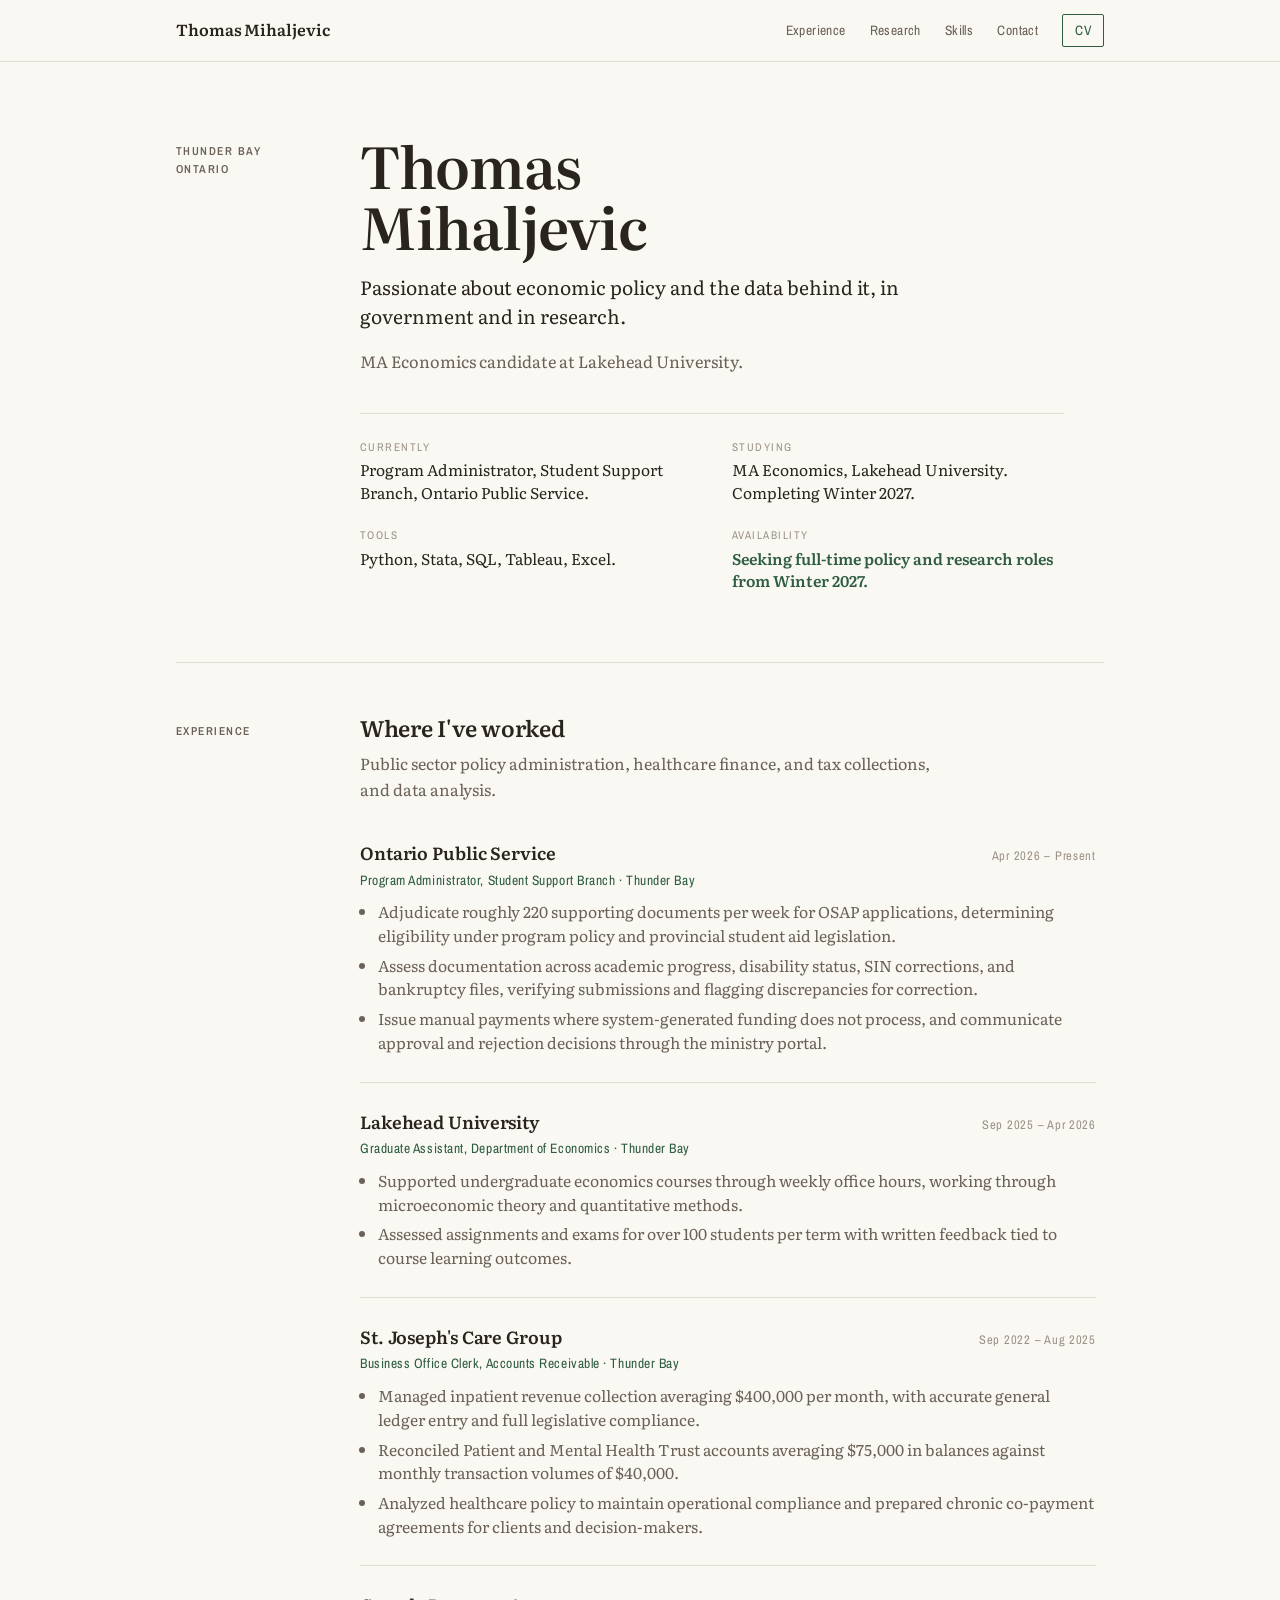
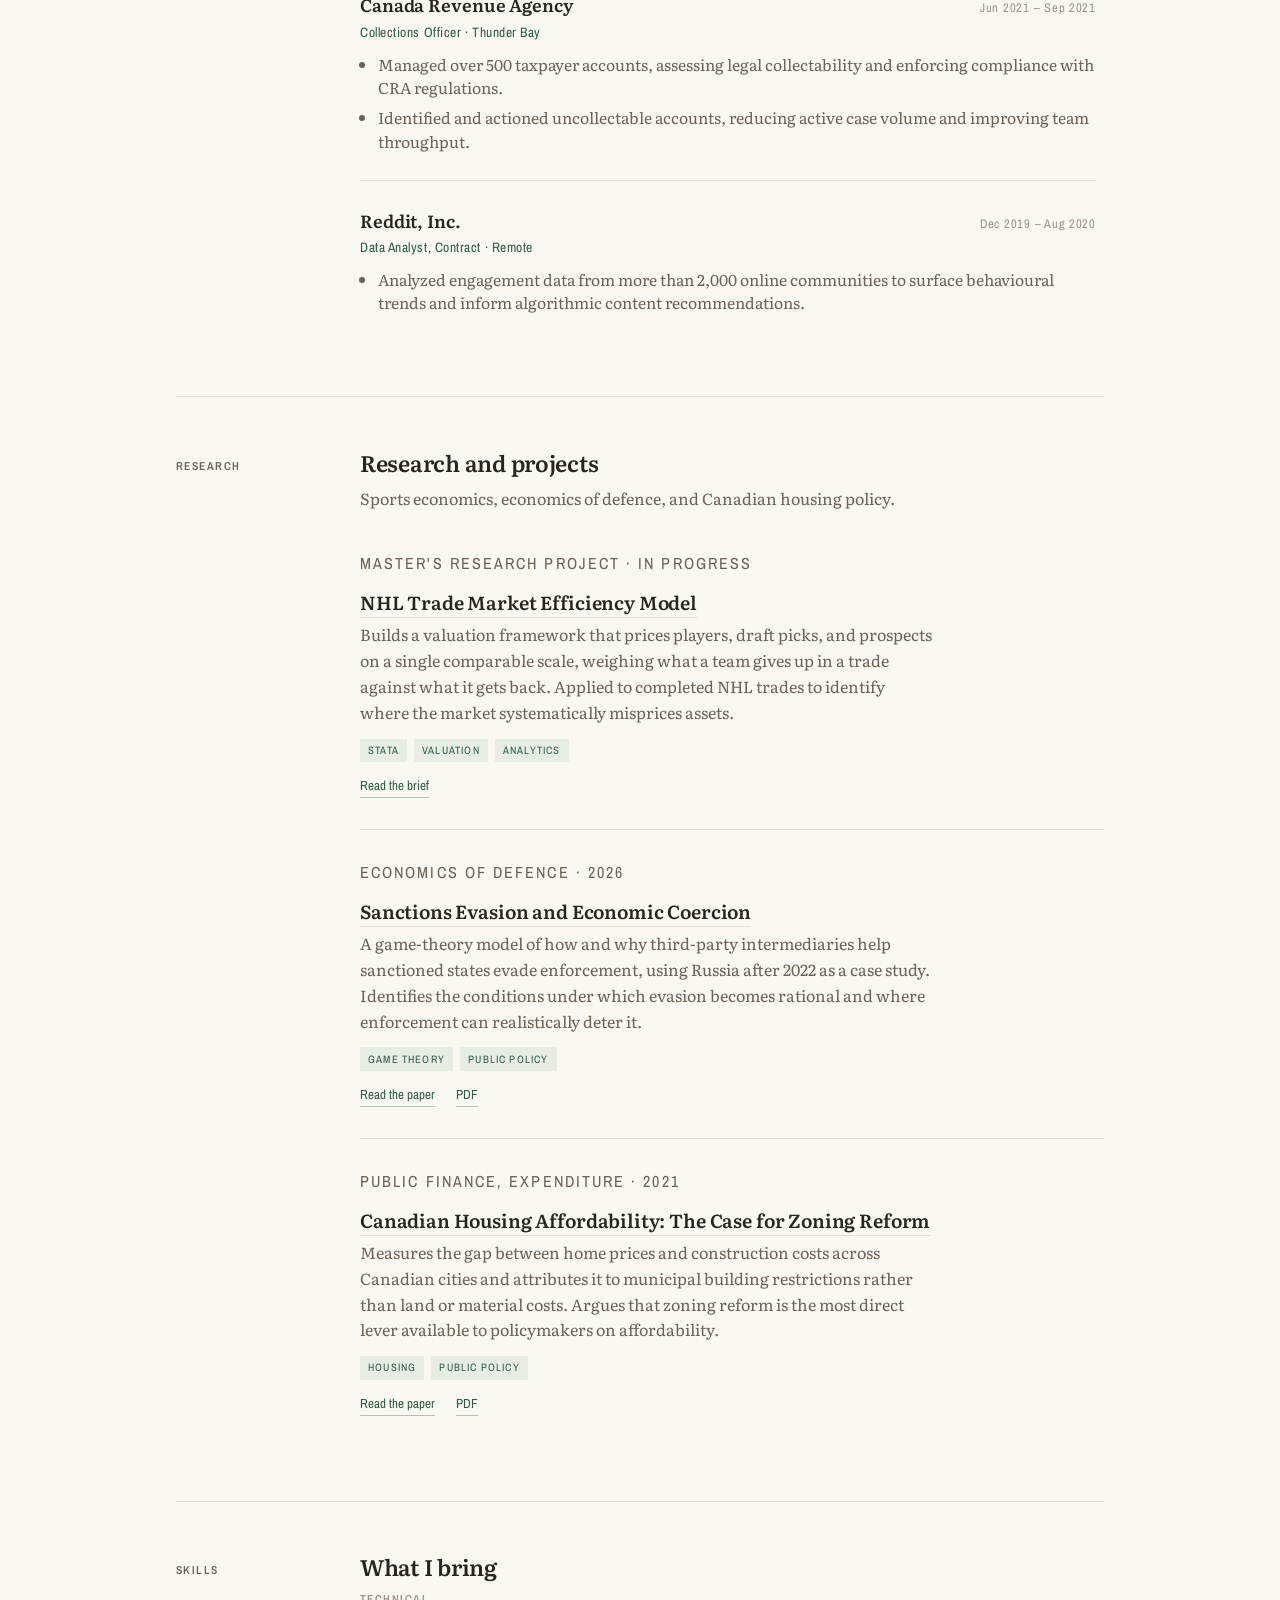
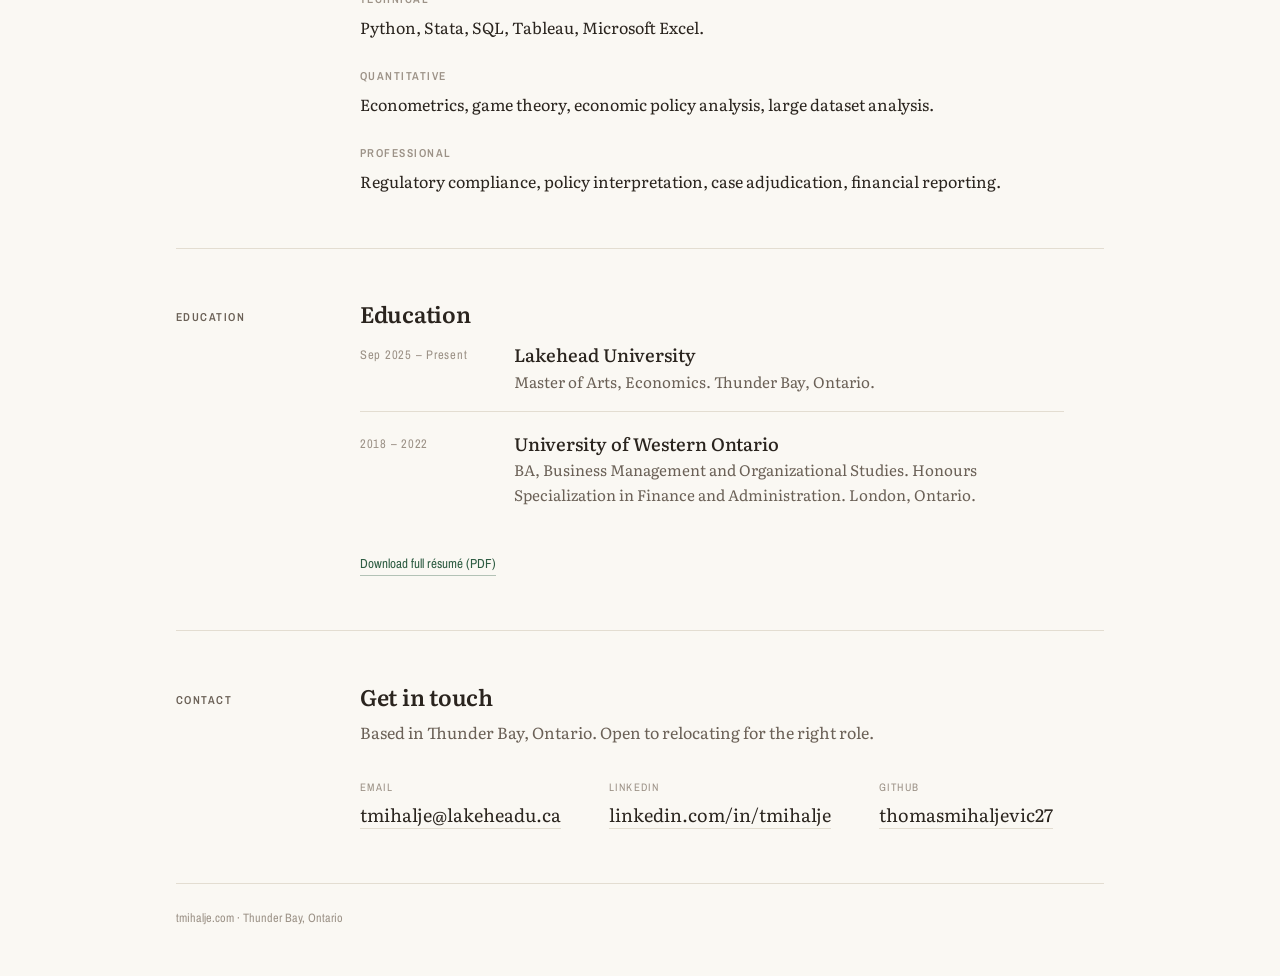
==== commit 430ccbc4: "Update index.html" ====
--- a/index.html
+++ b/index.html
@@ -148,7 +148,6 @@
           <div class="tags"><span>Stata</span><span>Valuation</span><span>Analytics</span></div>
           <div class="links">
             <a href="/nhl-trade-model/">Read the brief</a>
-            <a href="https://github.com/thomasmihaljevic27">Code</a>
           </div>
         </article>
 
--- a/styles.css
+++ b/styles.css
@@ -193,6 +193,17 @@
 .notice p{margin:0;font-size:1rem;color:var(--ink-2)}
 .notice p+p{margin-top:.7rem}
 
+/* component status list, used on in-progress project pages */
+.progress{margin:0 0 1.5rem;padding:0;list-style:none;max-width:44rem}
+.progress li{display:grid;grid-template-columns:9rem minmax(0,1fr);gap:0 1.5rem;
+  padding:.75rem 0;border-top:1px solid var(--rule)}
+.progress li:first-child{border-top:none}
+@media (max-width:560px){.progress li{grid-template-columns:1fr;gap:.15rem}}
+.progress .state{font-family:var(--label);font-size:.7rem;letter-spacing:.11em;
+  text-transform:uppercase;color:var(--accent);padding-top:.35rem}
+.progress .state.pending{color:var(--ink-3)}
+.progress p{margin:0;color:var(--ink-2);font-size:.97rem;line-height:1.5}
+
 /* prose blocks for written page content */
 .prose{max-width:var(--measure)}
 .prose h3{font-family:var(--serif);font-weight:600;font-size:1.12rem;
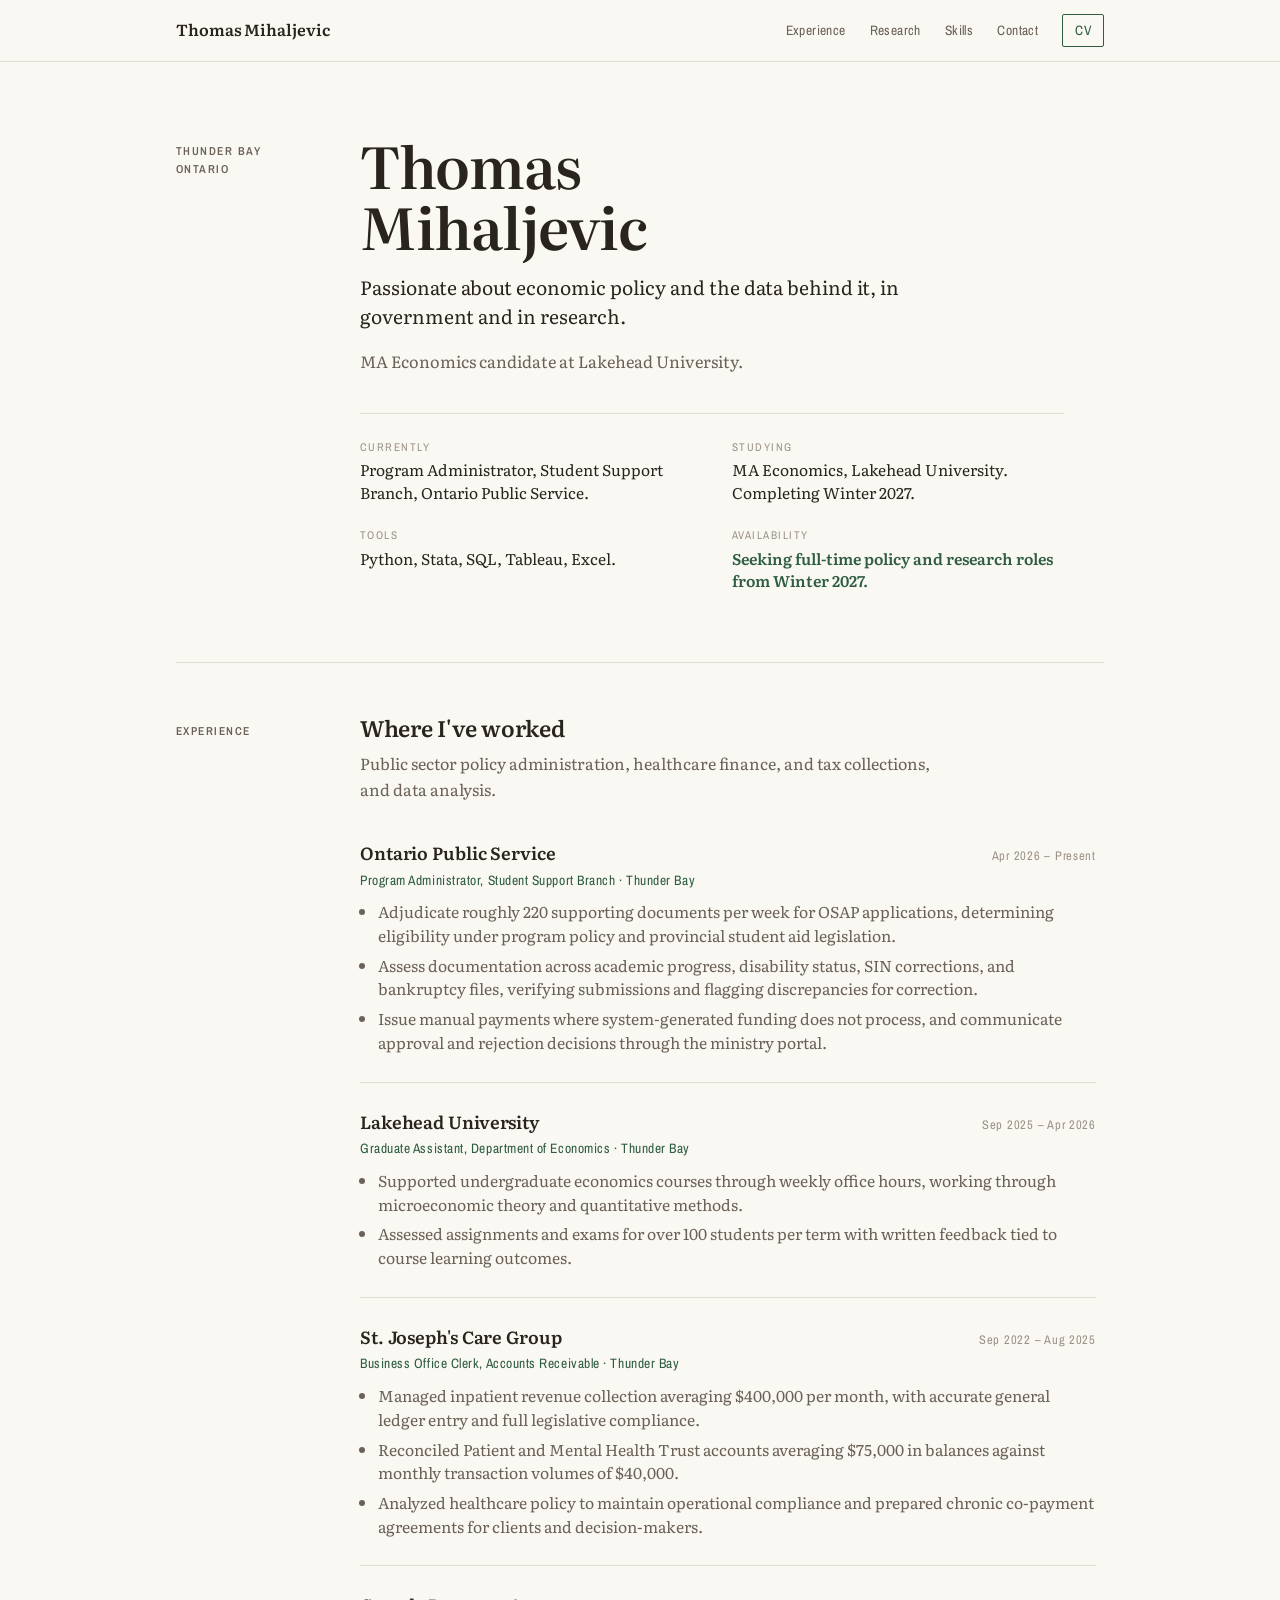
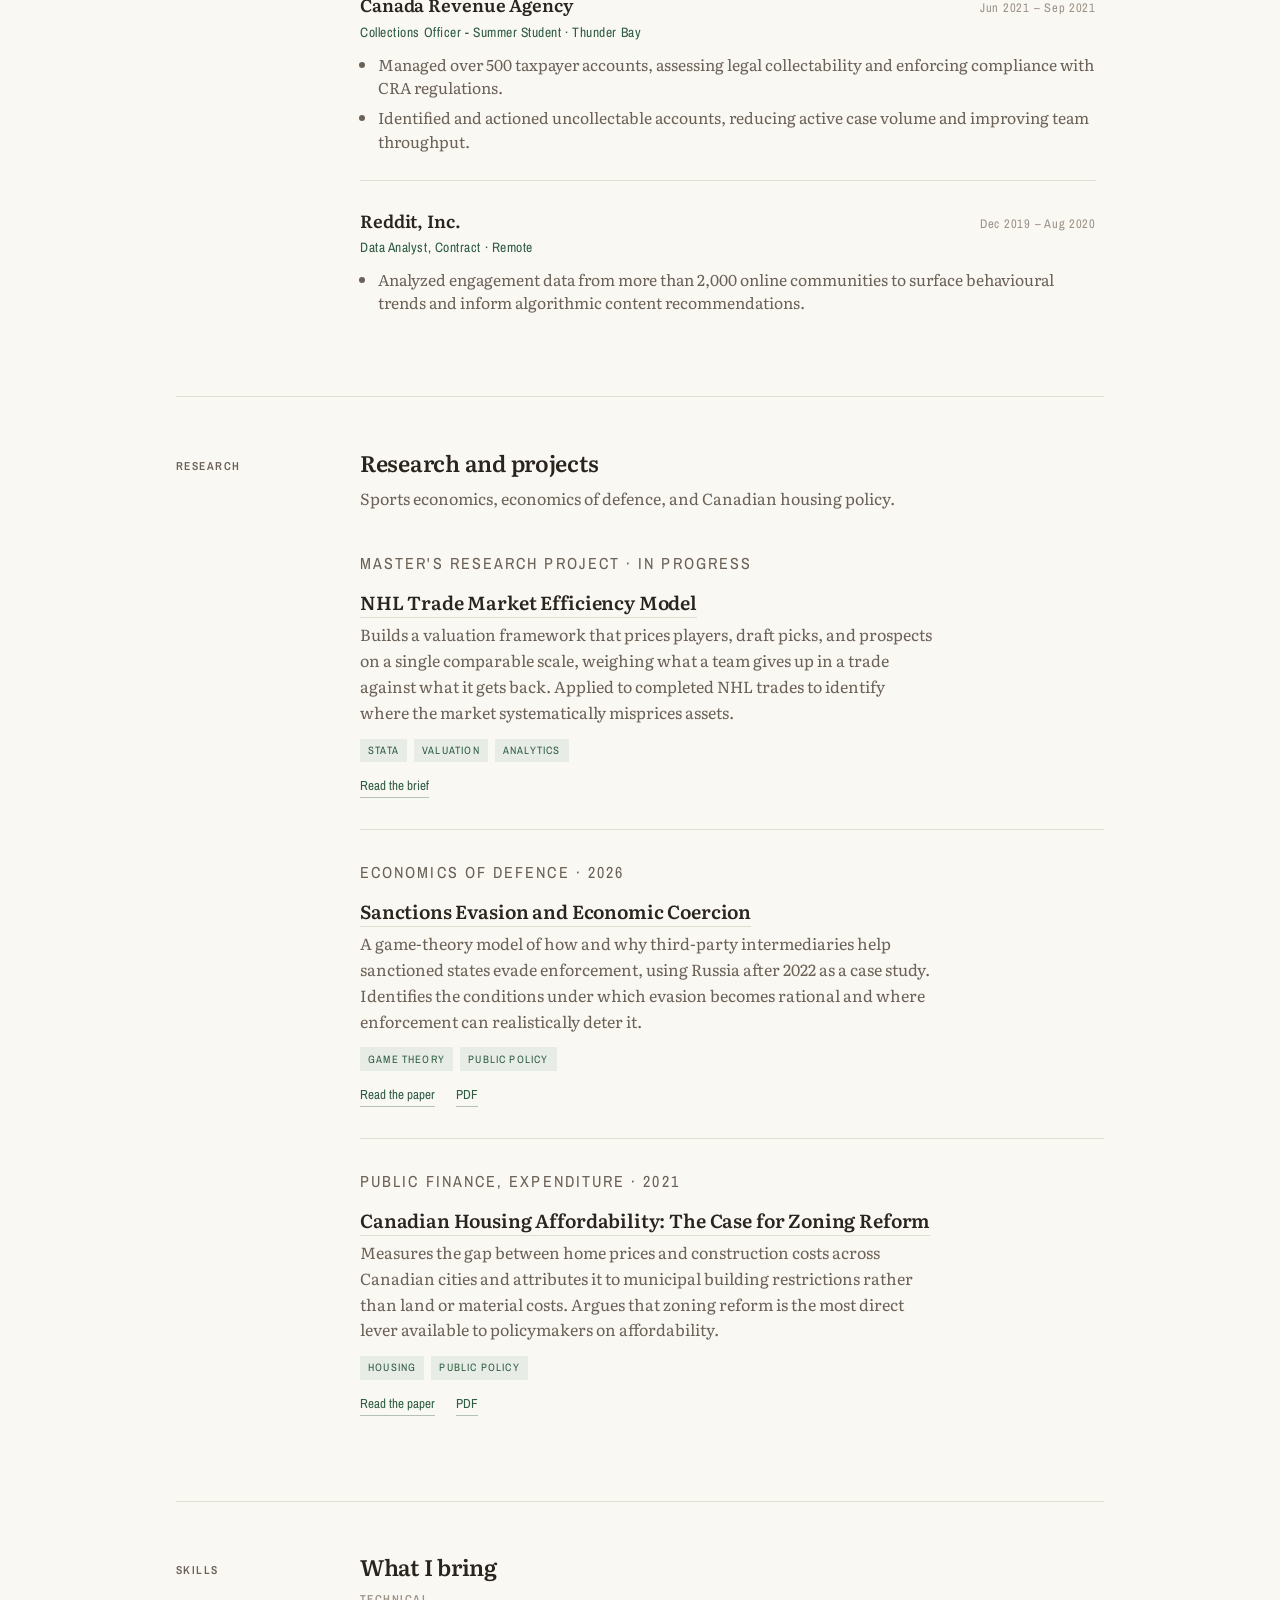
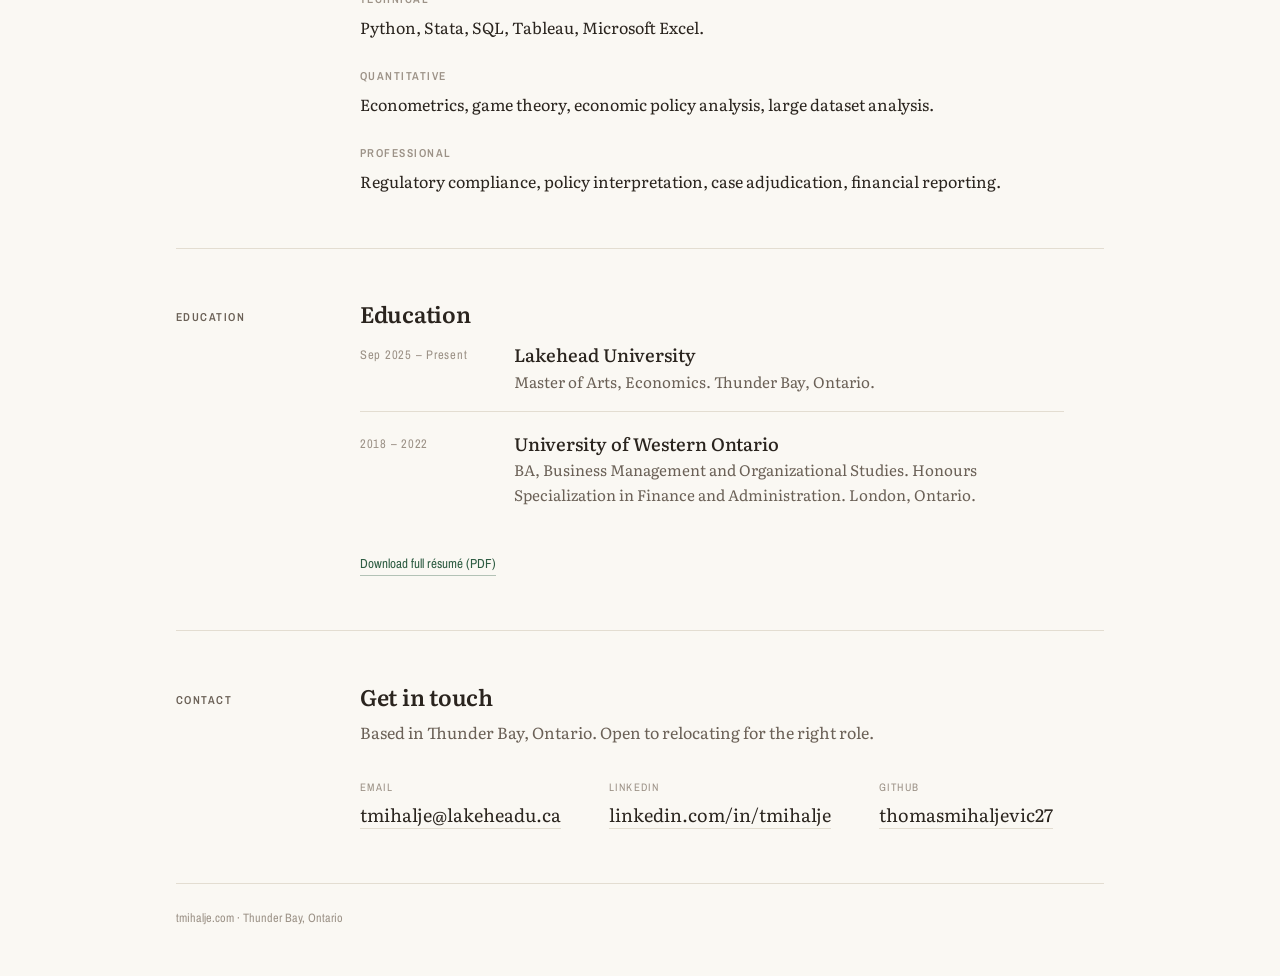
==== commit 53cdf7b0: "Update index.html" ====
--- a/index.html
+++ b/index.html
@@ -112,7 +112,7 @@
             <h3>Canada Revenue Agency</h3>
             <span class="when">Jun 2021 – Sep 2021</span>
           </div>
-          <p class="role">Collections Officer · Thunder Bay</p>
+          <p class="role">Collections Officer - Summer Student · Thunder Bay</p>
           <ul>
             <li>Managed over 500 taxpayer accounts, assessing legal collectability and enforcing compliance with CRA regulations.</li>
             <li>Identified and actioned uncollectable accounts, reducing active case volume and improving team throughput.</li>
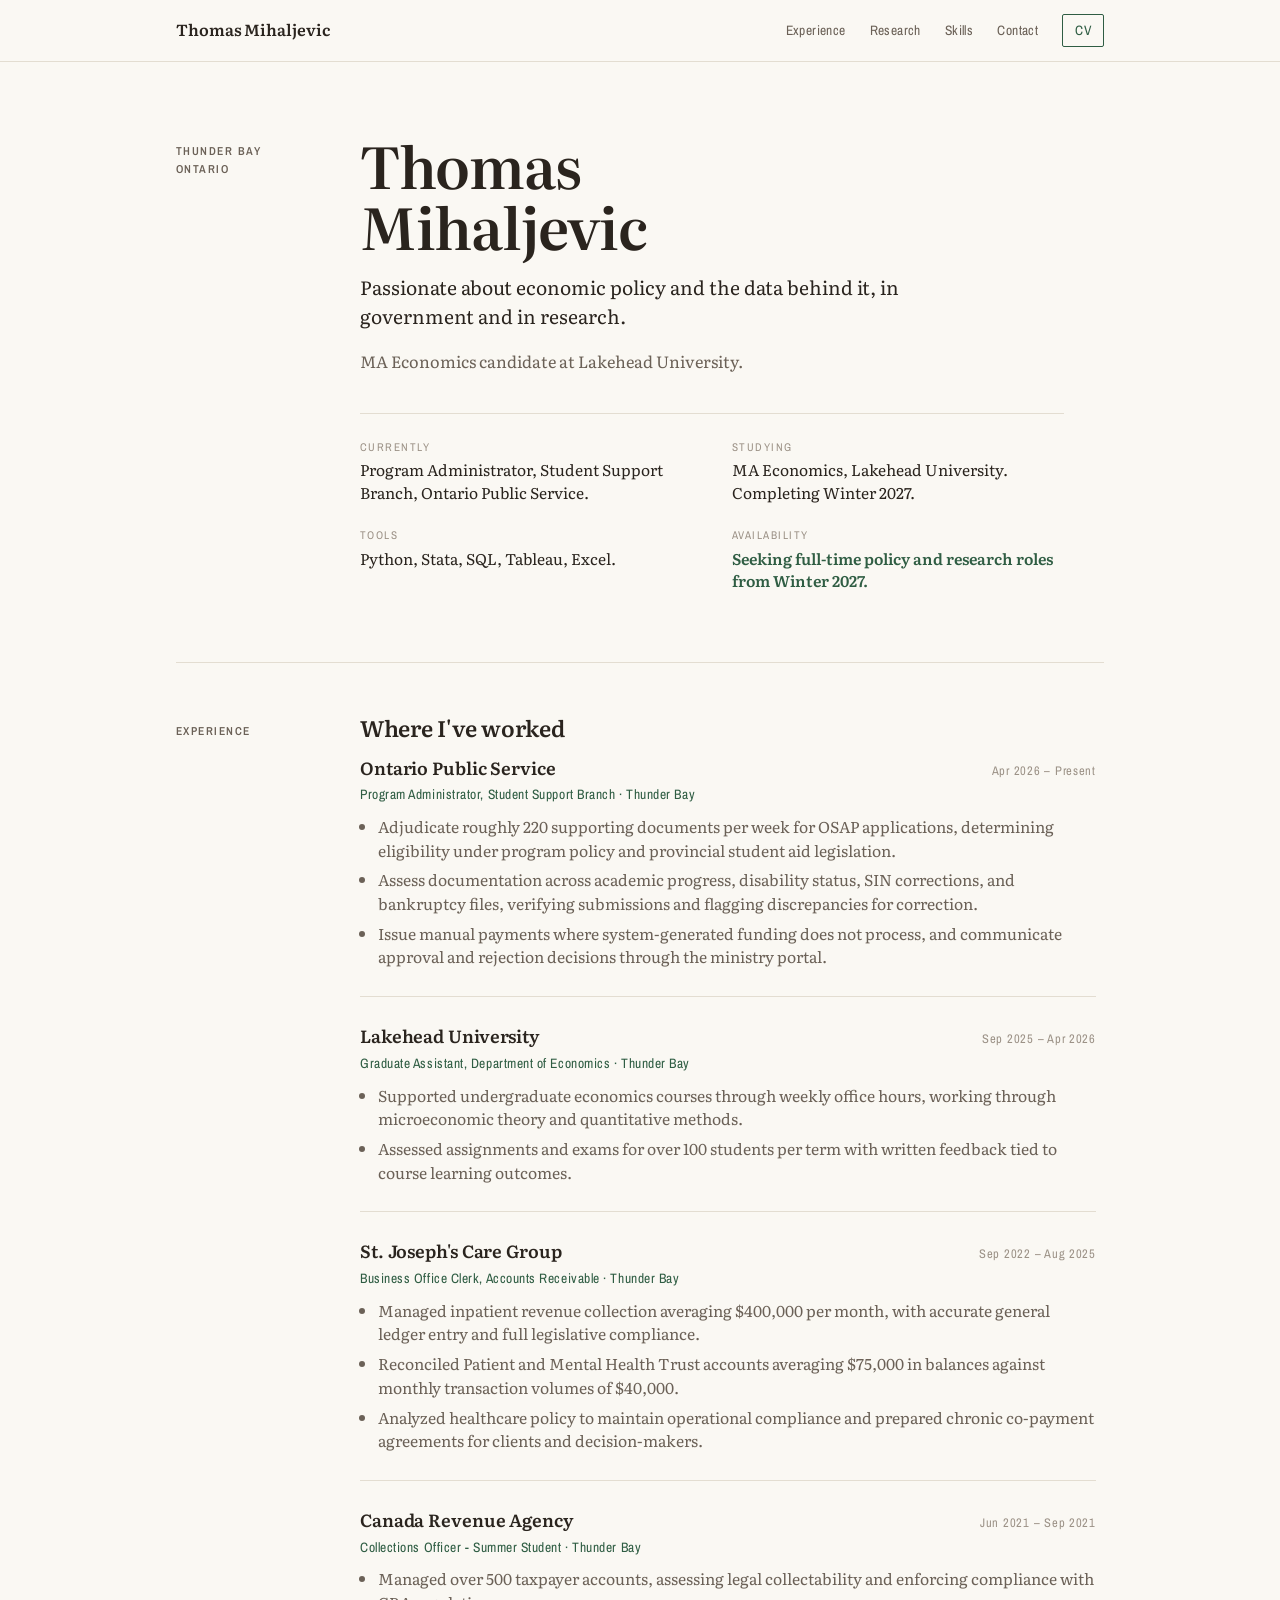
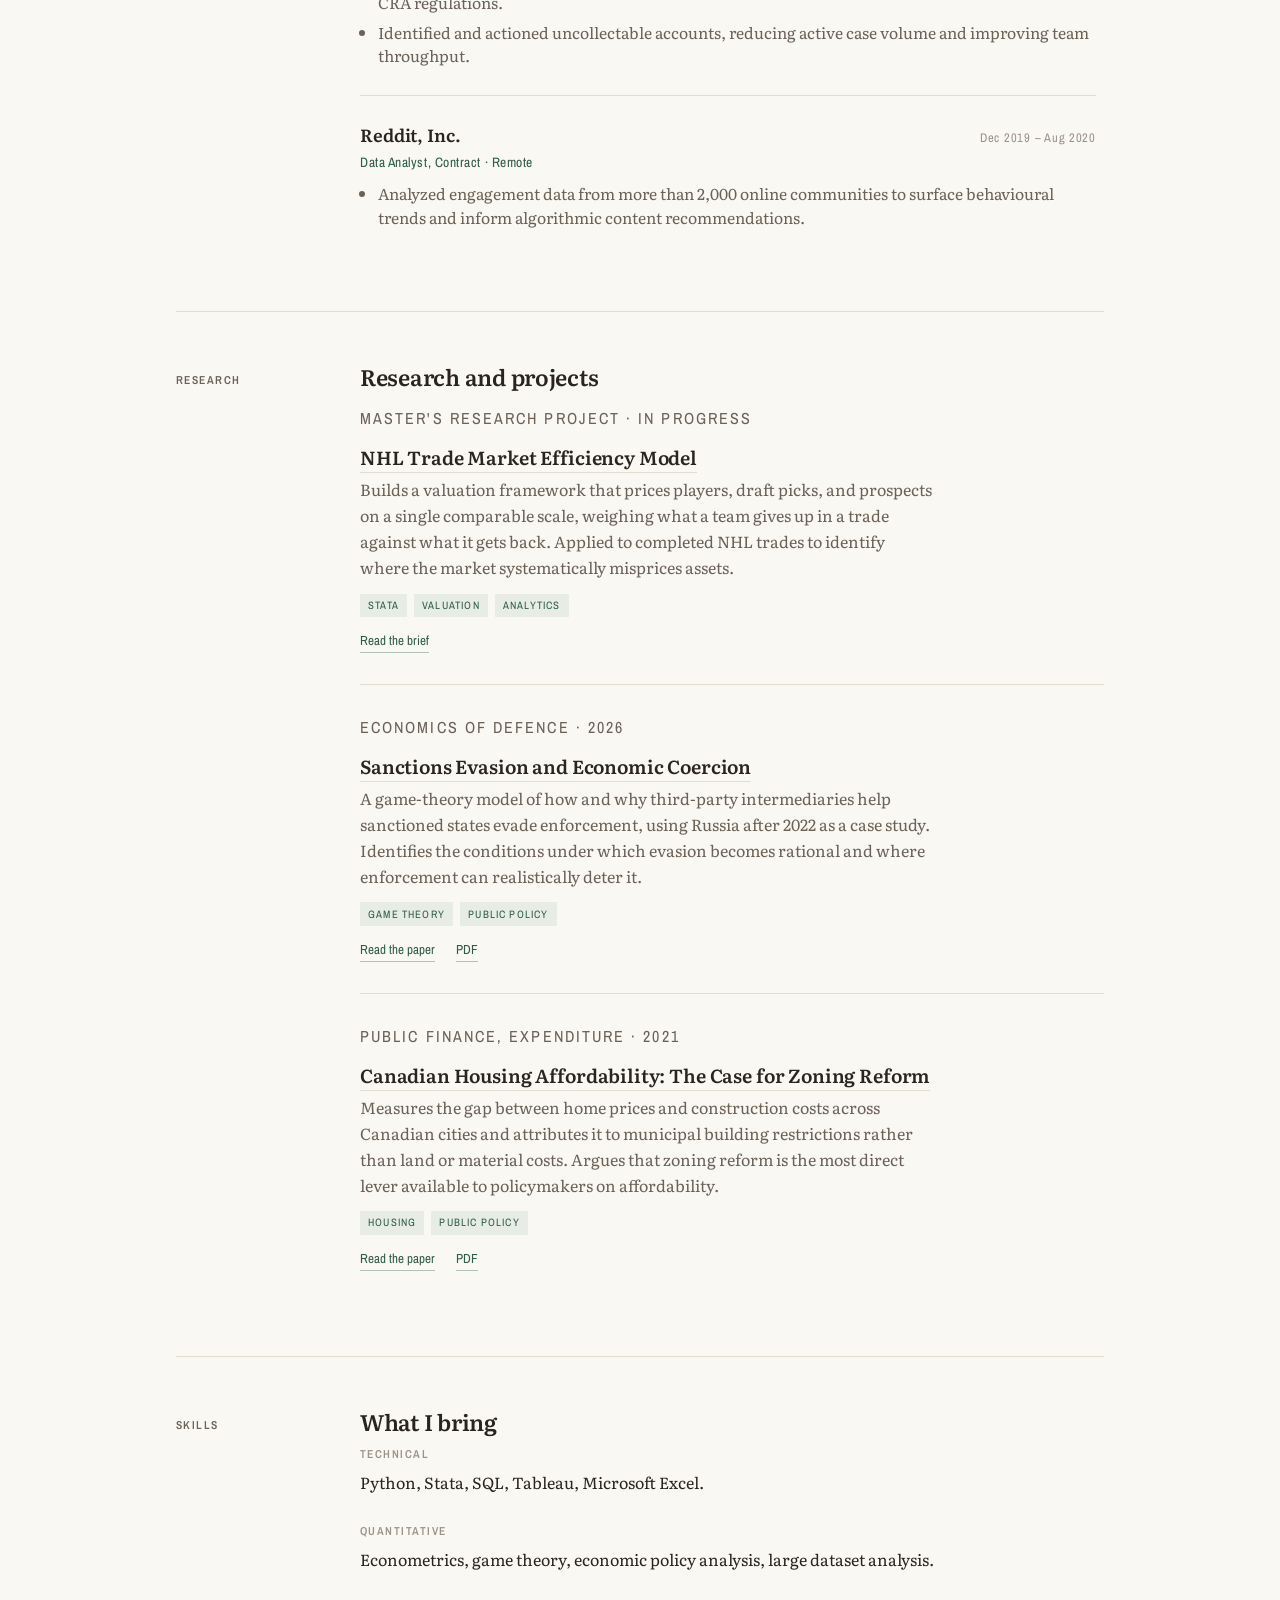
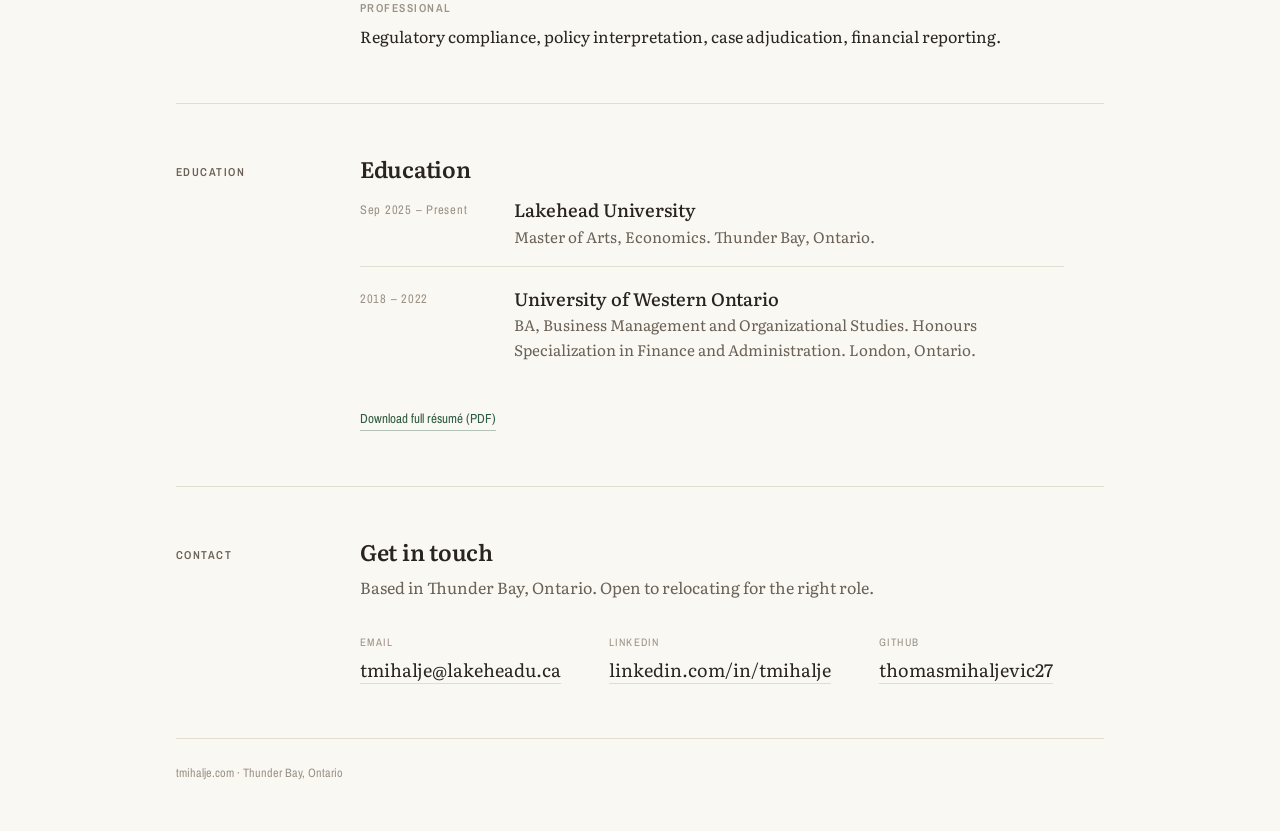
==== commit 3a0c3832: "Update index.html" ====
--- a/index.html
+++ b/index.html
@@ -67,7 +67,6 @@
       <div class="marker">Experience</div>
       <div>
         <h2>Where I've worked</h2>
-        <p class="lede">Public sector policy administration, healthcare finance, and tax collections, and data analysis.</p>
 
         <article class="job">
           <div class="job-head">
@@ -139,7 +138,6 @@
       <div class="marker">Research</div>
       <div>
         <h2>Research and projects</h2>
-        <p class="lede">Sports economics, economics of defence, and Canadian housing policy.</p>
 
         <article class="item">
           <p class="kicker">Master's research project · In progress</p>
